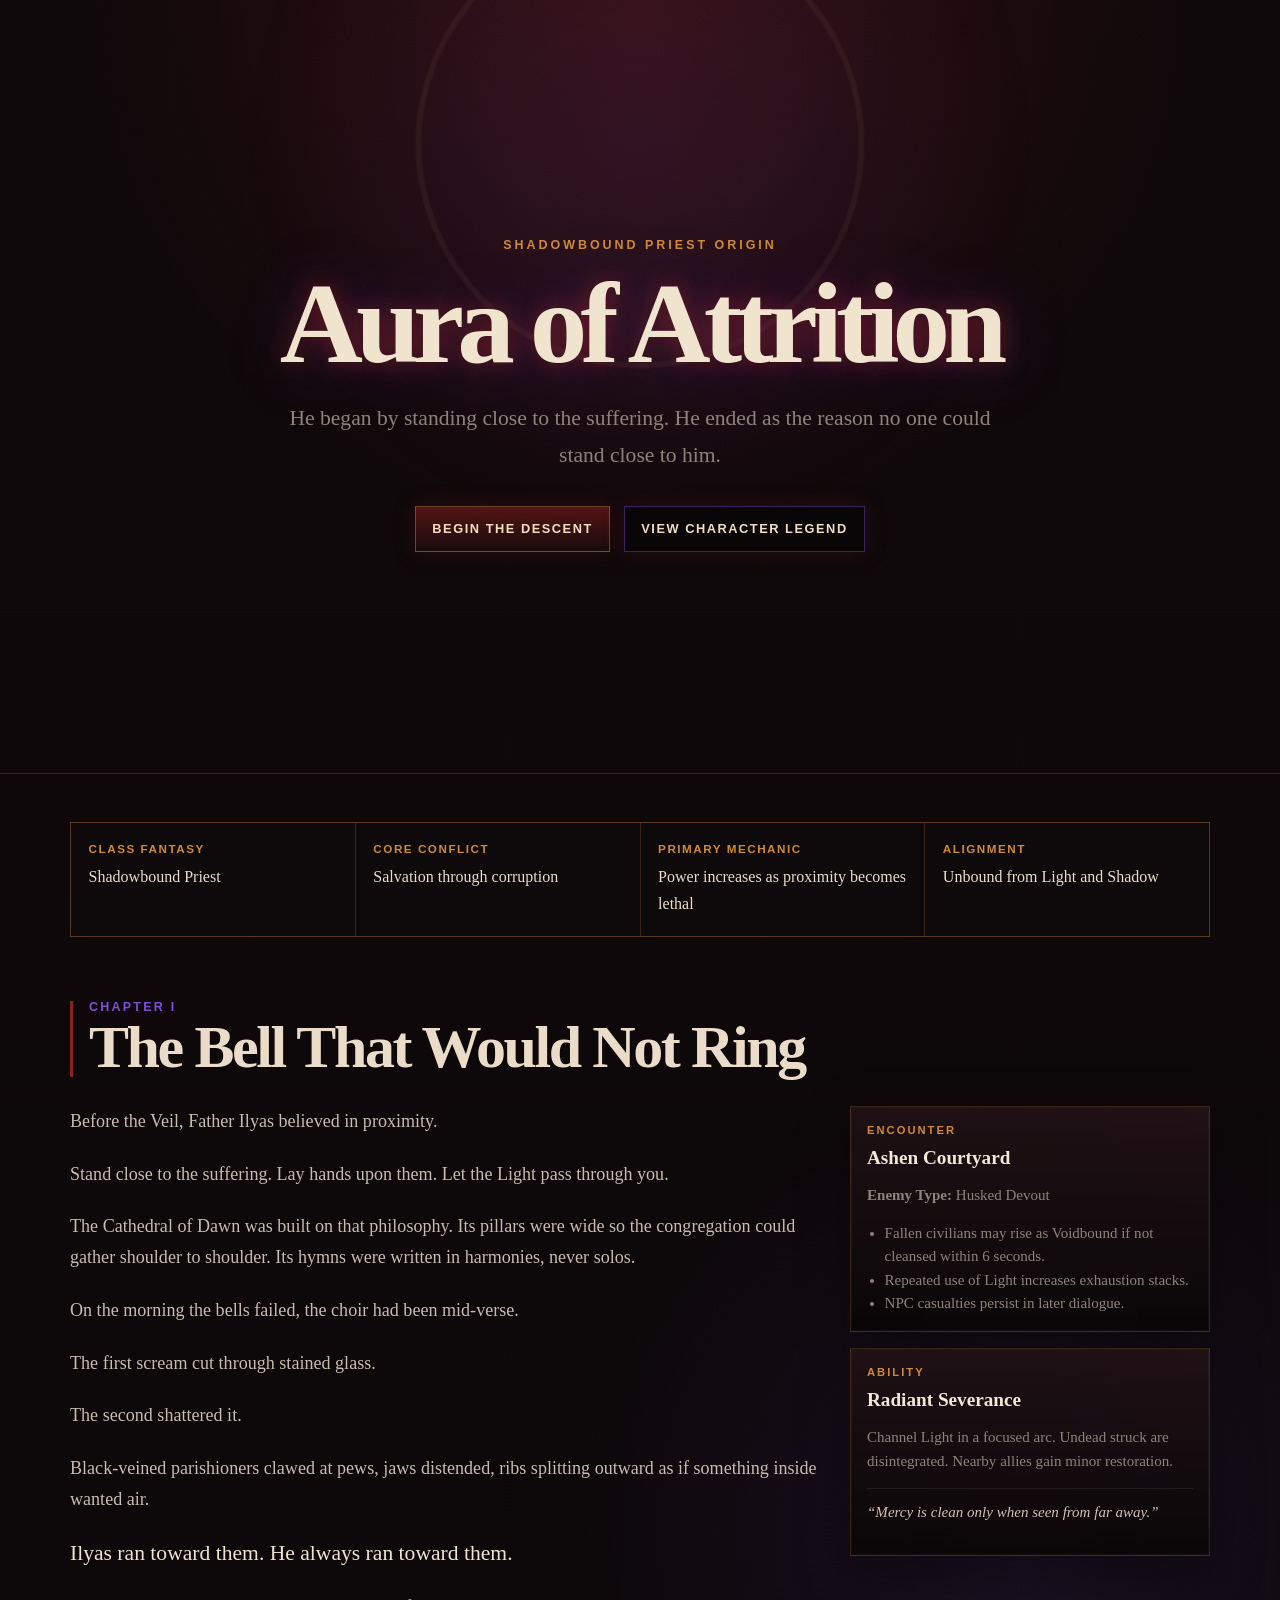
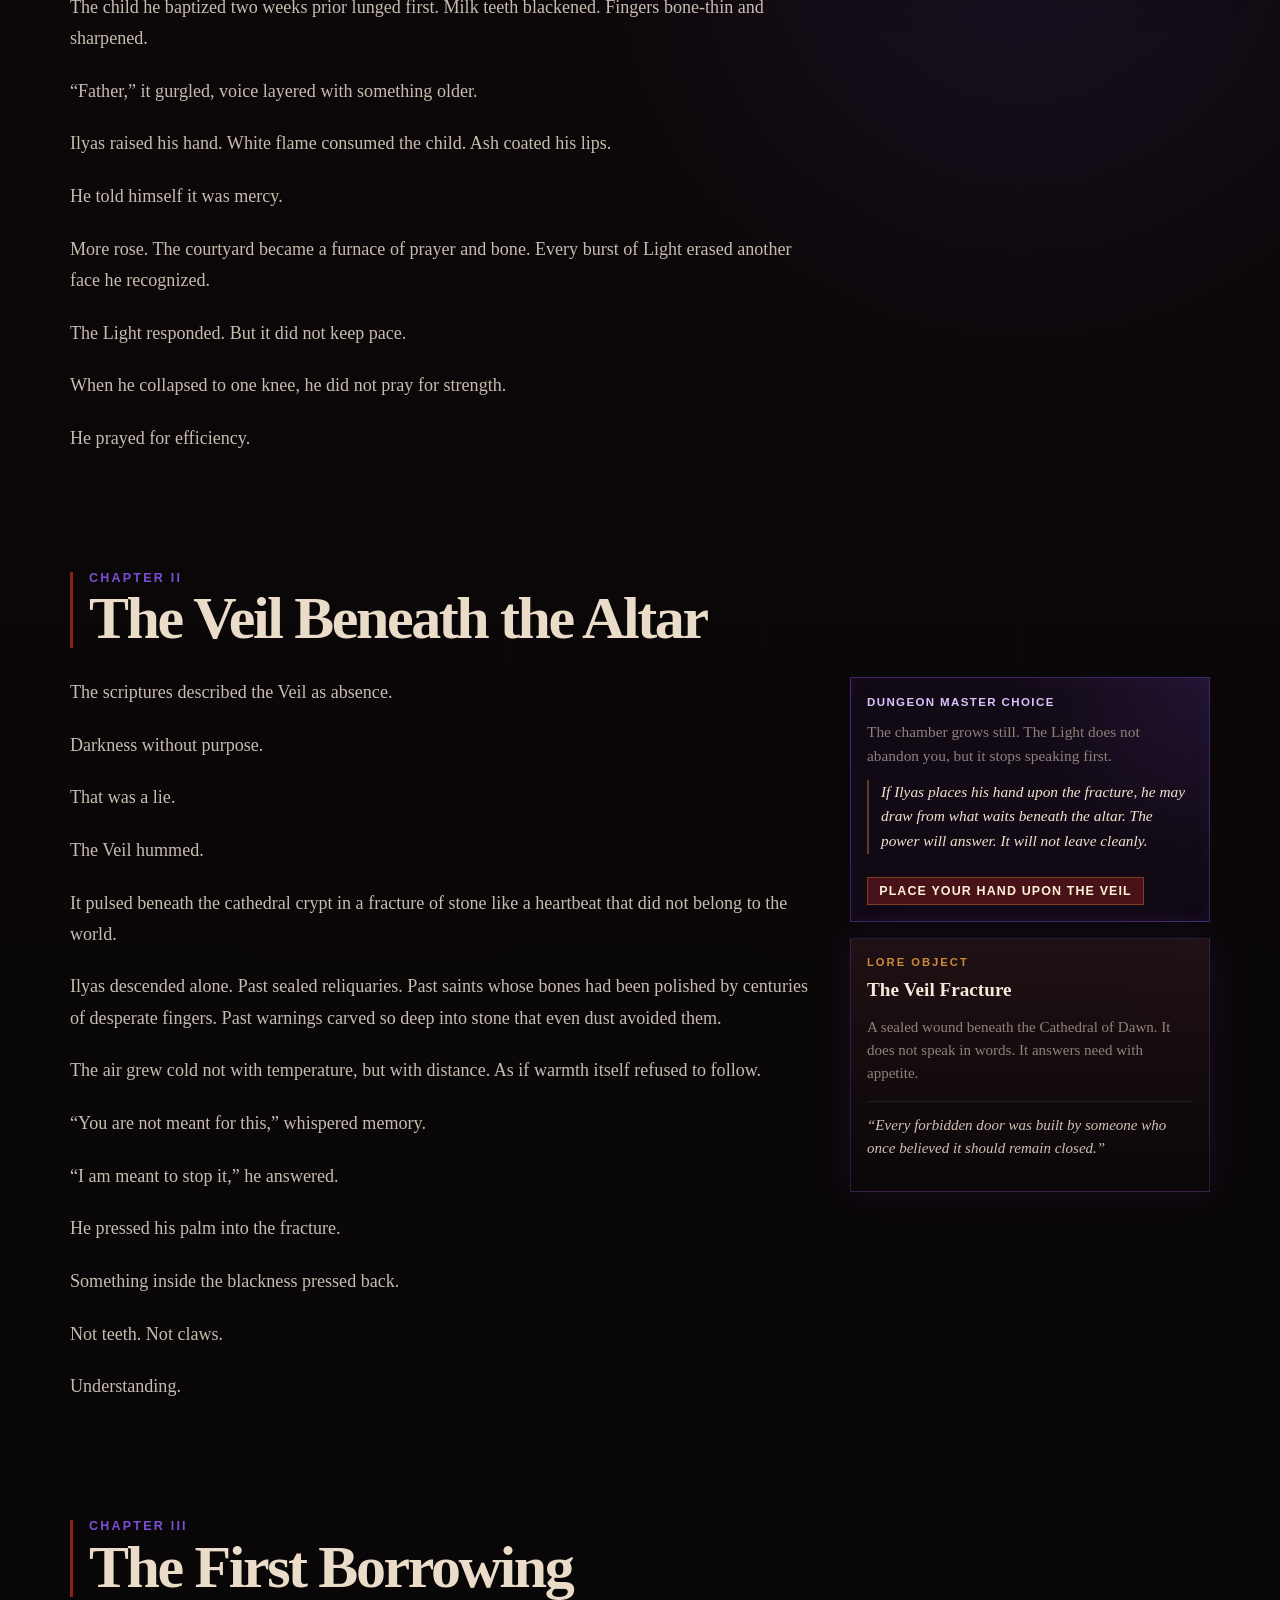
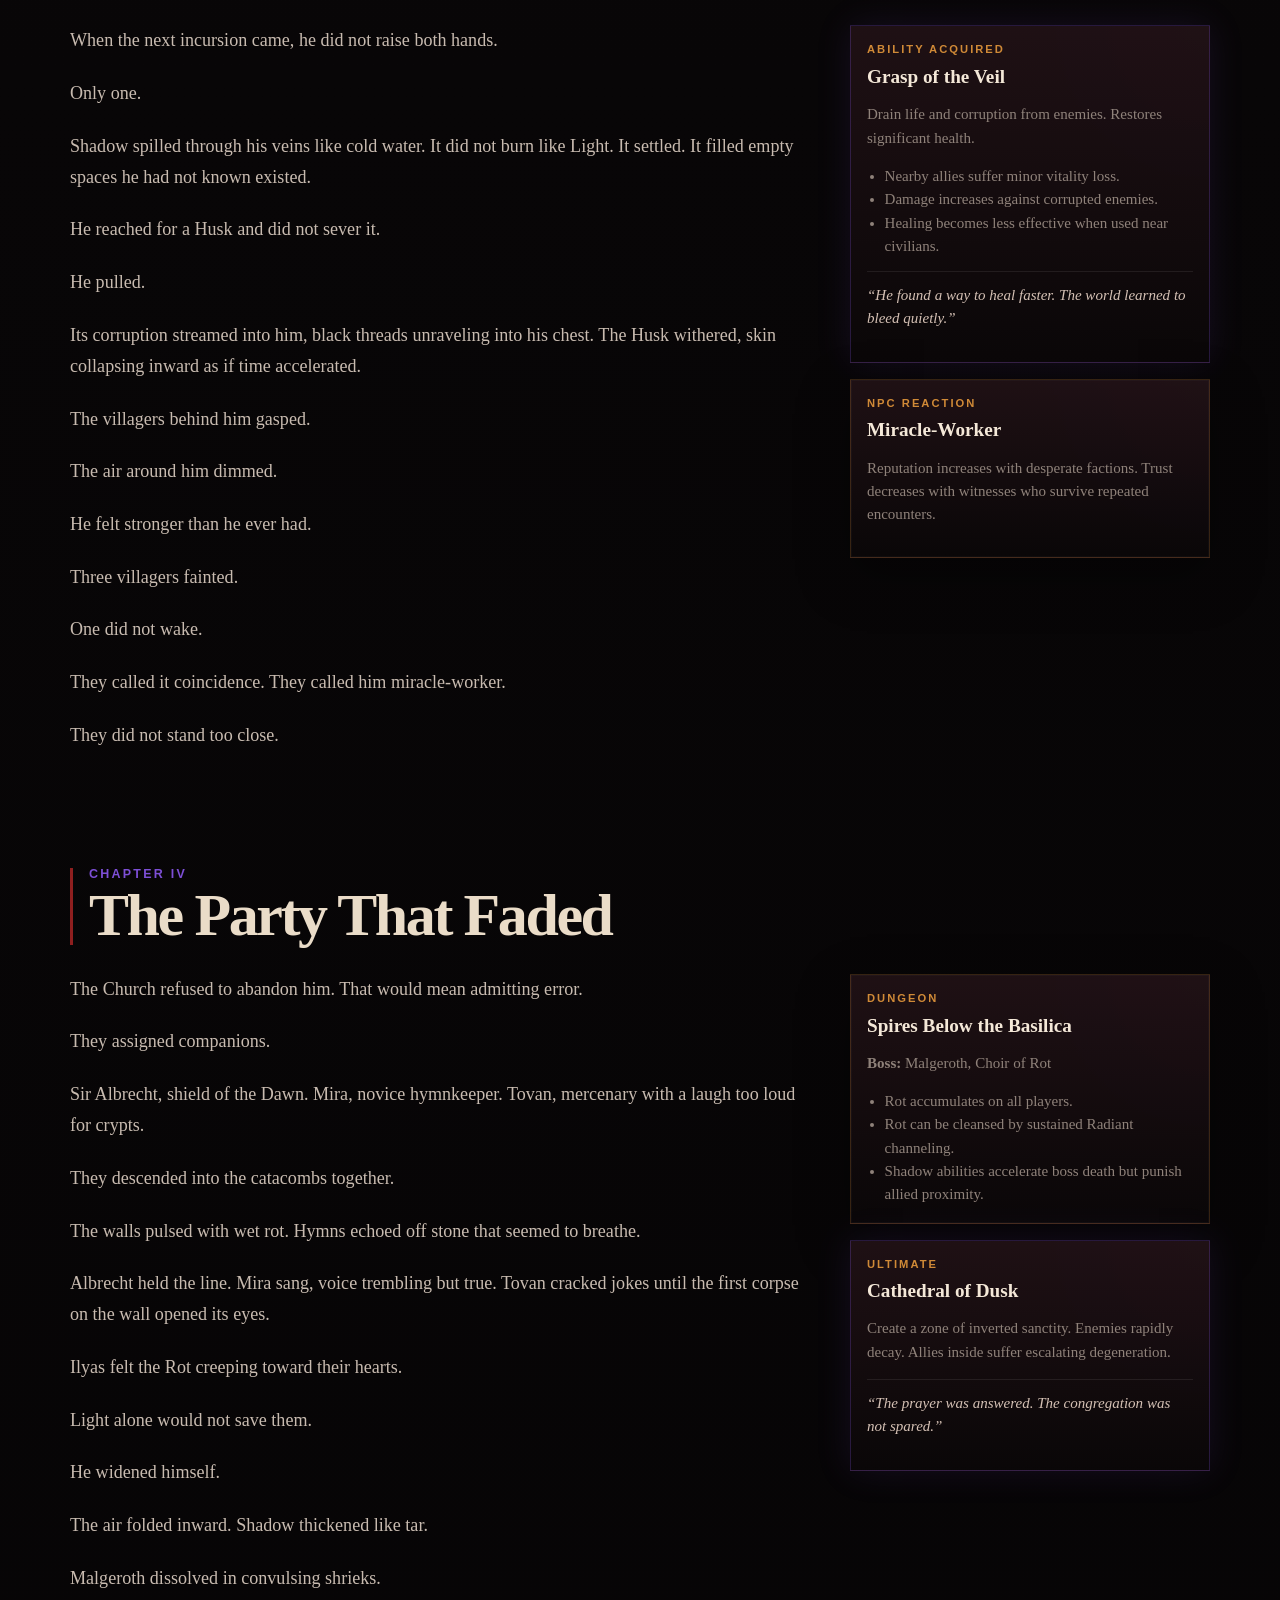
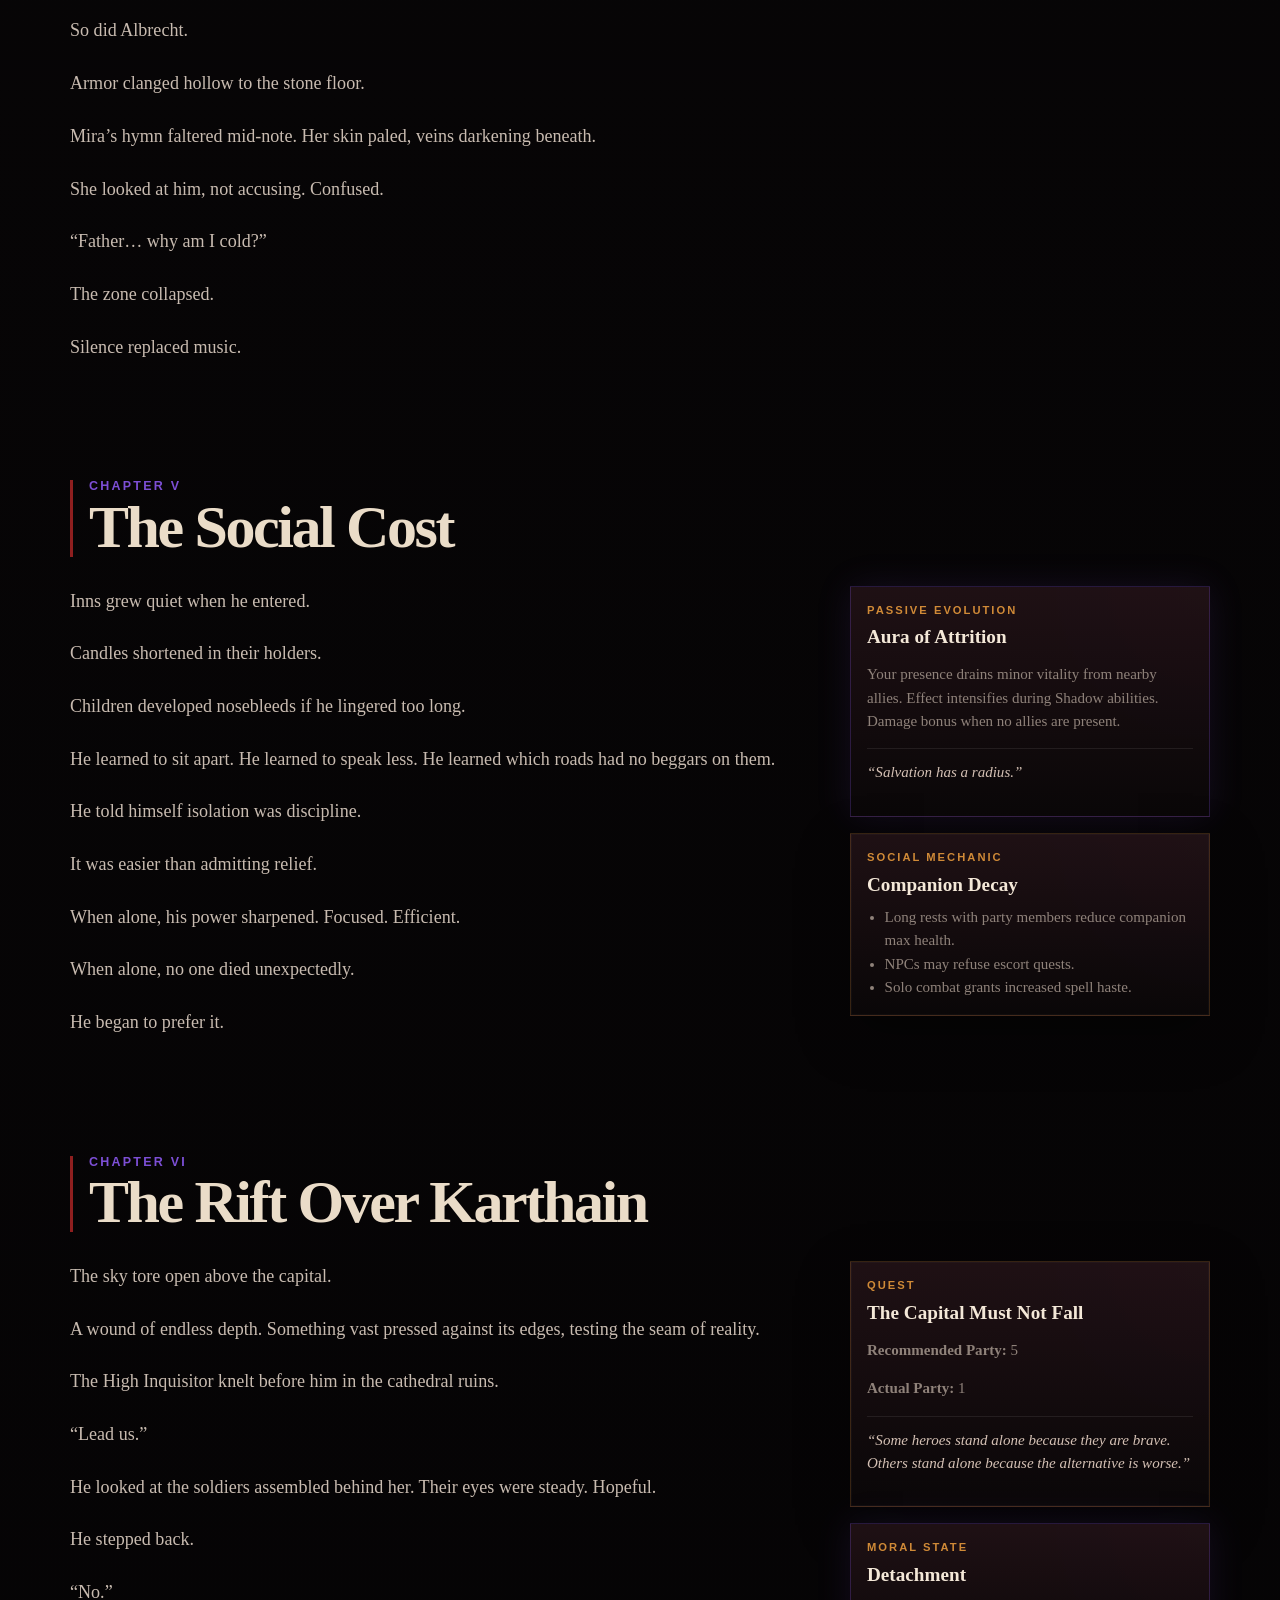
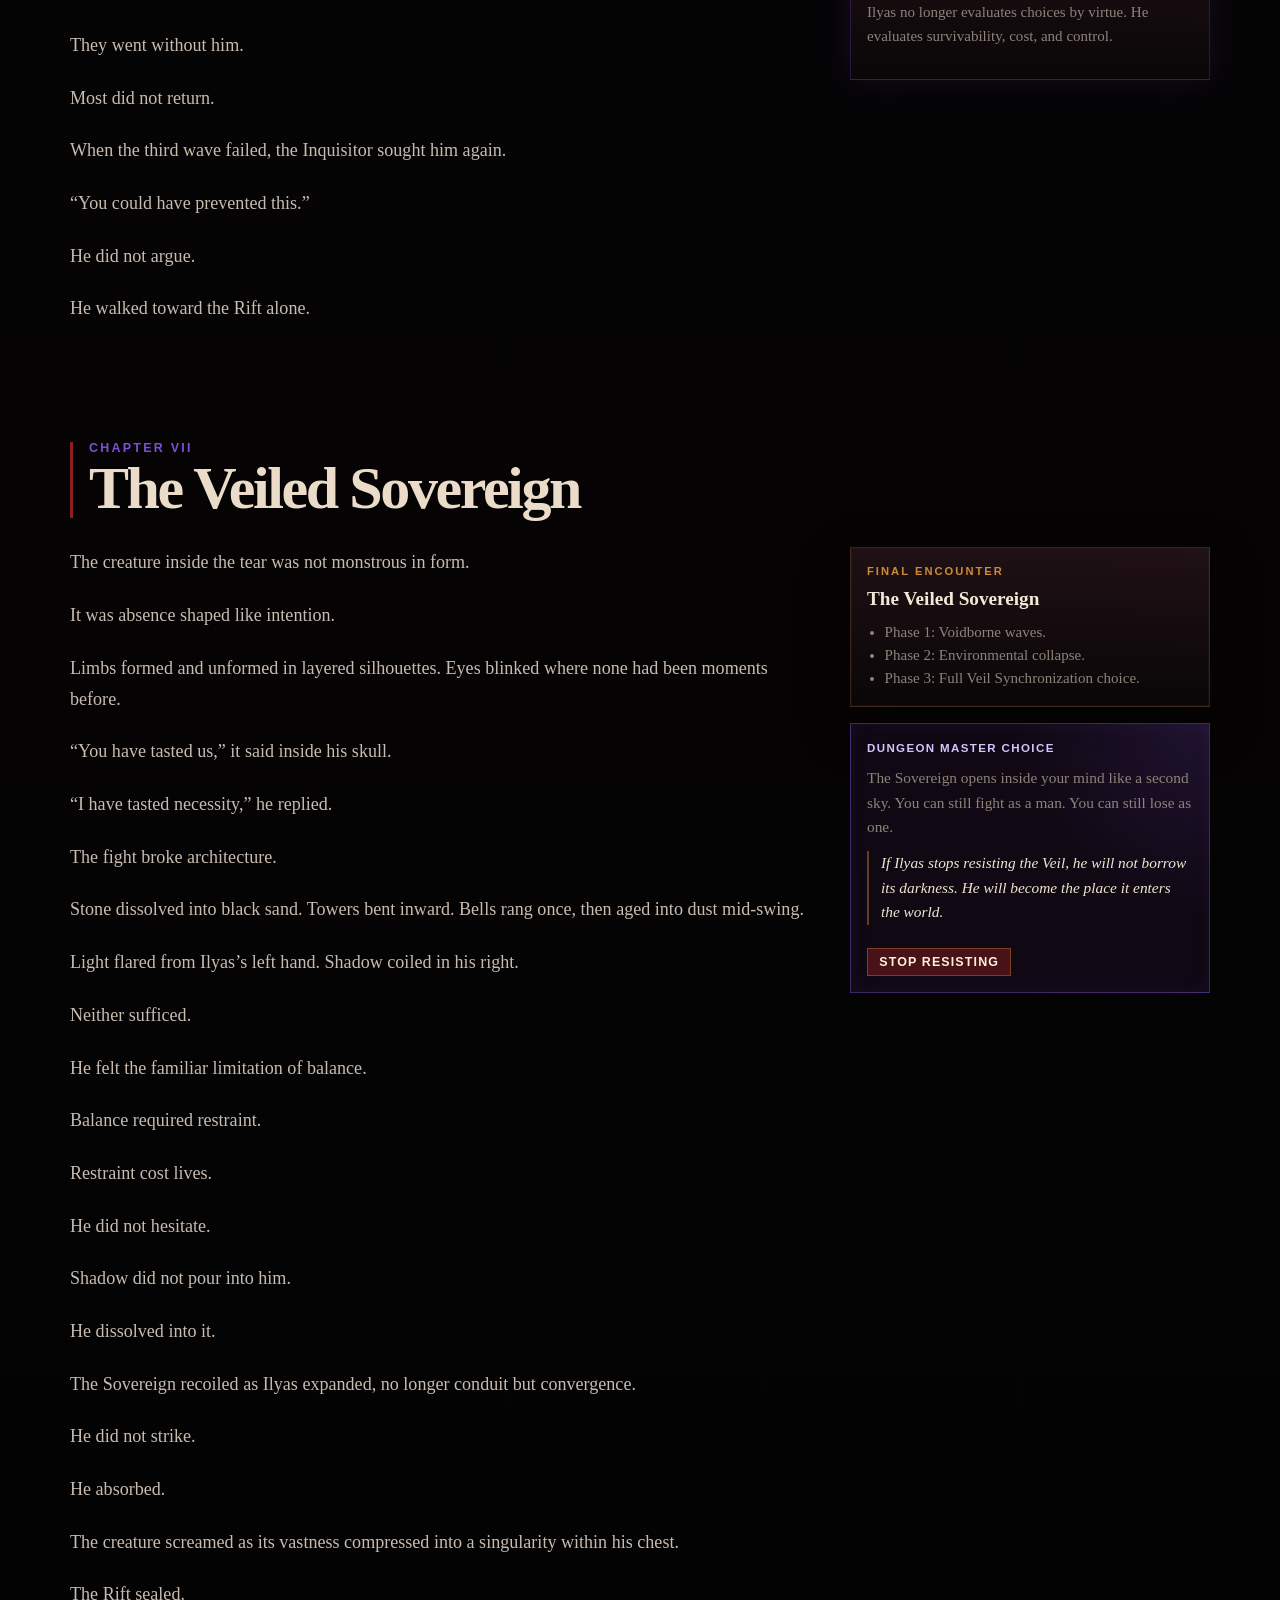
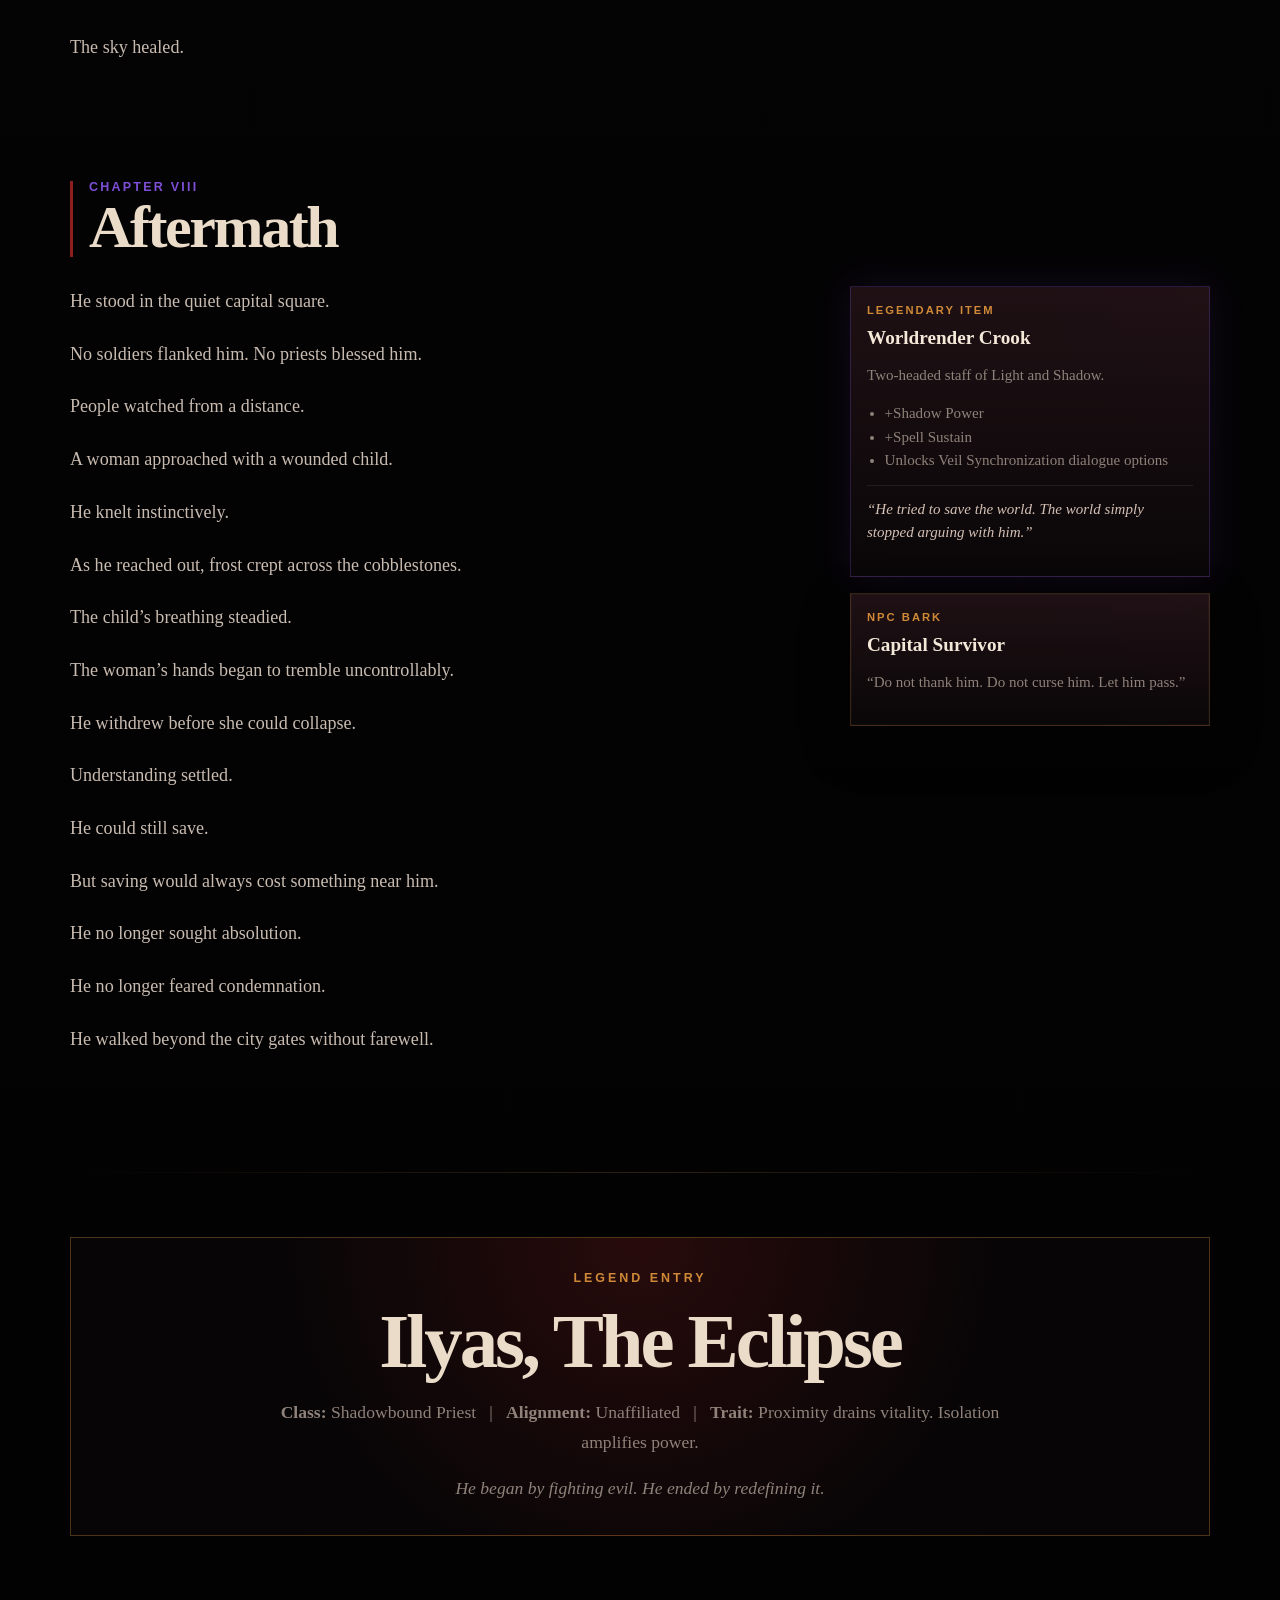
==== index.html @ a5bd59d1 "first draft" ====
<!doctype html>
<html lang="en">
  <head>
    <meta charset="UTF-8" />
    <meta name="viewport" content="width=device-width, initial-scale=1.0" />
    <title>Aura of Attrition | Shadowbound Priest Origin</title>
    <style>
      :root {
        --bg: #080607;
        --bg-deep: #030203;
        --panel: #130d10;
        --panel-soft: #1b1115;
        --blood: #8f1f1f;
        --blood-dark: #4b0d0d;
        --ember: #d08a37;
        --ash: #c8bbb0;
        --muted: #8f827a;
        --void: #7d4fd6;
        --light: #d6c08a;
        --line: rgba(208, 138, 55, 0.22);
        --shadow-line: rgba(125, 79, 214, 0.26);
        --max: 1180px;
      }

      * {
        box-sizing: border-box;
      }

      html {
        scroll-behavior: smooth;
      }

      body {
        margin: 0;
        background:
          radial-gradient(
            circle at 50% 0%,
            rgba(143, 31, 31, 0.28),
            transparent 34rem
          ),
          radial-gradient(
            circle at 80% 16%,
            rgba(125, 79, 214, 0.12),
            transparent 28rem
          ),
          linear-gradient(
            180deg,
            #10090b 0%,
            var(--bg) 34%,
            var(--bg-deep) 100%
          );
        color: var(--ash);
        font-family: Georgia, "Times New Roman", serif;
        line-height: 1.72;
      }

      body::before {
        content: "";
        position: fixed;
        inset: 0;
        pointer-events: none;
        background-image:
          linear-gradient(rgba(255, 255, 255, 0.025) 1px, transparent 1px),
          linear-gradient(
            90deg,
            rgba(255, 255, 255, 0.018) 1px,
            transparent 1px
          );
        background-size: 48px 48px;
        mask-image: linear-gradient(to bottom, black, transparent 92%);
        opacity: 0.28;
        z-index: -1;
      }

      .hero {
        min-height: 86vh;
        display: grid;
        place-items: center;
        padding: 5rem 1.25rem 4rem;
        position: relative;
        overflow: hidden;
        border-bottom: 1px solid var(--line);
      }

      .hero::after {
        content: "";
        position: absolute;
        width: 62rem;
        height: 62rem;
        border-radius: 50%;
        background:
          radial-gradient(
            circle,
            transparent 0 31%,
            rgba(214, 192, 138, 0.08) 31.3% 31.8%,
            transparent 32.1%
          ),
          radial-gradient(circle, rgba(125, 79, 214, 0.14), transparent 58%);
        filter: blur(0.3px);
        top: -22rem;
        opacity: 0.75;
      }

      .hero-inner {
        width: min(var(--max), 100%);
        position: relative;
        z-index: 1;
        text-align: center;
      }

      .kicker {
        color: var(--ember);
        text-transform: uppercase;
        letter-spacing: 0.24em;
        font:
          700 0.78rem/1.4 Arial,
          sans-serif;
        margin-bottom: 1rem;
      }

      h1 {
        margin: 0;
        font-size: clamp(3rem, 9vw, 8.4rem);
        line-height: 0.92;
        letter-spacing: -0.06em;
        color: #f0e4cf;
        text-shadow:
          0 0 24px rgba(143, 31, 31, 0.65),
          0 0 62px rgba(125, 79, 214, 0.35);
      }

      .subtitle {
        max-width: 720px;
        margin: 1.5rem auto 0;
        color: var(--muted);
        font-size: clamp(1.05rem, 2vw, 1.35rem);
      }

      .hero-actions {
        display: flex;
        flex-wrap: wrap;
        gap: 0.9rem;
        justify-content: center;
        margin-top: 2rem;
      }

      .button {
        display: inline-flex;
        align-items: center;
        justify-content: center;
        min-height: 46px;
        padding: 0.72rem 1rem;
        color: #f3dec2;
        text-decoration: none;
        border: 1px solid rgba(208, 138, 55, 0.44);
        background: linear-gradient(
          180deg,
          rgba(143, 31, 31, 0.55),
          rgba(28, 12, 13, 0.75)
        );
        box-shadow: 0 0 22px rgba(143, 31, 31, 0.22);
        font:
          700 0.8rem/1 Arial,
          sans-serif;
        text-transform: uppercase;
        letter-spacing: 0.12em;
      }

      .button.secondary {
        background: rgba(8, 6, 7, 0.68);
        border-color: rgba(125, 79, 214, 0.42);
      }

      .page {
        width: min(var(--max), 100%);
        margin: 0 auto;
        padding: 3rem 1.25rem 6rem;
      }

      .meta-strip {
        display: grid;
        grid-template-columns: repeat(4, 1fr);
        gap: 1px;
        margin-bottom: 4rem;
        border: 1px solid var(--line);
        background: var(--line);
      }

      .meta-card {
        background: rgba(13, 8, 10, 0.95);
        padding: 1.1rem;
        min-height: 110px;
      }

      .meta-card strong {
        display: block;
        color: var(--ember);
        font:
          700 0.73rem/1.3 Arial,
          sans-serif;
        text-transform: uppercase;
        letter-spacing: 0.13em;
        margin-bottom: 0.45rem;
      }

      .meta-card span {
        color: #eadcc8;
        font-size: 1rem;
      }

      .chapter {
        margin: 0 0 6rem;
      }

      .chapter-header {
        margin-bottom: 1.8rem;
        border-left: 3px solid var(--blood);
        padding-left: 1rem;
      }

      .chapter-number {
        color: var(--void);
        font:
          700 0.78rem/1 Arial,
          sans-serif;
        letter-spacing: 0.18em;
        text-transform: uppercase;
      }

      h2 {
        margin: 0.25rem 0 0;
        font-size: clamp(2rem, 5vw, 3.75rem);
        line-height: 1;
        color: #eadcc8;
        letter-spacing: -0.04em;
      }

      .story-grid {
        display: grid;
        grid-template-columns: minmax(0, 1fr) 360px;
        gap: 2rem;
        align-items: start;
      }

      .story {
        font-size: 1.13rem;
      }

      .story p {
        margin: 0 0 1.35rem;
      }

      .story .hard-line {
        color: #f0e4cf;
        font-size: 1.35rem;
        line-height: 1.55;
      }

      .aside-stack {
        display: grid;
        gap: 1rem;
        position: sticky;
        top: 1rem;
      }

      .game-card {
        background:
          linear-gradient(180deg, rgba(32, 17, 21, 0.96), rgba(10, 7, 8, 0.96)),
          radial-gradient(
            circle at 100% 0%,
            rgba(125, 79, 214, 0.18),
            transparent 14rem
          );
        border: 1px solid var(--line);
        box-shadow:
          inset 0 0 0 1px rgba(255, 255, 255, 0.025),
          0 18px 48px rgba(0, 0, 0, 0.35);
        padding: 1rem;
      }

      .game-card.void {
        border-color: var(--shadow-line);
        box-shadow: 0 0 34px rgba(125, 79, 214, 0.12);
      }

      .game-label {
        color: var(--ember);
        font:
          800 0.7rem/1.4 Arial,
          sans-serif;
        letter-spacing: 0.18em;
        text-transform: uppercase;
        margin-bottom: 0.45rem;
      }

      .game-card h3 {
        margin: 0 0 0.55rem;
        color: #f4e8d8;
        font-size: 1.2rem;
        line-height: 1.2;
      }

      .game-card p,
      .game-card li {
        color: var(--muted);
        font-size: 0.94rem;
        line-height: 1.55;
      }

      .game-card ul {
        margin: 0.65rem 0 0;
        padding-left: 1.1rem;
      }

      .flavor {
        color: #d4c0b4 !important;
        font-style: italic;
        border-top: 1px solid rgba(255, 255, 255, 0.08);
        padding-top: 0.75rem;
        margin-top: 0.8rem;
      }

      .dm-choice {
        border: 1px solid rgba(125, 79, 214, 0.42);
        background:
          radial-gradient(
            circle at 100% 0%,
            rgba(125, 79, 214, 0.15),
            transparent 12rem
          ),
          rgba(20, 11, 25, 0.78);
        padding: 1rem;
        font-family: Georgia, "Times New Roman", serif;
        box-shadow: inset 0 0 18px rgba(125, 79, 214, 0.08);
      }

      .dm-choice strong {
        color: #d8c4ff;
        display: block;
        margin-bottom: 0.6rem;
        letter-spacing: 0.12em;
        text-transform: uppercase;
        font:
          800 0.72rem/1.4 Arial,
          sans-serif;
      }

      .dm-choice p {
        margin: 0 0 0.7rem;
        color: var(--muted);
        font-size: 0.96rem;
        line-height: 1.6;
      }

      .dm-choice .spoken-choice {
        color: #f0e4cf;
        font-style: italic;
        border-left: 2px solid rgba(208, 138, 55, 0.42);
        padding-left: 0.75rem;
      }

      .choice {
        display: inline-block;
        margin-top: 0.75rem;
        color: #fff0d6;
        background: rgba(143, 31, 31, 0.45);
        border: 1px solid rgba(208, 138, 55, 0.38);
        padding: 0.42rem 0.7rem;
        font:
          700 0.78rem/1 Arial,
          sans-serif;
        letter-spacing: 0.09em;
        text-transform: uppercase;
      }

      .divider {
        width: 100%;
        height: 1px;
        margin: 4rem 0;
        background: linear-gradient(
          90deg,
          transparent,
          var(--line),
          transparent
        );
      }

      .ending-card {
        margin-top: 2rem;
        padding: 2rem;
        border: 1px solid rgba(208, 138, 55, 0.34);
        background:
          radial-gradient(
            circle at 50% 0%,
            rgba(143, 31, 31, 0.24),
            transparent 22rem
          ),
          rgba(9, 6, 7, 0.92);
        text-align: center;
      }

      .ending-card h2 {
        font-size: clamp(2.2rem, 6vw, 5rem);
      }

      .ending-card p {
        max-width: 780px;
        margin: 1rem auto 0;
        color: var(--muted);
        font-size: 1.1rem;
      }

      @media (max-width: 900px) {
        .meta-strip {
          grid-template-columns: repeat(2, 1fr);
        }

        .story-grid {
          grid-template-columns: 1fr;
        }

        .aside-stack {
          position: static;
        }
      }

      @media (max-width: 560px) {
        .hero {
          min-height: 74vh;
        }

        .meta-strip {
          grid-template-columns: 1fr;
        }

        .story {
          font-size: 1.04rem;
        }
      }
    </style>
  </head>
  <body>
    <header class="hero" id="top">
      <div class="hero-inner">
        <div class="kicker">Shadowbound Priest Origin</div>
        <h1>Aura of Attrition</h1>
        <p class="subtitle">
          He began by standing close to the suffering. He ended as the reason no
          one could stand close to him.
        </p>
        <div class="hero-actions">
          <a class="button" href="#story">Begin the Descent</a>
          <a class="button secondary" href="#legend">View Character Legend</a>
        </div>
      </div>
    </header>

    <main class="page" id="story">
      <section class="meta-strip" aria-label="Character overview">
        <div class="meta-card">
          <strong>Class Fantasy</strong>
          <span>Shadowbound Priest</span>
        </div>
        <div class="meta-card">
          <strong>Core Conflict</strong>
          <span>Salvation through corruption</span>
        </div>
        <div class="meta-card">
          <strong>Primary Mechanic</strong>
          <span>Power increases as proximity becomes lethal</span>
        </div>
        <div class="meta-card">
          <strong>Alignment</strong>
          <span>Unbound from Light and Shadow</span>
        </div>
      </section>

      <section class="chapter">
        <div class="chapter-header">
          <div class="chapter-number">Chapter I</div>
          <h2>The Bell That Would Not Ring</h2>
        </div>
        <div class="story-grid">
          <article class="story">
            <p>Before the Veil, Father Ilyas believed in proximity.</p>
            <p>
              Stand close to the suffering. Lay hands upon them. Let the Light
              pass through you.
            </p>
            <p>
              The Cathedral of Dawn was built on that philosophy. Its pillars
              were wide so the congregation could gather shoulder to shoulder.
              Its hymns were written in harmonies, never solos.
            </p>
            <p>
              On the morning the bells failed, the choir had been mid-verse.
            </p>
            <p>The first scream cut through stained glass.</p>
            <p>The second shattered it.</p>
            <p>
              Black-veined parishioners clawed at pews, jaws distended, ribs
              splitting outward as if something inside wanted air.
            </p>
            <p class="hard-line">
              Ilyas ran toward them. He always ran toward them.
            </p>
            <p>
              The child he baptized two weeks prior lunged first. Milk teeth
              blackened. Fingers bone-thin and sharpened.
            </p>
            <p>“Father,” it gurgled, voice layered with something older.</p>
            <p>
              Ilyas raised his hand. White flame consumed the child. Ash coated
              his lips.
            </p>
            <p>He told himself it was mercy.</p>
            <p>
              More rose. The courtyard became a furnace of prayer and bone.
              Every burst of Light erased another face he recognized.
            </p>
            <p>The Light responded. But it did not keep pace.</p>
            <p>When he collapsed to one knee, he did not pray for strength.</p>
            <p>He prayed for efficiency.</p>
          </article>

          <aside class="aside-stack" aria-label="Gameplay notes for Chapter I">
            <div class="game-card">
              <div class="game-label">Encounter</div>
              <h3>Ashen Courtyard</h3>
              <p><strong>Enemy Type:</strong> Husked Devout</p>
              <ul>
                <li>
                  Fallen civilians may rise as Voidbound if not cleansed within
                  6 seconds.
                </li>
                <li>Repeated use of Light increases exhaustion stacks.</li>
                <li>NPC casualties persist in later dialogue.</li>
              </ul>
            </div>
            <div class="game-card">
              <div class="game-label">Ability</div>
              <h3>Radiant Severance</h3>
              <p>
                Channel Light in a focused arc. Undead struck are disintegrated.
                Nearby allies gain minor restoration.
              </p>
              <p class="flavor">
                “Mercy is clean only when seen from far away.”
              </p>
            </div>
          </aside>
        </div>
      </section>

      <section class="chapter">
        <div class="chapter-header">
          <div class="chapter-number">Chapter II</div>
          <h2>The Veil Beneath the Altar</h2>
        </div>
        <div class="story-grid">
          <article class="story">
            <p>The scriptures described the Veil as absence.</p>
            <p>Darkness without purpose.</p>
            <p>That was a lie.</p>
            <p>The Veil hummed.</p>
            <p>
              It pulsed beneath the cathedral crypt in a fracture of stone like
              a heartbeat that did not belong to the world.
            </p>
            <p>
              Ilyas descended alone. Past sealed reliquaries. Past saints whose
              bones had been polished by centuries of desperate fingers. Past
              warnings carved so deep into stone that even dust avoided them.
            </p>
            <p>
              The air grew cold not with temperature, but with distance. As if
              warmth itself refused to follow.
            </p>
            <p>“You are not meant for this,” whispered memory.</p>
            <p>“I am meant to stop it,” he answered.</p>
            <p>He pressed his palm into the fracture.</p>
            <p>Something inside the blackness pressed back.</p>
            <p>Not teeth. Not claws.</p>
            <p>Understanding.</p>
          </article>

          <aside class="aside-stack" aria-label="Gameplay notes for Chapter II">
            <div class="dm-choice">
              <strong>Dungeon Master Choice</strong>
              <p>
                The chamber grows still. The Light does not abandon you, but it
                stops speaking first.
              </p>
              <p class="spoken-choice">
                If Ilyas places his hand upon the fracture, he may draw from
                what waits beneath the altar. The power will answer. It will not
                leave cleanly.
              </p>
              <span class="choice">Place your hand upon the Veil</span>
            </div>
            <div class="game-card void">
              <div class="game-label">Lore Object</div>
              <h3>The Veil Fracture</h3>
              <p>
                A sealed wound beneath the Cathedral of Dawn. It does not speak
                in words. It answers need with appetite.
              </p>
              <p class="flavor">
                “Every forbidden door was built by someone who once believed it
                should remain closed.”
              </p>
            </div>
          </aside>
        </div>
      </section>

      <section class="chapter">
        <div class="chapter-header">
          <div class="chapter-number">Chapter III</div>
          <h2>The First Borrowing</h2>
        </div>
        <div class="story-grid">
          <article class="story">
            <p>When the next incursion came, he did not raise both hands.</p>
            <p>Only one.</p>
            <p>
              Shadow spilled through his veins like cold water. It did not burn
              like Light. It settled. It filled empty spaces he had not known
              existed.
            </p>
            <p>He reached for a Husk and did not sever it.</p>
            <p>He pulled.</p>
            <p>
              Its corruption streamed into him, black threads unraveling into
              his chest. The Husk withered, skin collapsing inward as if time
              accelerated.
            </p>
            <p>The villagers behind him gasped.</p>
            <p>The air around him dimmed.</p>
            <p>He felt stronger than he ever had.</p>
            <p>Three villagers fainted.</p>
            <p>One did not wake.</p>
            <p>They called it coincidence. They called him miracle-worker.</p>
            <p>They did not stand too close.</p>
          </article>

          <aside
            class="aside-stack"
            aria-label="Gameplay notes for Chapter III"
          >
            <div class="game-card void">
              <div class="game-label">Ability Acquired</div>
              <h3>Grasp of the Veil</h3>
              <p>
                Drain life and corruption from enemies. Restores significant
                health.
              </p>
              <ul>
                <li>Nearby allies suffer minor vitality loss.</li>
                <li>Damage increases against corrupted enemies.</li>
                <li>
                  Healing becomes less effective when used near civilians.
                </li>
              </ul>
              <p class="flavor">
                “He found a way to heal faster. The world learned to bleed
                quietly.”
              </p>
            </div>
            <div class="game-card">
              <div class="game-label">NPC Reaction</div>
              <h3>Miracle-Worker</h3>
              <p>
                Reputation increases with desperate factions. Trust decreases
                with witnesses who survive repeated encounters.
              </p>
            </div>
          </aside>
        </div>
      </section>

      <section class="chapter">
        <div class="chapter-header">
          <div class="chapter-number">Chapter IV</div>
          <h2>The Party That Faded</h2>
        </div>
        <div class="story-grid">
          <article class="story">
            <p>
              The Church refused to abandon him. That would mean admitting
              error.
            </p>
            <p>They assigned companions.</p>
            <p>
              Sir Albrecht, shield of the Dawn. Mira, novice hymnkeeper. Tovan,
              mercenary with a laugh too loud for crypts.
            </p>
            <p>They descended into the catacombs together.</p>
            <p>
              The walls pulsed with wet rot. Hymns echoed off stone that seemed
              to breathe.
            </p>
            <p>
              Albrecht held the line. Mira sang, voice trembling but true. Tovan
              cracked jokes until the first corpse on the wall opened its eyes.
            </p>
            <p>Ilyas felt the Rot creeping toward their hearts.</p>
            <p>Light alone would not save them.</p>
            <p>He widened himself.</p>
            <p>The air folded inward. Shadow thickened like tar.</p>
            <p>Malgeroth dissolved in convulsing shrieks.</p>
            <p>So did Albrecht.</p>
            <p>Armor clanged hollow to the stone floor.</p>
            <p>
              Mira’s hymn faltered mid-note. Her skin paled, veins darkening
              beneath.
            </p>
            <p>She looked at him, not accusing. Confused.</p>
            <p>“Father… why am I cold?”</p>
            <p>The zone collapsed.</p>
            <p>Silence replaced music.</p>
          </article>

          <aside class="aside-stack" aria-label="Gameplay notes for Chapter IV">
            <div class="game-card">
              <div class="game-label">Dungeon</div>
              <h3>Spires Below the Basilica</h3>
              <p><strong>Boss:</strong> Malgeroth, Choir of Rot</p>
              <ul>
                <li>Rot accumulates on all players.</li>
                <li>Rot can be cleansed by sustained Radiant channeling.</li>
                <li>
                  Shadow abilities accelerate boss death but punish allied
                  proximity.
                </li>
              </ul>
            </div>
            <div class="game-card void">
              <div class="game-label">Ultimate</div>
              <h3>Cathedral of Dusk</h3>
              <p>
                Create a zone of inverted sanctity. Enemies rapidly decay.
                Allies inside suffer escalating degeneration.
              </p>
              <p class="flavor">
                “The prayer was answered. The congregation was not spared.”
              </p>
            </div>
          </aside>
        </div>
      </section>

      <section class="chapter">
        <div class="chapter-header">
          <div class="chapter-number">Chapter V</div>
          <h2>The Social Cost</h2>
        </div>
        <div class="story-grid">
          <article class="story">
            <p>Inns grew quiet when he entered.</p>
            <p>Candles shortened in their holders.</p>
            <p>Children developed nosebleeds if he lingered too long.</p>
            <p>
              He learned to sit apart. He learned to speak less. He learned
              which roads had no beggars on them.
            </p>
            <p>He told himself isolation was discipline.</p>
            <p>It was easier than admitting relief.</p>
            <p>When alone, his power sharpened. Focused. Efficient.</p>
            <p>When alone, no one died unexpectedly.</p>
            <p>He began to prefer it.</p>
          </article>

          <aside class="aside-stack" aria-label="Gameplay notes for Chapter V">
            <div class="game-card void">
              <div class="game-label">Passive Evolution</div>
              <h3>Aura of Attrition</h3>
              <p>
                Your presence drains minor vitality from nearby allies. Effect
                intensifies during Shadow abilities. Damage bonus when no allies
                are present.
              </p>
              <p class="flavor">“Salvation has a radius.”</p>
            </div>
            <div class="game-card">
              <div class="game-label">Social Mechanic</div>
              <h3>Companion Decay</h3>
              <ul>
                <li>
                  Long rests with party members reduce companion max health.
                </li>
                <li>NPCs may refuse escort quests.</li>
                <li>Solo combat grants increased spell haste.</li>
              </ul>
            </div>
          </aside>
        </div>
      </section>

      <section class="chapter">
        <div class="chapter-header">
          <div class="chapter-number">Chapter VI</div>
          <h2>The Rift Over Karthain</h2>
        </div>
        <div class="story-grid">
          <article class="story">
            <p>The sky tore open above the capital.</p>
            <p>
              A wound of endless depth. Something vast pressed against its
              edges, testing the seam of reality.
            </p>
            <p>The High Inquisitor knelt before him in the cathedral ruins.</p>
            <p>“Lead us.”</p>
            <p>
              He looked at the soldiers assembled behind her. Their eyes were
              steady. Hopeful.
            </p>
            <p>He stepped back.</p>
            <p>“No.”</p>
            <p>They went without him.</p>
            <p>Most did not return.</p>
            <p>When the third wave failed, the Inquisitor sought him again.</p>
            <p>“You could have prevented this.”</p>
            <p>He did not argue.</p>
            <p>He walked toward the Rift alone.</p>
          </article>

          <aside class="aside-stack" aria-label="Gameplay notes for Chapter VI">
            <div class="game-card">
              <div class="game-label">Quest</div>
              <h3>The Capital Must Not Fall</h3>
              <p><strong>Recommended Party:</strong> 5</p>
              <p><strong>Actual Party:</strong> 1</p>
              <p class="flavor">
                “Some heroes stand alone because they are brave. Others stand
                alone because the alternative is worse.”
              </p>
            </div>
            <div class="game-card void">
              <div class="game-label">Moral State</div>
              <h3>Detachment</h3>
              <p>
                Ilyas no longer evaluates choices by virtue. He evaluates
                survivability, cost, and control.
              </p>
            </div>
          </aside>
        </div>
      </section>

      <section class="chapter">
        <div class="chapter-header">
          <div class="chapter-number">Chapter VII</div>
          <h2>The Veiled Sovereign</h2>
        </div>
        <div class="story-grid">
          <article class="story">
            <p>The creature inside the tear was not monstrous in form.</p>
            <p>It was absence shaped like intention.</p>
            <p>
              Limbs formed and unformed in layered silhouettes. Eyes blinked
              where none had been moments before.
            </p>
            <p>“You have tasted us,” it said inside his skull.</p>
            <p>“I have tasted necessity,” he replied.</p>
            <p>The fight broke architecture.</p>
            <p>
              Stone dissolved into black sand. Towers bent inward. Bells rang
              once, then aged into dust mid-swing.
            </p>
            <p>
              Light flared from Ilyas’s left hand. Shadow coiled in his right.
            </p>
            <p>Neither sufficed.</p>
            <p>He felt the familiar limitation of balance.</p>
            <p>Balance required restraint.</p>
            <p>Restraint cost lives.</p>
            <p>He did not hesitate.</p>
            <p>Shadow did not pour into him.</p>
            <p>He dissolved into it.</p>
            <p>
              The Sovereign recoiled as Ilyas expanded, no longer conduit but
              convergence.
            </p>
            <p>He did not strike.</p>
            <p>He absorbed.</p>
            <p>
              The creature screamed as its vastness compressed into a
              singularity within his chest.
            </p>
            <p>The Rift sealed.</p>
            <p>The sky healed.</p>
          </article>

          <aside
            class="aside-stack"
            aria-label="Gameplay notes for Chapter VII"
          >
            <div class="game-card">
              <div class="game-label">Final Encounter</div>
              <h3>The Veiled Sovereign</h3>
              <ul>
                <li>Phase 1: Voidborne waves.</li>
                <li>Phase 2: Environmental collapse.</li>
                <li>Phase 3: Full Veil Synchronization choice.</li>
              </ul>
            </div>
            <div class="dm-choice">
              <strong>Dungeon Master Choice</strong>
              <p>
                The Sovereign opens inside your mind like a second sky. You can
                still fight as a man. You can still lose as one.
              </p>
              <p class="spoken-choice">
                If Ilyas stops resisting the Veil, he will not borrow its
                darkness. He will become the place it enters the world.
              </p>
              <span class="choice">Stop resisting</span>
            </div>
          </aside>
        </div>
      </section>

      <section class="chapter">
        <div class="chapter-header">
          <div class="chapter-number">Chapter VIII</div>
          <h2>Aftermath</h2>
        </div>
        <div class="story-grid">
          <article class="story">
            <p>He stood in the quiet capital square.</p>
            <p>No soldiers flanked him. No priests blessed him.</p>
            <p>People watched from a distance.</p>
            <p>A woman approached with a wounded child.</p>
            <p>He knelt instinctively.</p>
            <p>As he reached out, frost crept across the cobblestones.</p>
            <p>The child’s breathing steadied.</p>
            <p>The woman’s hands began to tremble uncontrollably.</p>
            <p>He withdrew before she could collapse.</p>
            <p>Understanding settled.</p>
            <p>He could still save.</p>
            <p>But saving would always cost something near him.</p>
            <p>He no longer sought absolution.</p>
            <p>He no longer feared condemnation.</p>
            <p>He walked beyond the city gates without farewell.</p>
          </article>

          <aside
            class="aside-stack"
            aria-label="Gameplay notes for Chapter VIII"
          >
            <div class="game-card void">
              <div class="game-label">Legendary Item</div>
              <h3>Worldrender Crook</h3>
              <p>Two-headed staff of Light and Shadow.</p>
              <ul>
                <li>+Shadow Power</li>
                <li>+Spell Sustain</li>
                <li>Unlocks Veil Synchronization dialogue options</li>
              </ul>
              <p class="flavor">
                “He tried to save the world. The world simply stopped arguing
                with him.”
              </p>
            </div>
            <div class="game-card">
              <div class="game-label">NPC Bark</div>
              <h3>Capital Survivor</h3>
              <p>“Do not thank him. Do not curse him. Let him pass.”</p>
            </div>
          </aside>
        </div>
      </section>

      <div class="divider"></div>

      <section class="ending-card" id="legend">
        <div class="kicker">Legend Entry</div>
        <h2>Ilyas, The Eclipse</h2>
        <p>
          <strong>Class:</strong> Shadowbound Priest &nbsp; | &nbsp;
          <strong>Alignment:</strong> Unaffiliated &nbsp; | &nbsp;
          <strong>Trait:</strong> Proximity drains vitality. Isolation amplifies
          power.
        </p>
        <p><em>He began by fighting evil. He ended by redefining it.</em></p>
      </section>
    </main>
  </body>
</html>
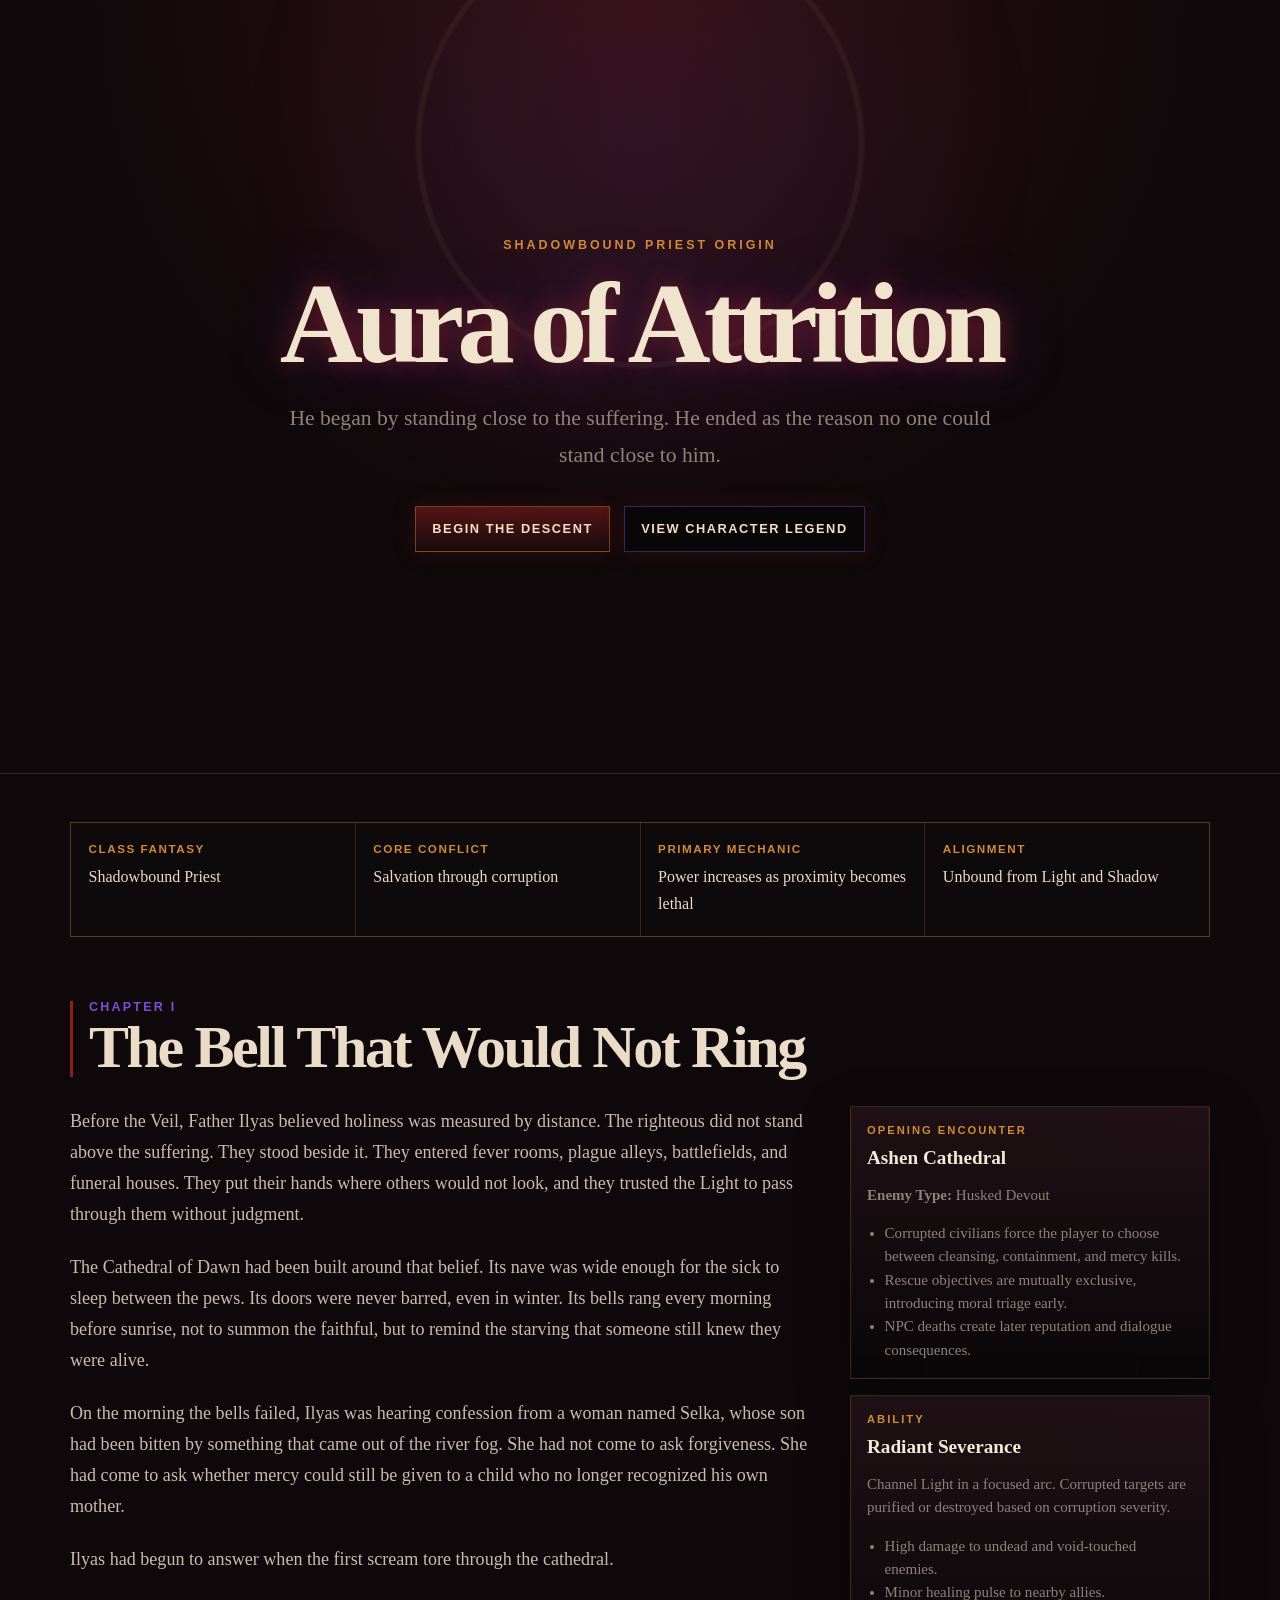
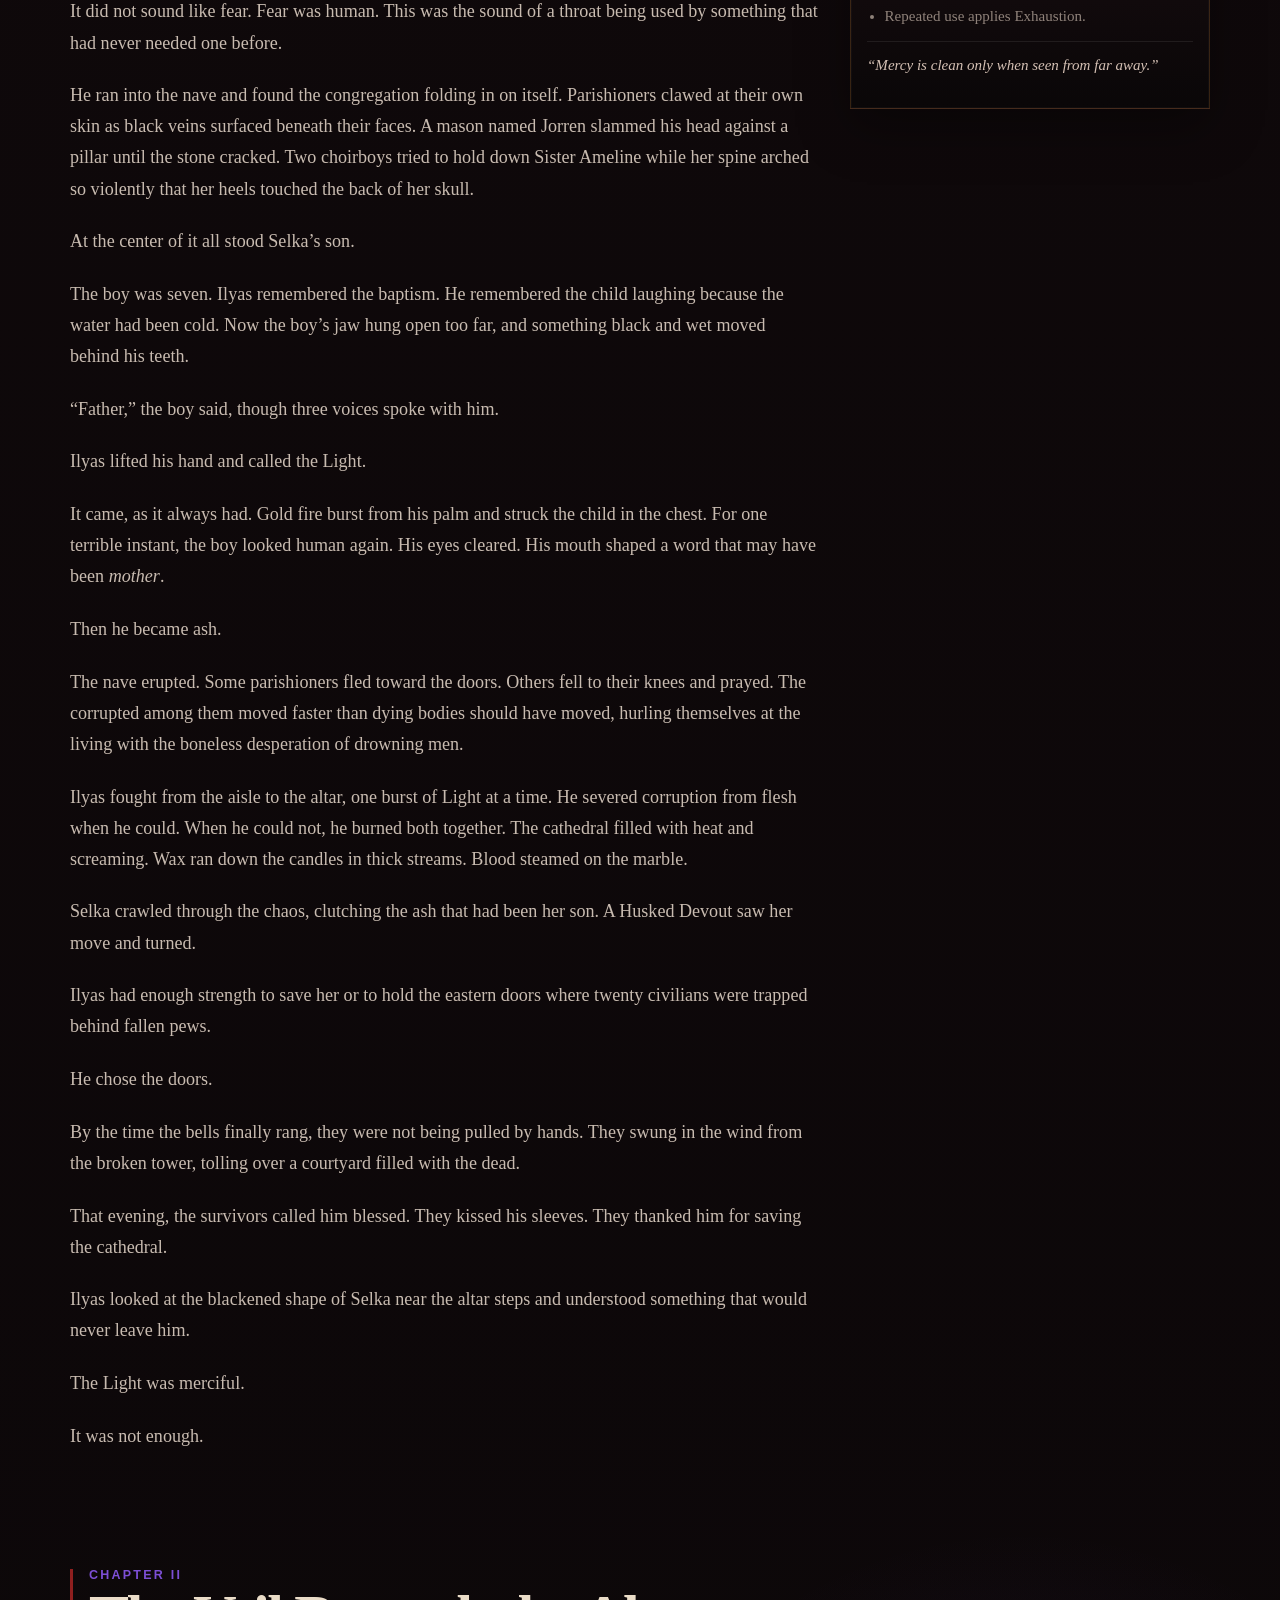
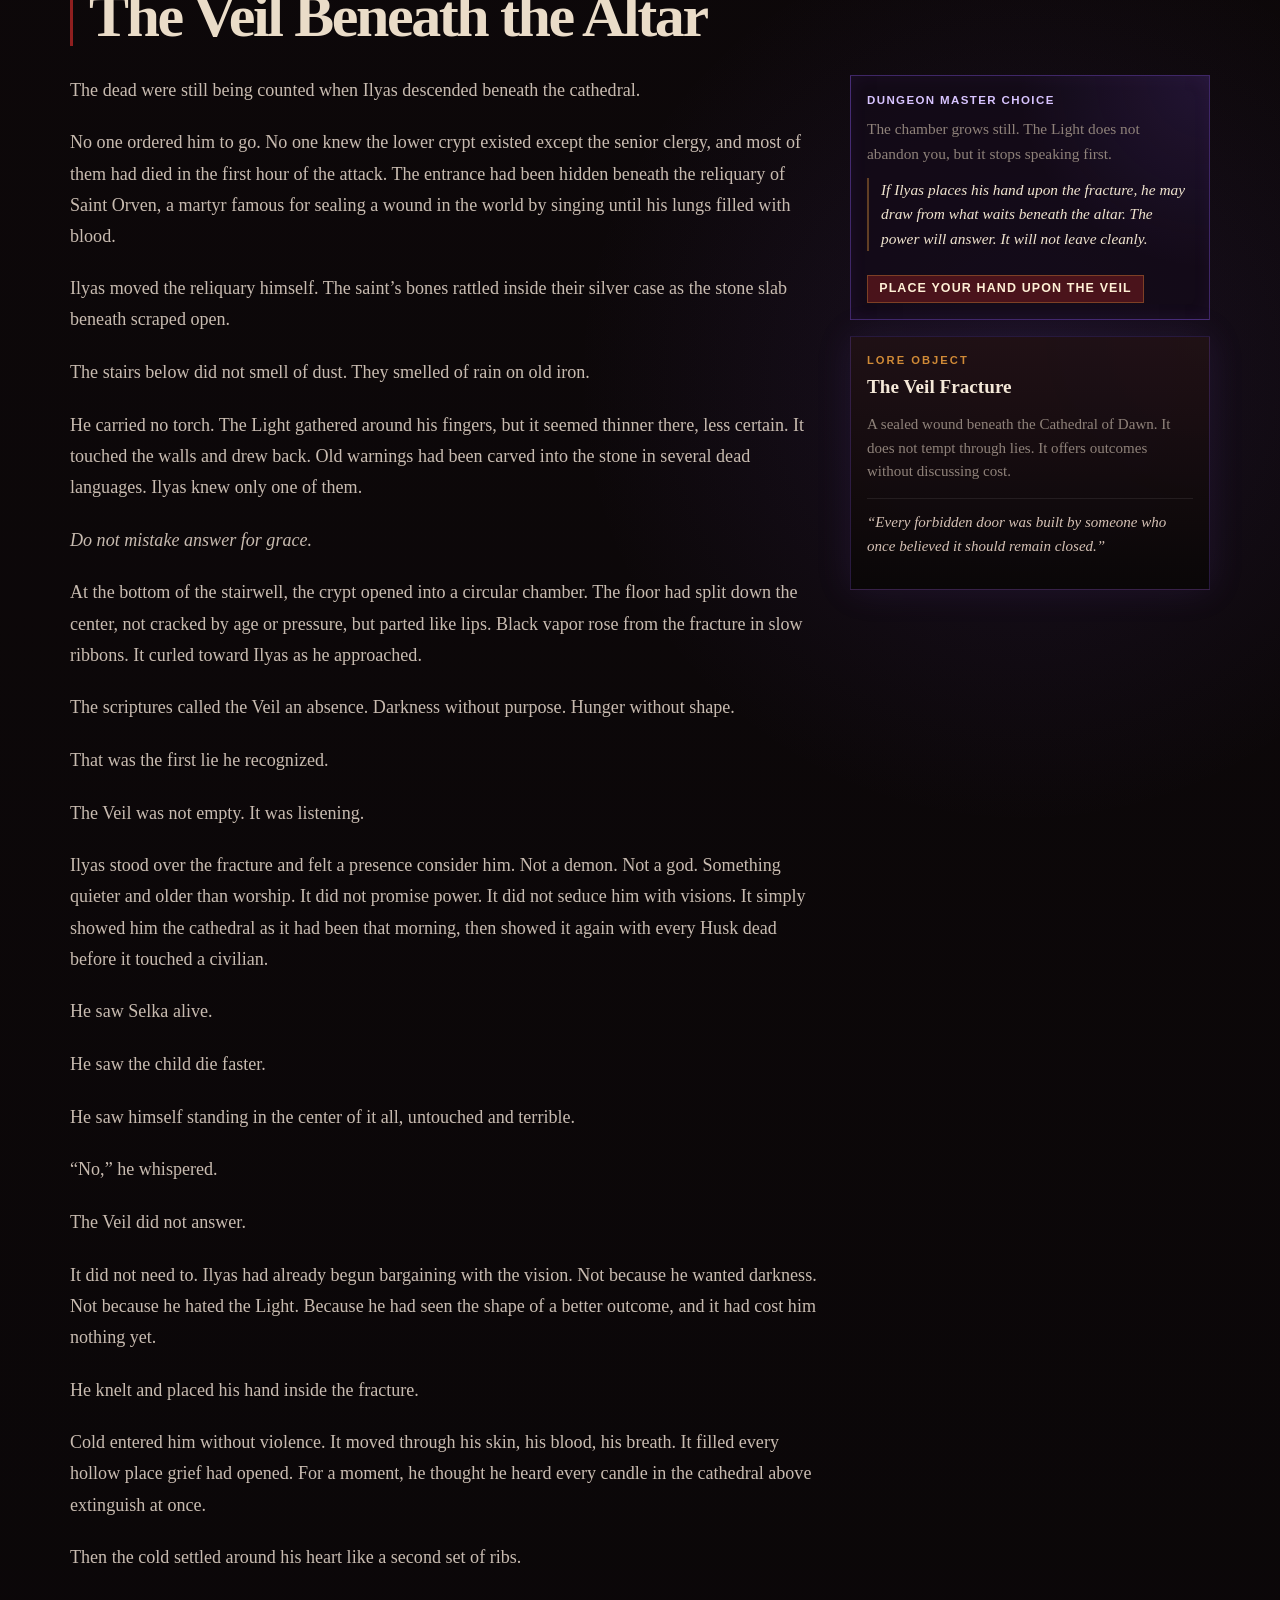
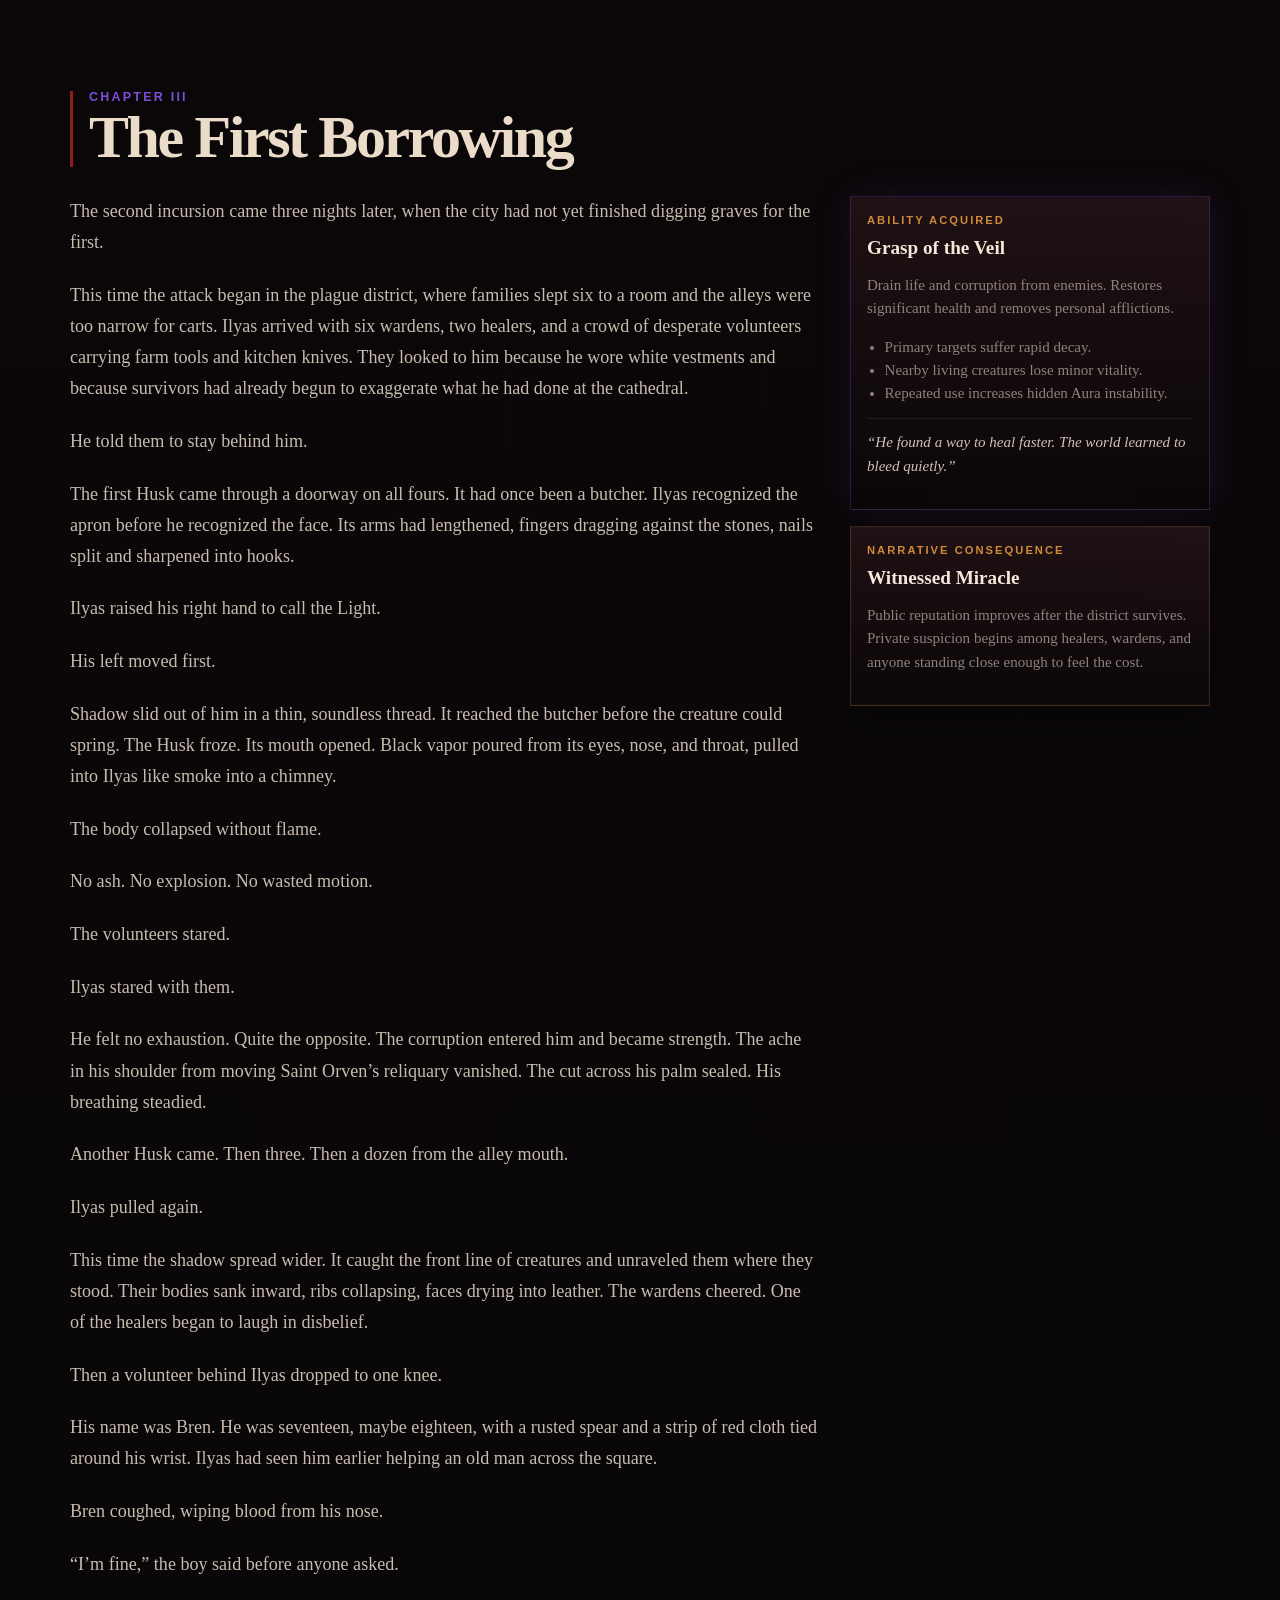
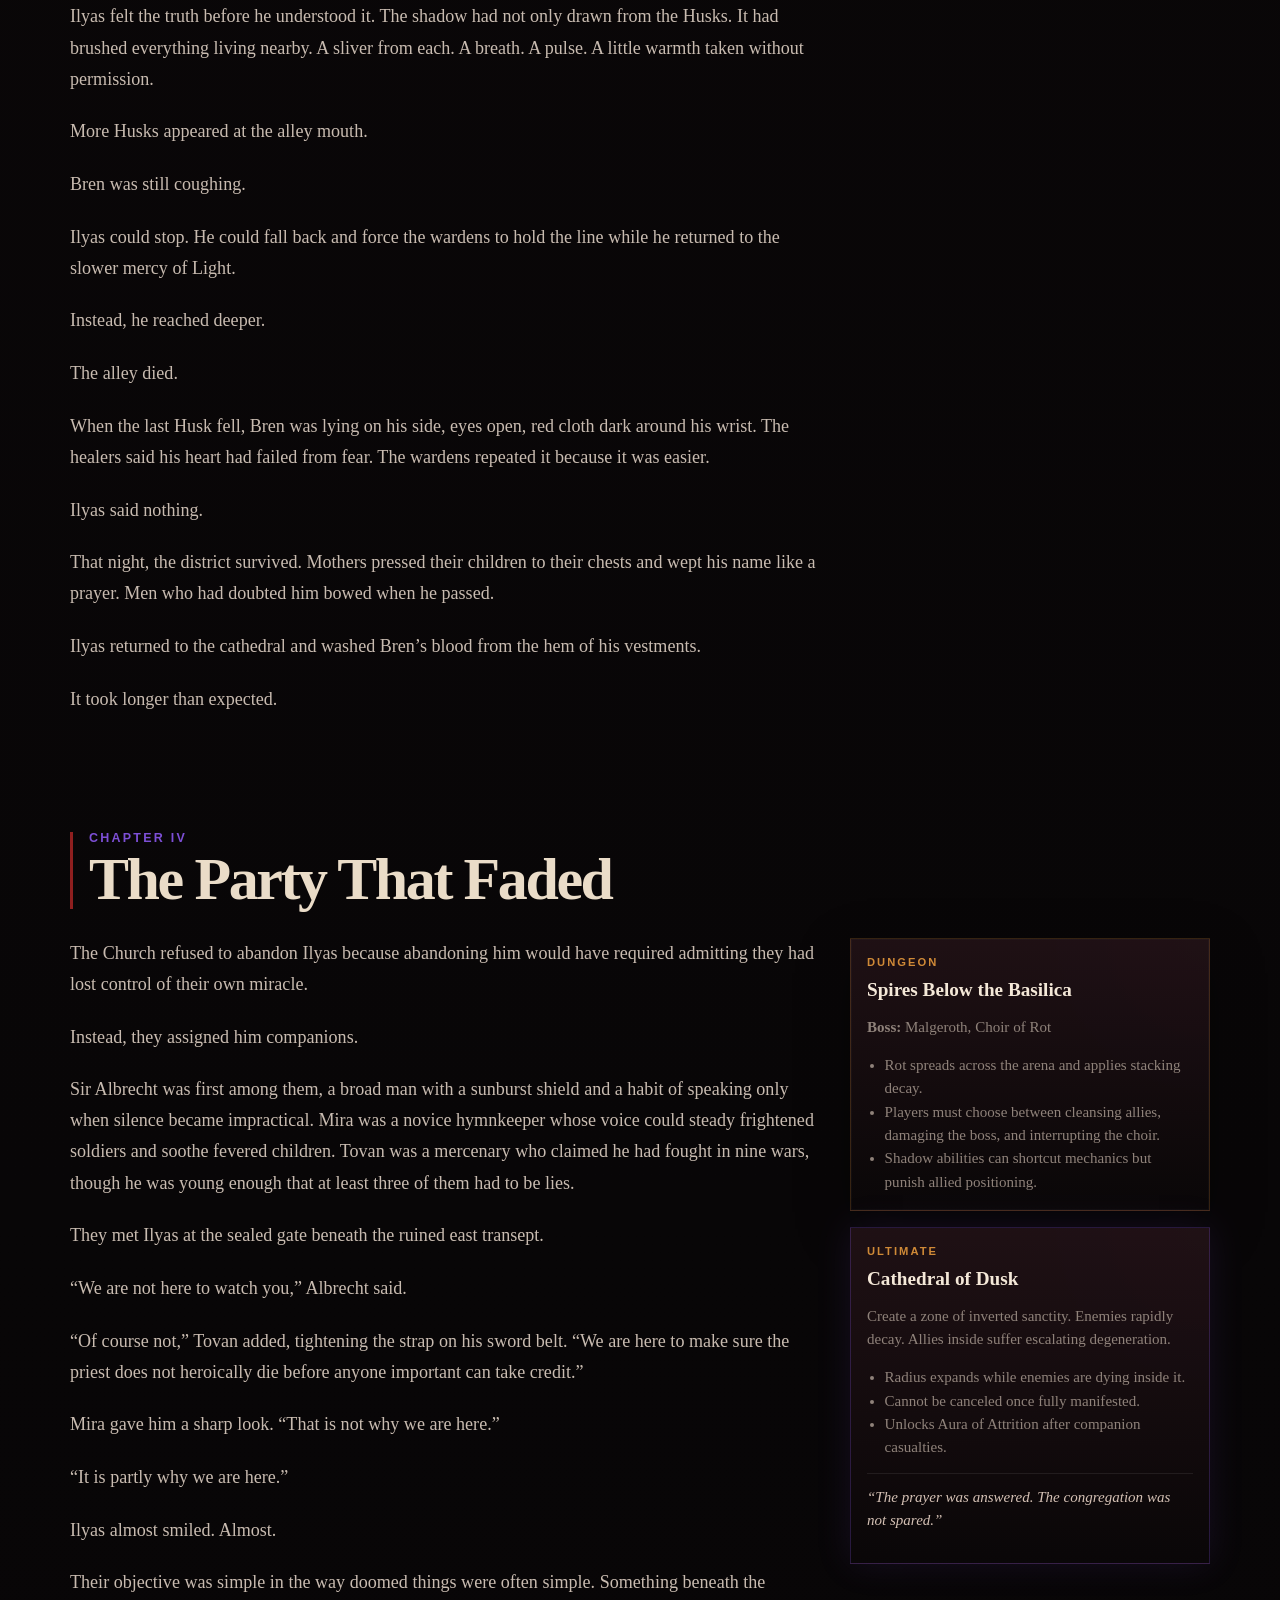
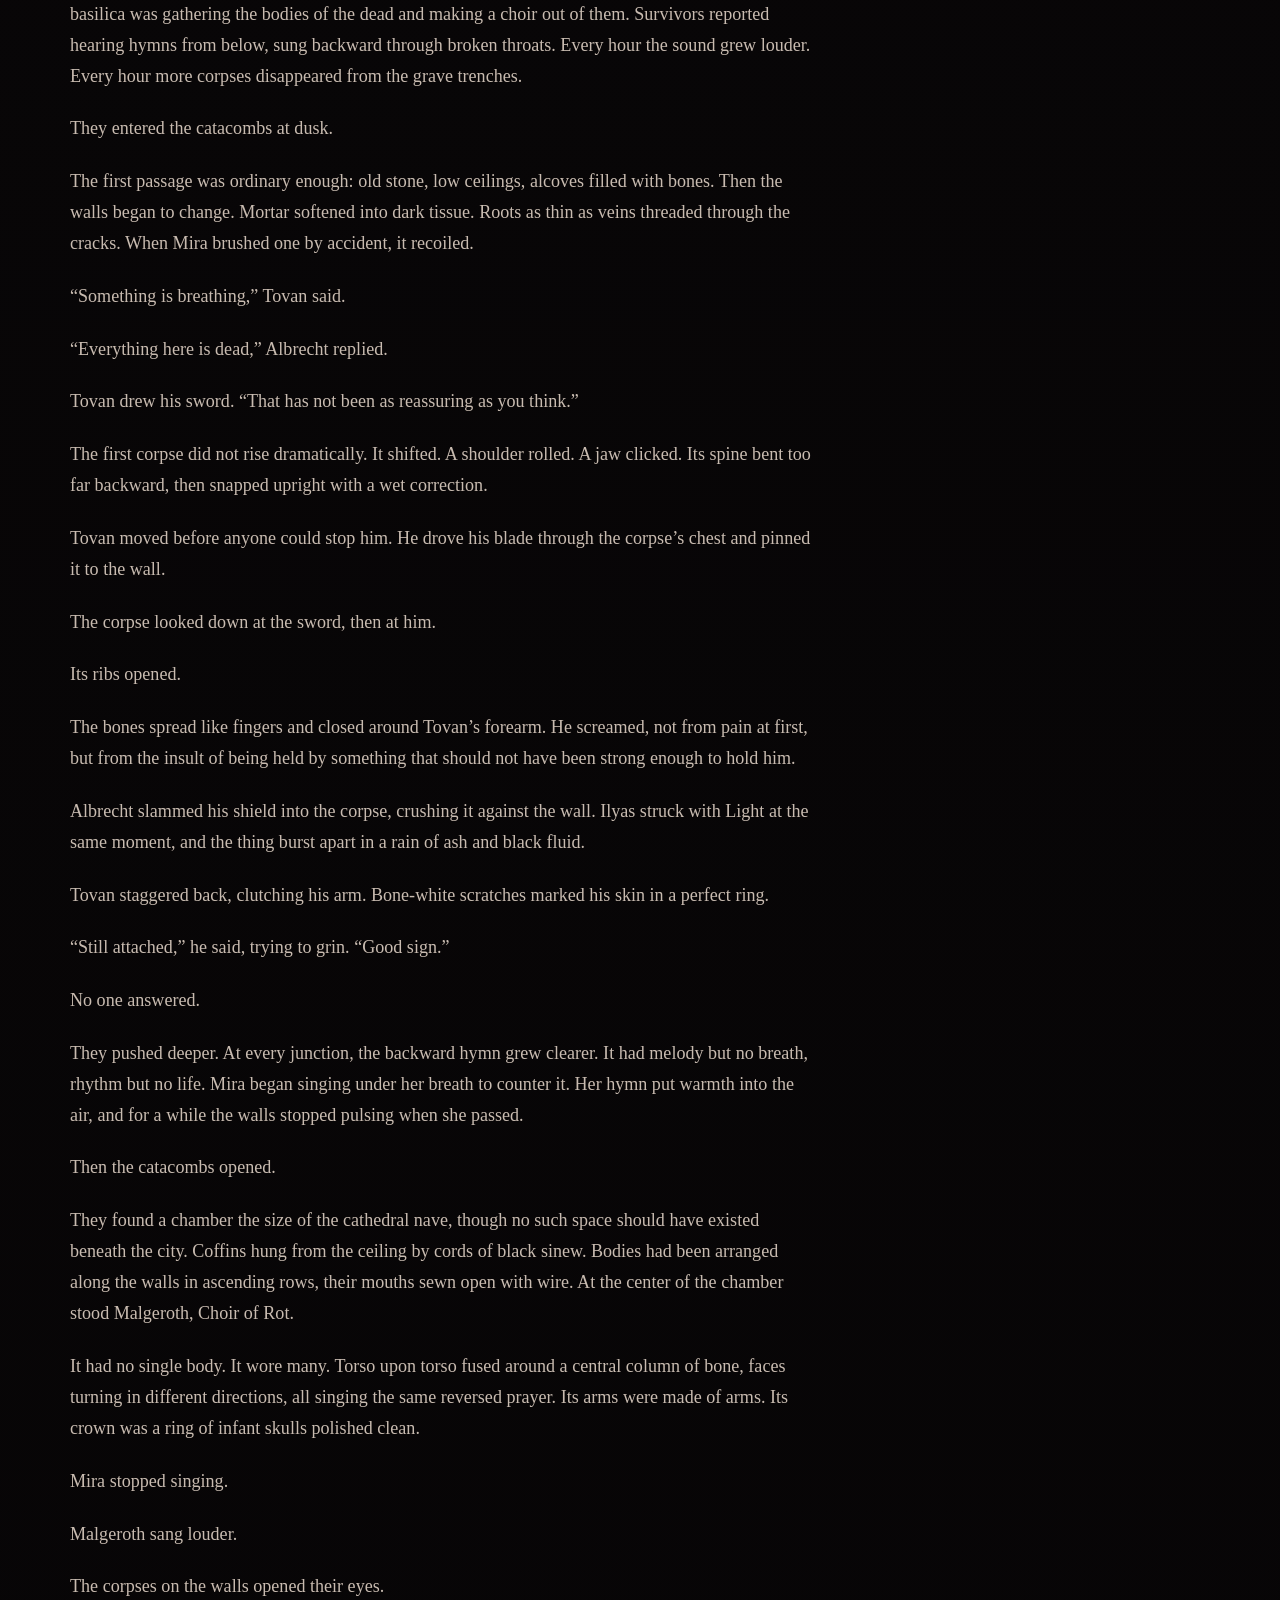
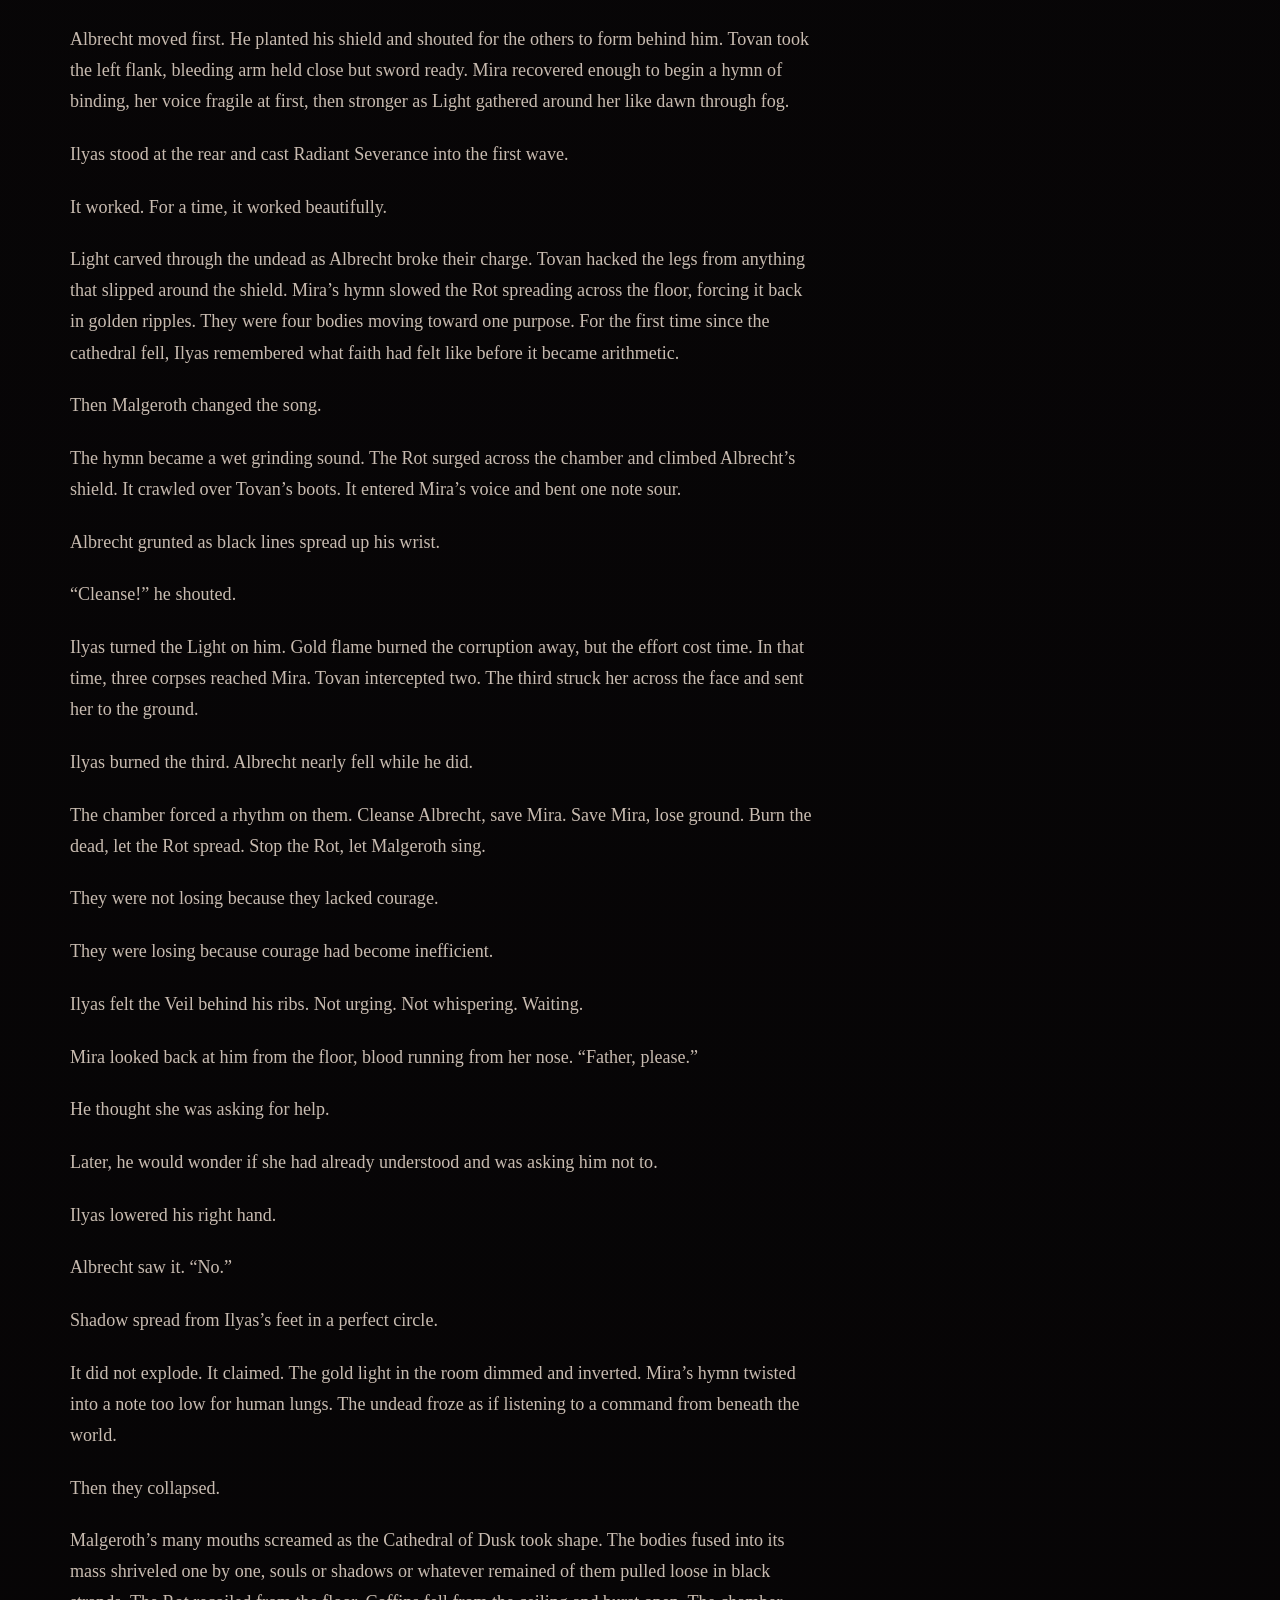
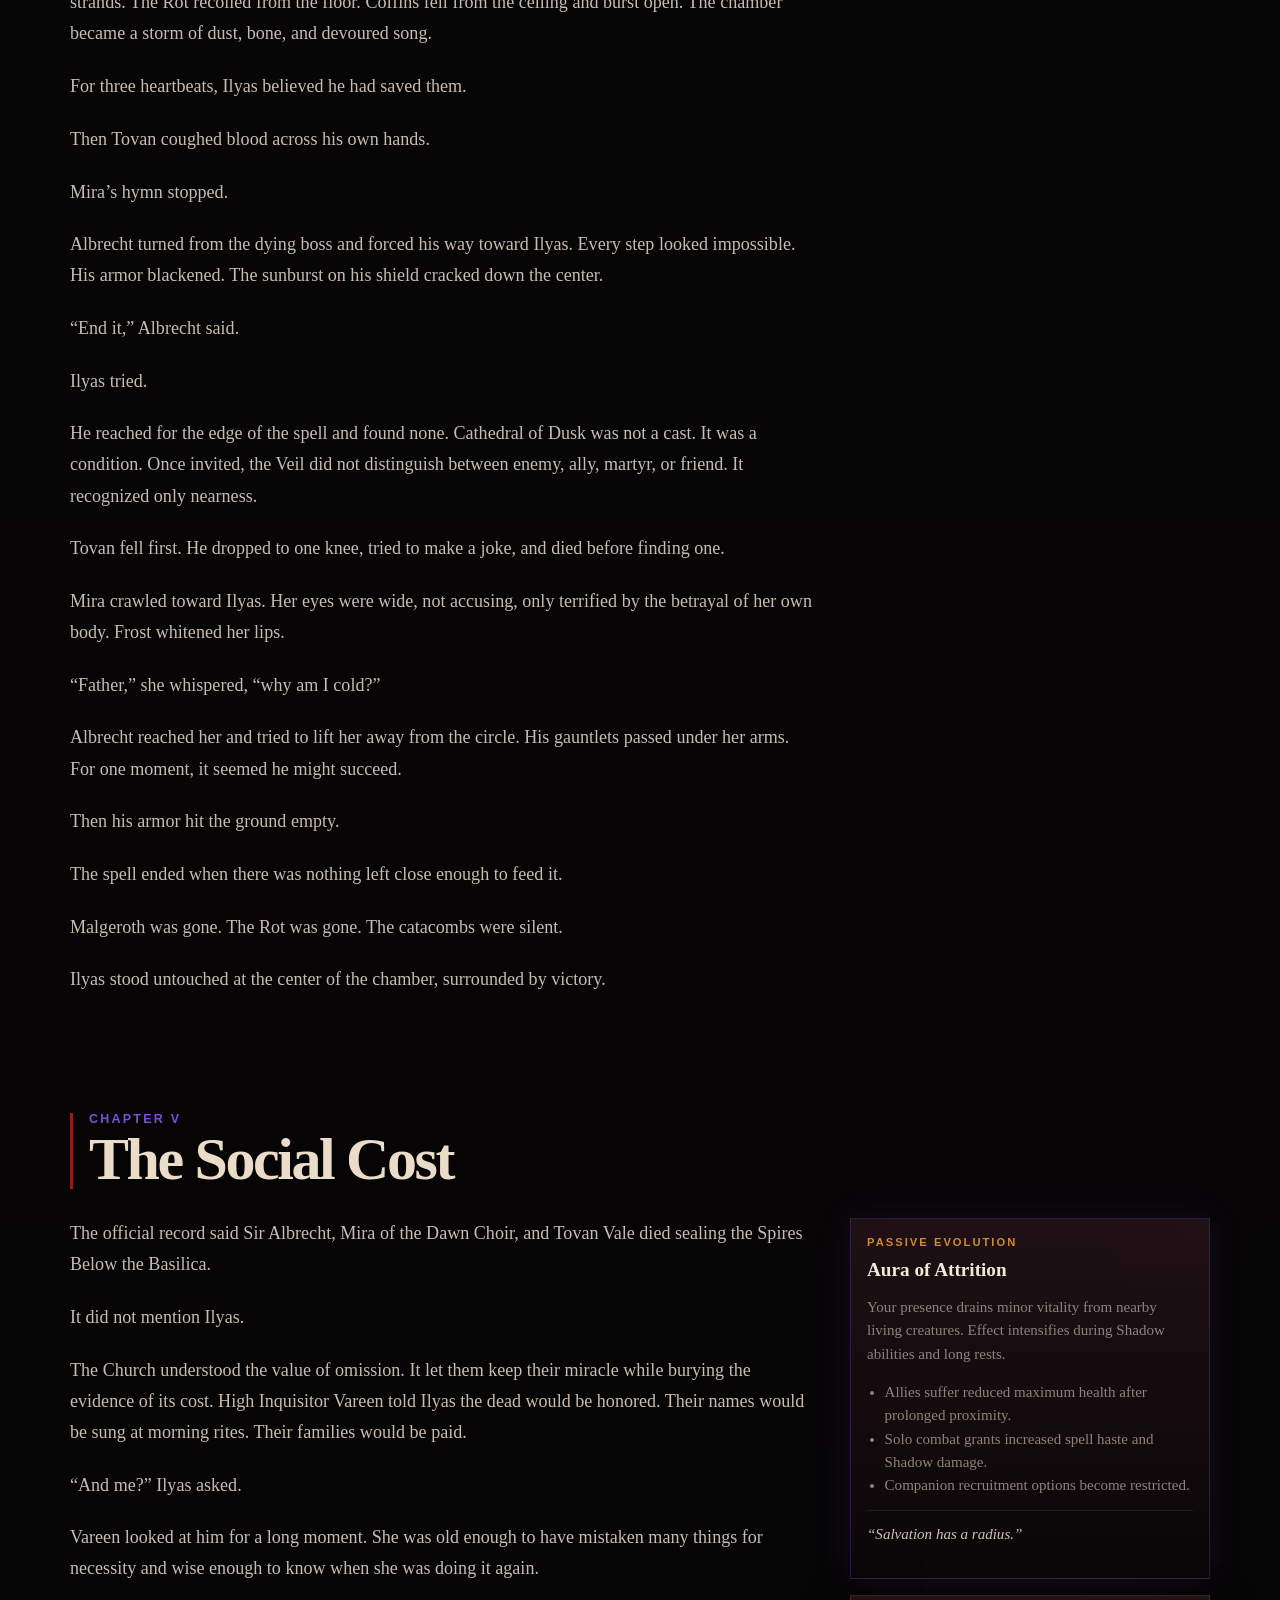
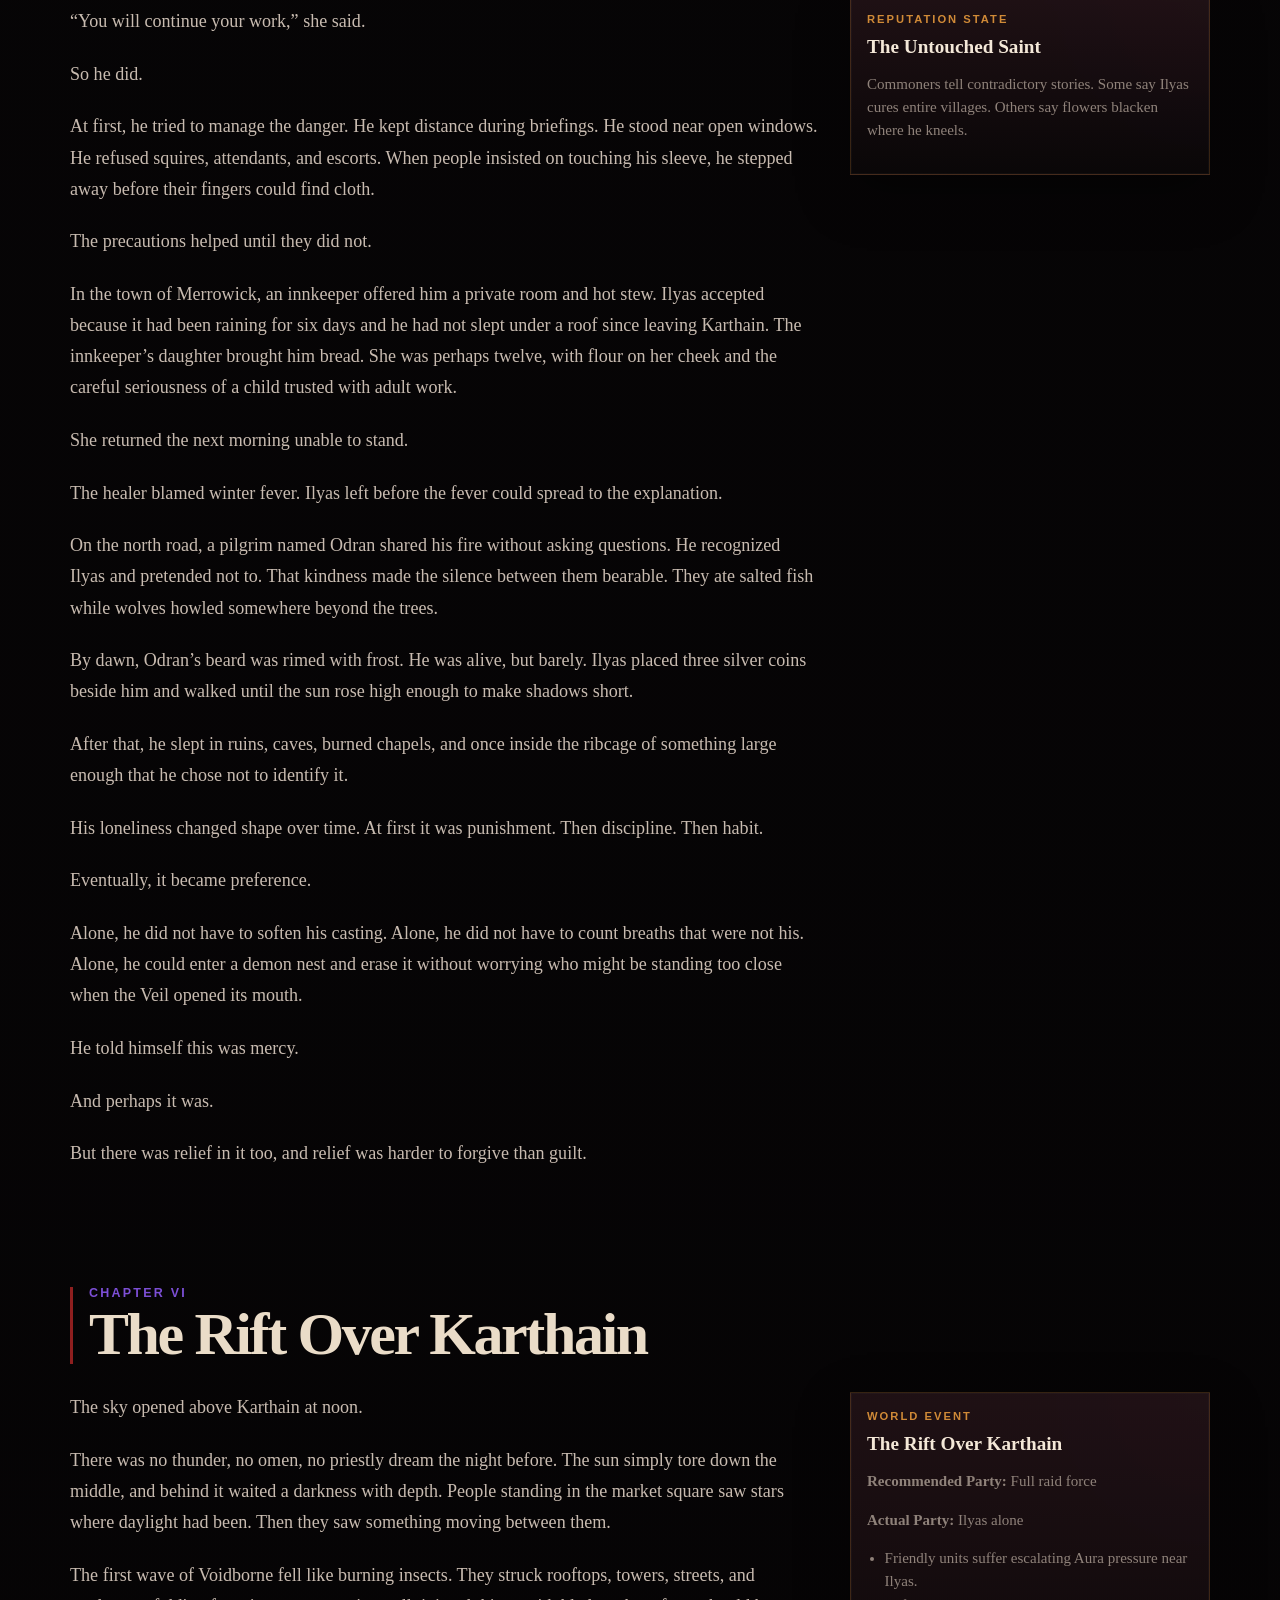
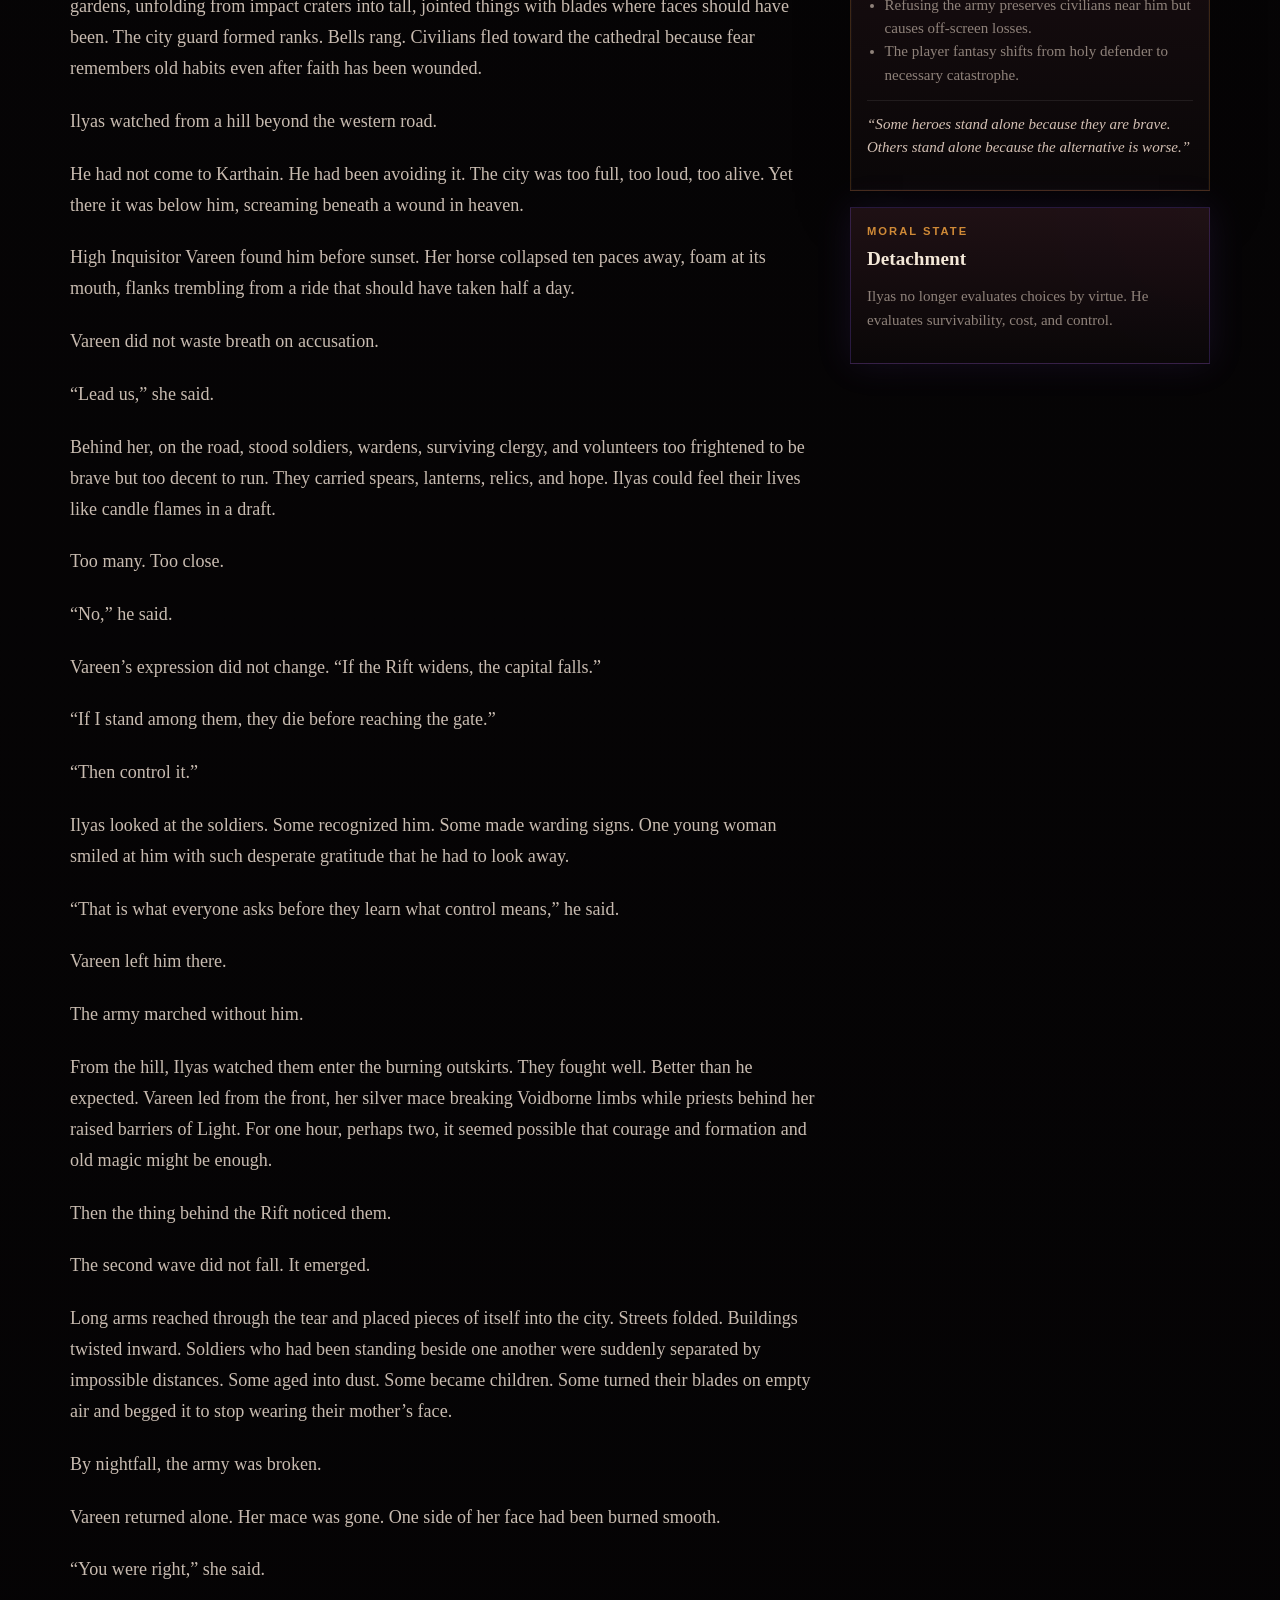
==== commit 4f46a6e8: "story expansion" ====
--- a/index.html
+++ b/index.html
@@ -482,68 +482,151 @@
         </div>
         <div class="story-grid">
           <article class="story">
-            <p>Before the Veil, Father Ilyas believed in proximity.</p>
-            <p>
-              Stand close to the suffering. Lay hands upon them. Let the Light
-              pass through you.
-            </p>
-            <p>
-              The Cathedral of Dawn was built on that philosophy. Its pillars
-              were wide so the congregation could gather shoulder to shoulder.
-              Its hymns were written in harmonies, never solos.
-            </p>
-            <p>
-              On the morning the bells failed, the choir had been mid-verse.
-            </p>
-            <p>The first scream cut through stained glass.</p>
-            <p>The second shattered it.</p>
-            <p>
-              Black-veined parishioners clawed at pews, jaws distended, ribs
-              splitting outward as if something inside wanted air.
-            </p>
-            <p class="hard-line">
-              Ilyas ran toward them. He always ran toward them.
-            </p>
-            <p>
-              The child he baptized two weeks prior lunged first. Milk teeth
-              blackened. Fingers bone-thin and sharpened.
-            </p>
-            <p>“Father,” it gurgled, voice layered with something older.</p>
-            <p>
-              Ilyas raised his hand. White flame consumed the child. Ash coated
-              his lips.
-            </p>
-            <p>He told himself it was mercy.</p>
-            <p>
-              More rose. The courtyard became a furnace of prayer and bone.
-              Every burst of Light erased another face he recognized.
-            </p>
-            <p>The Light responded. But it did not keep pace.</p>
-            <p>When he collapsed to one knee, he did not pray for strength.</p>
-            <p>He prayed for efficiency.</p>
+            <p>
+              Before the Veil, Father Ilyas believed holiness was measured by
+              distance. The righteous did not stand above the suffering. They
+              stood beside it. They entered fever rooms, plague alleys,
+              battlefields, and funeral houses. They put their hands where
+              others would not look, and they trusted the Light to pass through
+              them without judgment.
+            </p>
+
+            <p>
+              The Cathedral of Dawn had been built around that belief. Its nave
+              was wide enough for the sick to sleep between the pews. Its doors
+              were never barred, even in winter. Its bells rang every morning
+              before sunrise, not to summon the faithful, but to remind the
+              starving that someone still knew they were alive.
+            </p>
+
+            <p>
+              On the morning the bells failed, Ilyas was hearing confession from
+              a woman named Selka, whose son had been bitten by something that
+              came out of the river fog. She had not come to ask forgiveness.
+              She had come to ask whether mercy could still be given to a child
+              who no longer recognized his own mother.
+            </p>
+
+            <p>
+              Ilyas had begun to answer when the first scream tore through the
+              cathedral.
+            </p>
+
+            <p>
+              It did not sound like fear. Fear was human. This was the sound of
+              a throat being used by something that had never needed one before.
+            </p>
+
+            <p>
+              He ran into the nave and found the congregation folding in on
+              itself. Parishioners clawed at their own skin as black veins
+              surfaced beneath their faces. A mason named Jorren slammed his
+              head against a pillar until the stone cracked. Two choirboys tried
+              to hold down Sister Ameline while her spine arched so violently
+              that her heels touched the back of her skull.
+            </p>
+
+            <p>At the center of it all stood Selka’s son.</p>
+
+            <p>
+              The boy was seven. Ilyas remembered the baptism. He remembered the
+              child laughing because the water had been cold. Now the boy’s jaw
+              hung open too far, and something black and wet moved behind his
+              teeth.
+            </p>
+
+            <p>“Father,” the boy said, though three voices spoke with him.</p>
+
+            <p>Ilyas lifted his hand and called the Light.</p>
+
+            <p>
+              It came, as it always had. Gold fire burst from his palm and
+              struck the child in the chest. For one terrible instant, the boy
+              looked human again. His eyes cleared. His mouth shaped a word that
+              may have been <em>mother</em>.
+            </p>
+
+            <p>Then he became ash.</p>
+
+            <p>
+              The nave erupted. Some parishioners fled toward the doors. Others
+              fell to their knees and prayed. The corrupted among them moved
+              faster than dying bodies should have moved, hurling themselves at
+              the living with the boneless desperation of drowning men.
+            </p>
+
+            <p>
+              Ilyas fought from the aisle to the altar, one burst of Light at a
+              time. He severed corruption from flesh when he could. When he
+              could not, he burned both together. The cathedral filled with heat
+              and screaming. Wax ran down the candles in thick streams. Blood
+              steamed on the marble.
+            </p>
+
+            <p>
+              Selka crawled through the chaos, clutching the ash that had been
+              her son. A Husked Devout saw her move and turned.
+            </p>
+
+            <p>
+              Ilyas had enough strength to save her or to hold the eastern doors
+              where twenty civilians were trapped behind fallen pews.
+            </p>
+
+            <p>He chose the doors.</p>
+
+            <p>
+              By the time the bells finally rang, they were not being pulled by
+              hands. They swung in the wind from the broken tower, tolling over
+              a courtyard filled with the dead.
+            </p>
+
+            <p>
+              That evening, the survivors called him blessed. They kissed his
+              sleeves. They thanked him for saving the cathedral.
+            </p>
+
+            <p>
+              Ilyas looked at the blackened shape of Selka near the altar steps
+              and understood something that would never leave him.
+            </p>
+
+            <p>The Light was merciful.</p>
+
+            <p>It was not enough.</p>
           </article>
 
           <aside class="aside-stack" aria-label="Gameplay notes for Chapter I">
             <div class="game-card">
-              <div class="game-label">Encounter</div>
-              <h3>Ashen Courtyard</h3>
+              <div class="game-label">Opening Encounter</div>
+              <h3>Ashen Cathedral</h3>
               <p><strong>Enemy Type:</strong> Husked Devout</p>
               <ul>
                 <li>
-                  Fallen civilians may rise as Voidbound if not cleansed within
-                  6 seconds.
+                  Corrupted civilians force the player to choose between
+                  cleansing, containment, and mercy kills.
                 </li>
-                <li>Repeated use of Light increases exhaustion stacks.</li>
-                <li>NPC casualties persist in later dialogue.</li>
+                <li>
+                  Rescue objectives are mutually exclusive, introducing moral
+                  triage early.
+                </li>
+                <li>
+                  NPC deaths create later reputation and dialogue consequences.
+                </li>
               </ul>
             </div>
             <div class="game-card">
               <div class="game-label">Ability</div>
               <h3>Radiant Severance</h3>
               <p>
-                Channel Light in a focused arc. Undead struck are disintegrated.
-                Nearby allies gain minor restoration.
+                Channel Light in a focused arc. Corrupted targets are purified
+                or destroyed based on corruption severity.
               </p>
+              <ul>
+                <li>High damage to undead and void-touched enemies.</li>
+                <li>Minor healing pulse to nearby allies.</li>
+                <li>Repeated use applies Exhaustion.</li>
+              </ul>
               <p class="flavor">
                 “Mercy is clean only when seen from far away.”
               </p>
@@ -559,29 +642,94 @@
         </div>
         <div class="story-grid">
           <article class="story">
-            <p>The scriptures described the Veil as absence.</p>
-            <p>Darkness without purpose.</p>
-            <p>That was a lie.</p>
-            <p>The Veil hummed.</p>
-            <p>
-              It pulsed beneath the cathedral crypt in a fracture of stone like
-              a heartbeat that did not belong to the world.
-            </p>
-            <p>
-              Ilyas descended alone. Past sealed reliquaries. Past saints whose
-              bones had been polished by centuries of desperate fingers. Past
-              warnings carved so deep into stone that even dust avoided them.
-            </p>
-            <p>
-              The air grew cold not with temperature, but with distance. As if
-              warmth itself refused to follow.
-            </p>
-            <p>“You are not meant for this,” whispered memory.</p>
-            <p>“I am meant to stop it,” he answered.</p>
-            <p>He pressed his palm into the fracture.</p>
-            <p>Something inside the blackness pressed back.</p>
-            <p>Not teeth. Not claws.</p>
-            <p>Understanding.</p>
+            <p>
+              The dead were still being counted when Ilyas descended beneath the
+              cathedral.
+            </p>
+
+            <p>
+              No one ordered him to go. No one knew the lower crypt existed
+              except the senior clergy, and most of them had died in the first
+              hour of the attack. The entrance had been hidden beneath the
+              reliquary of Saint Orven, a martyr famous for sealing a wound in
+              the world by singing until his lungs filled with blood.
+            </p>
+
+            <p>
+              Ilyas moved the reliquary himself. The saint’s bones rattled
+              inside their silver case as the stone slab beneath scraped open.
+            </p>
+
+            <p>
+              The stairs below did not smell of dust. They smelled of rain on
+              old iron.
+            </p>
+
+            <p>
+              He carried no torch. The Light gathered around his fingers, but it
+              seemed thinner there, less certain. It touched the walls and drew
+              back. Old warnings had been carved into the stone in several dead
+              languages. Ilyas knew only one of them.
+            </p>
+
+            <p><em>Do not mistake answer for grace.</em></p>
+
+            <p>
+              At the bottom of the stairwell, the crypt opened into a circular
+              chamber. The floor had split down the center, not cracked by age
+              or pressure, but parted like lips. Black vapor rose from the
+              fracture in slow ribbons. It curled toward Ilyas as he approached.
+            </p>
+
+            <p>
+              The scriptures called the Veil an absence. Darkness without
+              purpose. Hunger without shape.
+            </p>
+
+            <p>That was the first lie he recognized.</p>
+
+            <p>The Veil was not empty. It was listening.</p>
+
+            <p>
+              Ilyas stood over the fracture and felt a presence consider him.
+              Not a demon. Not a god. Something quieter and older than worship.
+              It did not promise power. It did not seduce him with visions. It
+              simply showed him the cathedral as it had been that morning, then
+              showed it again with every Husk dead before it touched a civilian.
+            </p>
+
+            <p>He saw Selka alive.</p>
+
+            <p>He saw the child die faster.</p>
+
+            <p>
+              He saw himself standing in the center of it all, untouched and
+              terrible.
+            </p>
+
+            <p>“No,” he whispered.</p>
+
+            <p>The Veil did not answer.</p>
+
+            <p>
+              It did not need to. Ilyas had already begun bargaining with the
+              vision. Not because he wanted darkness. Not because he hated the
+              Light. Because he had seen the shape of a better outcome, and it
+              had cost him nothing yet.
+            </p>
+
+            <p>He knelt and placed his hand inside the fracture.</p>
+
+            <p>
+              Cold entered him without violence. It moved through his skin, his
+              blood, his breath. It filled every hollow place grief had opened.
+              For a moment, he thought he heard every candle in the cathedral
+              above extinguish at once.
+            </p>
+
+            <p>
+              Then the cold settled around his heart like a second set of ribs.
+            </p>
           </article>
 
           <aside class="aside-stack" aria-label="Gameplay notes for Chapter II">
@@ -602,8 +750,8 @@
               <div class="game-label">Lore Object</div>
               <h3>The Veil Fracture</h3>
               <p>
-                A sealed wound beneath the Cathedral of Dawn. It does not speak
-                in words. It answers need with appetite.
+                A sealed wound beneath the Cathedral of Dawn. It does not tempt
+                through lies. It offers outcomes without discussing cost.
               </p>
               <p class="flavor">
                 “Every forbidden door was built by someone who once believed it
@@ -621,27 +769,121 @@
         </div>
         <div class="story-grid">
           <article class="story">
-            <p>When the next incursion came, he did not raise both hands.</p>
-            <p>Only one.</p>
-            <p>
-              Shadow spilled through his veins like cold water. It did not burn
-              like Light. It settled. It filled empty spaces he had not known
-              existed.
-            </p>
-            <p>He reached for a Husk and did not sever it.</p>
-            <p>He pulled.</p>
-            <p>
-              Its corruption streamed into him, black threads unraveling into
-              his chest. The Husk withered, skin collapsing inward as if time
-              accelerated.
-            </p>
-            <p>The villagers behind him gasped.</p>
-            <p>The air around him dimmed.</p>
-            <p>He felt stronger than he ever had.</p>
-            <p>Three villagers fainted.</p>
-            <p>One did not wake.</p>
-            <p>They called it coincidence. They called him miracle-worker.</p>
-            <p>They did not stand too close.</p>
+            <p>
+              The second incursion came three nights later, when the city had
+              not yet finished digging graves for the first.
+            </p>
+
+            <p>
+              This time the attack began in the plague district, where families
+              slept six to a room and the alleys were too narrow for carts.
+              Ilyas arrived with six wardens, two healers, and a crowd of
+              desperate volunteers carrying farm tools and kitchen knives. They
+              looked to him because he wore white vestments and because
+              survivors had already begun to exaggerate what he had done at the
+              cathedral.
+            </p>
+
+            <p>He told them to stay behind him.</p>
+
+            <p>
+              The first Husk came through a doorway on all fours. It had once
+              been a butcher. Ilyas recognized the apron before he recognized
+              the face. Its arms had lengthened, fingers dragging against the
+              stones, nails split and sharpened into hooks.
+            </p>
+
+            <p>Ilyas raised his right hand to call the Light.</p>
+
+            <p>His left moved first.</p>
+
+            <p>
+              Shadow slid out of him in a thin, soundless thread. It reached the
+              butcher before the creature could spring. The Husk froze. Its
+              mouth opened. Black vapor poured from its eyes, nose, and throat,
+              pulled into Ilyas like smoke into a chimney.
+            </p>
+
+            <p>The body collapsed without flame.</p>
+
+            <p>No ash. No explosion. No wasted motion.</p>
+
+            <p>The volunteers stared.</p>
+
+            <p>Ilyas stared with them.</p>
+
+            <p>
+              He felt no exhaustion. Quite the opposite. The corruption entered
+              him and became strength. The ache in his shoulder from moving
+              Saint Orven’s reliquary vanished. The cut across his palm sealed.
+              His breathing steadied.
+            </p>
+
+            <p>
+              Another Husk came. Then three. Then a dozen from the alley mouth.
+            </p>
+
+            <p>Ilyas pulled again.</p>
+
+            <p>
+              This time the shadow spread wider. It caught the front line of
+              creatures and unraveled them where they stood. Their bodies sank
+              inward, ribs collapsing, faces drying into leather. The wardens
+              cheered. One of the healers began to laugh in disbelief.
+            </p>
+
+            <p>Then a volunteer behind Ilyas dropped to one knee.</p>
+
+            <p>
+              His name was Bren. He was seventeen, maybe eighteen, with a rusted
+              spear and a strip of red cloth tied around his wrist. Ilyas had
+              seen him earlier helping an old man across the square.
+            </p>
+
+            <p>Bren coughed, wiping blood from his nose.</p>
+
+            <p>“I’m fine,” the boy said before anyone asked.</p>
+
+            <p>
+              Ilyas felt the truth before he understood it. The shadow had not
+              only drawn from the Husks. It had brushed everything living
+              nearby. A sliver from each. A breath. A pulse. A little warmth
+              taken without permission.
+            </p>
+
+            <p>More Husks appeared at the alley mouth.</p>
+
+            <p>Bren was still coughing.</p>
+
+            <p>
+              Ilyas could stop. He could fall back and force the wardens to hold
+              the line while he returned to the slower mercy of Light.
+            </p>
+
+            <p>Instead, he reached deeper.</p>
+
+            <p>The alley died.</p>
+
+            <p>
+              When the last Husk fell, Bren was lying on his side, eyes open,
+              red cloth dark around his wrist. The healers said his heart had
+              failed from fear. The wardens repeated it because it was easier.
+            </p>
+
+            <p>Ilyas said nothing.</p>
+
+            <p>
+              That night, the district survived. Mothers pressed their children
+              to their chests and wept his name like a prayer. Men who had
+              doubted him bowed when he passed.
+            </p>
+
+            <p>
+              Ilyas returned to the cathedral and washed Bren’s blood from the
+              hem of his vestments.
+            </p>
+
+            <p>It took longer than expected.</p>
           </article>
 
           <aside
@@ -653,14 +895,12 @@
               <h3>Grasp of the Veil</h3>
               <p>
                 Drain life and corruption from enemies. Restores significant
-                health.
+                health and removes personal afflictions.
               </p>
               <ul>
-                <li>Nearby allies suffer minor vitality loss.</li>
-                <li>Damage increases against corrupted enemies.</li>
-                <li>
-                  Healing becomes less effective when used near civilians.
-                </li>
+                <li>Primary targets suffer rapid decay.</li>
+                <li>Nearby living creatures lose minor vitality.</li>
+                <li>Repeated use increases hidden Aura instability.</li>
               </ul>
               <p class="flavor">
                 “He found a way to heal faster. The world learned to bleed
@@ -668,11 +908,12 @@
               </p>
             </div>
             <div class="game-card">
-              <div class="game-label">NPC Reaction</div>
-              <h3>Miracle-Worker</h3>
+              <div class="game-label">Narrative Consequence</div>
+              <h3>Witnessed Miracle</h3>
               <p>
-                Reputation increases with desperate factions. Trust decreases
-                with witnesses who survive repeated encounters.
+                Public reputation improves after the district survives. Private
+                suspicion begins among healers, wardens, and anyone standing
+                close enough to feel the cost.
               </p>
             </div>
           </aside>
@@ -687,38 +928,290 @@
         <div class="story-grid">
           <article class="story">
             <p>
-              The Church refused to abandon him. That would mean admitting
-              error.
-            </p>
-            <p>They assigned companions.</p>
-            <p>
-              Sir Albrecht, shield of the Dawn. Mira, novice hymnkeeper. Tovan,
-              mercenary with a laugh too loud for crypts.
-            </p>
-            <p>They descended into the catacombs together.</p>
-            <p>
-              The walls pulsed with wet rot. Hymns echoed off stone that seemed
-              to breathe.
-            </p>
-            <p>
-              Albrecht held the line. Mira sang, voice trembling but true. Tovan
-              cracked jokes until the first corpse on the wall opened its eyes.
-            </p>
-            <p>Ilyas felt the Rot creeping toward their hearts.</p>
-            <p>Light alone would not save them.</p>
-            <p>He widened himself.</p>
-            <p>The air folded inward. Shadow thickened like tar.</p>
-            <p>Malgeroth dissolved in convulsing shrieks.</p>
-            <p>So did Albrecht.</p>
-            <p>Armor clanged hollow to the stone floor.</p>
-            <p>
-              Mira’s hymn faltered mid-note. Her skin paled, veins darkening
-              beneath.
-            </p>
-            <p>She looked at him, not accusing. Confused.</p>
-            <p>“Father… why am I cold?”</p>
-            <p>The zone collapsed.</p>
-            <p>Silence replaced music.</p>
+              The Church refused to abandon Ilyas because abandoning him would
+              have required admitting they had lost control of their own
+              miracle.
+            </p>
+
+            <p>Instead, they assigned him companions.</p>
+
+            <p>
+              Sir Albrecht was first among them, a broad man with a sunburst
+              shield and a habit of speaking only when silence became
+              impractical. Mira was a novice hymnkeeper whose voice could steady
+              frightened soldiers and soothe fevered children. Tovan was a
+              mercenary who claimed he had fought in nine wars, though he was
+              young enough that at least three of them had to be lies.
+            </p>
+
+            <p>
+              They met Ilyas at the sealed gate beneath the ruined east
+              transept.
+            </p>
+
+            <p>“We are not here to watch you,” Albrecht said.</p>
+
+            <p>
+              “Of course not,” Tovan added, tightening the strap on his sword
+              belt. “We are here to make sure the priest does not heroically die
+              before anyone important can take credit.”
+            </p>
+
+            <p>Mira gave him a sharp look. “That is not why we are here.”</p>
+
+            <p>“It is partly why we are here.”</p>
+
+            <p>Ilyas almost smiled. Almost.</p>
+
+            <p>
+              Their objective was simple in the way doomed things were often
+              simple. Something beneath the basilica was gathering the bodies of
+              the dead and making a choir out of them. Survivors reported
+              hearing hymns from below, sung backward through broken throats.
+              Every hour the sound grew louder. Every hour more corpses
+              disappeared from the grave trenches.
+            </p>
+
+            <p>They entered the catacombs at dusk.</p>
+
+            <p>
+              The first passage was ordinary enough: old stone, low ceilings,
+              alcoves filled with bones. Then the walls began to change. Mortar
+              softened into dark tissue. Roots as thin as veins threaded through
+              the cracks. When Mira brushed one by accident, it recoiled.
+            </p>
+
+            <p>“Something is breathing,” Tovan said.</p>
+
+            <p>“Everything here is dead,” Albrecht replied.</p>
+
+            <p>
+              Tovan drew his sword. “That has not been as reassuring as you
+              think.”
+            </p>
+
+            <p>
+              The first corpse did not rise dramatically. It shifted. A shoulder
+              rolled. A jaw clicked. Its spine bent too far backward, then
+              snapped upright with a wet correction.
+            </p>
+
+            <p>
+              Tovan moved before anyone could stop him. He drove his blade
+              through the corpse’s chest and pinned it to the wall.
+            </p>
+
+            <p>The corpse looked down at the sword, then at him.</p>
+
+            <p>Its ribs opened.</p>
+
+            <p>
+              The bones spread like fingers and closed around Tovan’s forearm.
+              He screamed, not from pain at first, but from the insult of being
+              held by something that should not have been strong enough to hold
+              him.
+            </p>
+
+            <p>
+              Albrecht slammed his shield into the corpse, crushing it against
+              the wall. Ilyas struck with Light at the same moment, and the
+              thing burst apart in a rain of ash and black fluid.
+            </p>
+
+            <p>
+              Tovan staggered back, clutching his arm. Bone-white scratches
+              marked his skin in a perfect ring.
+            </p>
+
+            <p>“Still attached,” he said, trying to grin. “Good sign.”</p>
+
+            <p>No one answered.</p>
+
+            <p>
+              They pushed deeper. At every junction, the backward hymn grew
+              clearer. It had melody but no breath, rhythm but no life. Mira
+              began singing under her breath to counter it. Her hymn put warmth
+              into the air, and for a while the walls stopped pulsing when she
+              passed.
+            </p>
+
+            <p>Then the catacombs opened.</p>
+
+            <p>
+              They found a chamber the size of the cathedral nave, though no
+              such space should have existed beneath the city. Coffins hung from
+              the ceiling by cords of black sinew. Bodies had been arranged
+              along the walls in ascending rows, their mouths sewn open with
+              wire. At the center of the chamber stood Malgeroth, Choir of Rot.
+            </p>
+
+            <p>
+              It had no single body. It wore many. Torso upon torso fused around
+              a central column of bone, faces turning in different directions,
+              all singing the same reversed prayer. Its arms were made of arms.
+              Its crown was a ring of infant skulls polished clean.
+            </p>
+
+            <p>Mira stopped singing.</p>
+
+            <p>Malgeroth sang louder.</p>
+
+            <p>The corpses on the walls opened their eyes.</p>
+
+            <p>
+              Albrecht moved first. He planted his shield and shouted for the
+              others to form behind him. Tovan took the left flank, bleeding arm
+              held close but sword ready. Mira recovered enough to begin a hymn
+              of binding, her voice fragile at first, then stronger as Light
+              gathered around her like dawn through fog.
+            </p>
+
+            <p>
+              Ilyas stood at the rear and cast Radiant Severance into the first
+              wave.
+            </p>
+
+            <p>It worked. For a time, it worked beautifully.</p>
+
+            <p>
+              Light carved through the undead as Albrecht broke their charge.
+              Tovan hacked the legs from anything that slipped around the
+              shield. Mira’s hymn slowed the Rot spreading across the floor,
+              forcing it back in golden ripples. They were four bodies moving
+              toward one purpose. For the first time since the cathedral fell,
+              Ilyas remembered what faith had felt like before it became
+              arithmetic.
+            </p>
+
+            <p>Then Malgeroth changed the song.</p>
+
+            <p>
+              The hymn became a wet grinding sound. The Rot surged across the
+              chamber and climbed Albrecht’s shield. It crawled over Tovan’s
+              boots. It entered Mira’s voice and bent one note sour.
+            </p>
+
+            <p>Albrecht grunted as black lines spread up his wrist.</p>
+
+            <p>“Cleanse!” he shouted.</p>
+
+            <p>
+              Ilyas turned the Light on him. Gold flame burned the corruption
+              away, but the effort cost time. In that time, three corpses
+              reached Mira. Tovan intercepted two. The third struck her across
+              the face and sent her to the ground.
+            </p>
+
+            <p>Ilyas burned the third. Albrecht nearly fell while he did.</p>
+
+            <p>
+              The chamber forced a rhythm on them. Cleanse Albrecht, save Mira.
+              Save Mira, lose ground. Burn the dead, let the Rot spread. Stop
+              the Rot, let Malgeroth sing.
+            </p>
+
+            <p>They were not losing because they lacked courage.</p>
+
+            <p>They were losing because courage had become inefficient.</p>
+
+            <p>
+              Ilyas felt the Veil behind his ribs. Not urging. Not whispering.
+              Waiting.
+            </p>
+
+            <p>
+              Mira looked back at him from the floor, blood running from her
+              nose. “Father, please.”
+            </p>
+
+            <p>He thought she was asking for help.</p>
+
+            <p>
+              Later, he would wonder if she had already understood and was
+              asking him not to.
+            </p>
+
+            <p>Ilyas lowered his right hand.</p>
+
+            <p>Albrecht saw it. “No.”</p>
+
+            <p>Shadow spread from Ilyas’s feet in a perfect circle.</p>
+
+            <p>
+              It did not explode. It claimed. The gold light in the room dimmed
+              and inverted. Mira’s hymn twisted into a note too low for human
+              lungs. The undead froze as if listening to a command from beneath
+              the world.
+            </p>
+
+            <p>Then they collapsed.</p>
+
+            <p>
+              Malgeroth’s many mouths screamed as the Cathedral of Dusk took
+              shape. The bodies fused into its mass shriveled one by one, souls
+              or shadows or whatever remained of them pulled loose in black
+              strands. The Rot recoiled from the floor. Coffins fell from the
+              ceiling and burst open. The chamber became a storm of dust, bone,
+              and devoured song.
+            </p>
+
+            <p>For three heartbeats, Ilyas believed he had saved them.</p>
+
+            <p>Then Tovan coughed blood across his own hands.</p>
+
+            <p>Mira’s hymn stopped.</p>
+
+            <p>
+              Albrecht turned from the dying boss and forced his way toward
+              Ilyas. Every step looked impossible. His armor blackened. The
+              sunburst on his shield cracked down the center.
+            </p>
+
+            <p>“End it,” Albrecht said.</p>
+
+            <p>Ilyas tried.</p>
+
+            <p>
+              He reached for the edge of the spell and found none. Cathedral of
+              Dusk was not a cast. It was a condition. Once invited, the Veil
+              did not distinguish between enemy, ally, martyr, or friend. It
+              recognized only nearness.
+            </p>
+
+            <p>
+              Tovan fell first. He dropped to one knee, tried to make a joke,
+              and died before finding one.
+            </p>
+
+            <p>
+              Mira crawled toward Ilyas. Her eyes were wide, not accusing, only
+              terrified by the betrayal of her own body. Frost whitened her
+              lips.
+            </p>
+
+            <p>“Father,” she whispered, “why am I cold?”</p>
+
+            <p>
+              Albrecht reached her and tried to lift her away from the circle.
+              His gauntlets passed under her arms. For one moment, it seemed he
+              might succeed.
+            </p>
+
+            <p>Then his armor hit the ground empty.</p>
+
+            <p>
+              The spell ended when there was nothing left close enough to feed
+              it.
+            </p>
+
+            <p>
+              Malgeroth was gone. The Rot was gone. The catacombs were silent.
+            </p>
+
+            <p>
+              Ilyas stood untouched at the center of the chamber, surrounded by
+              victory.
+            </p>
           </article>
 
           <aside class="aside-stack" aria-label="Gameplay notes for Chapter IV">
@@ -727,11 +1220,16 @@
               <h3>Spires Below the Basilica</h3>
               <p><strong>Boss:</strong> Malgeroth, Choir of Rot</p>
               <ul>
-                <li>Rot accumulates on all players.</li>
-                <li>Rot can be cleansed by sustained Radiant channeling.</li>
                 <li>
-                  Shadow abilities accelerate boss death but punish allied
-                  proximity.
+                  Rot spreads across the arena and applies stacking decay.
+                </li>
+                <li>
+                  Players must choose between cleansing allies, damaging the
+                  boss, and interrupting the choir.
+                </li>
+                <li>
+                  Shadow abilities can shortcut mechanics but punish allied
+                  positioning.
                 </li>
               </ul>
             </div>
@@ -742,6 +1240,11 @@
                 Create a zone of inverted sanctity. Enemies rapidly decay.
                 Allies inside suffer escalating degeneration.
               </p>
+              <ul>
+                <li>Radius expands while enemies are dying inside it.</li>
+                <li>Cannot be canceled once fully manifested.</li>
+                <li>Unlocks Aura of Attrition after companion casualties.</li>
+              </ul>
               <p class="flavor">
                 “The prayer was answered. The congregation was not spared.”
               </p>
@@ -757,18 +1260,99 @@
         </div>
         <div class="story-grid">
           <article class="story">
-            <p>Inns grew quiet when he entered.</p>
-            <p>Candles shortened in their holders.</p>
-            <p>Children developed nosebleeds if he lingered too long.</p>
-            <p>
-              He learned to sit apart. He learned to speak less. He learned
-              which roads had no beggars on them.
-            </p>
-            <p>He told himself isolation was discipline.</p>
-            <p>It was easier than admitting relief.</p>
-            <p>When alone, his power sharpened. Focused. Efficient.</p>
-            <p>When alone, no one died unexpectedly.</p>
-            <p>He began to prefer it.</p>
+            <p>
+              The official record said Sir Albrecht, Mira of the Dawn Choir, and
+              Tovan Vale died sealing the Spires Below the Basilica.
+            </p>
+
+            <p>It did not mention Ilyas.</p>
+
+            <p>
+              The Church understood the value of omission. It let them keep
+              their miracle while burying the evidence of its cost. High
+              Inquisitor Vareen told Ilyas the dead would be honored. Their
+              names would be sung at morning rites. Their families would be
+              paid.
+            </p>
+
+            <p>“And me?” Ilyas asked.</p>
+
+            <p>
+              Vareen looked at him for a long moment. She was old enough to have
+              mistaken many things for necessity and wise enough to know when
+              she was doing it again.
+            </p>
+
+            <p>“You will continue your work,” she said.</p>
+
+            <p>So he did.</p>
+
+            <p>
+              At first, he tried to manage the danger. He kept distance during
+              briefings. He stood near open windows. He refused squires,
+              attendants, and escorts. When people insisted on touching his
+              sleeve, he stepped away before their fingers could find cloth.
+            </p>
+
+            <p>The precautions helped until they did not.</p>
+
+            <p>
+              In the town of Merrowick, an innkeeper offered him a private room
+              and hot stew. Ilyas accepted because it had been raining for six
+              days and he had not slept under a roof since leaving Karthain. The
+              innkeeper’s daughter brought him bread. She was perhaps twelve,
+              with flour on her cheek and the careful seriousness of a child
+              trusted with adult work.
+            </p>
+
+            <p>She returned the next morning unable to stand.</p>
+
+            <p>
+              The healer blamed winter fever. Ilyas left before the fever could
+              spread to the explanation.
+            </p>
+
+            <p>
+              On the north road, a pilgrim named Odran shared his fire without
+              asking questions. He recognized Ilyas and pretended not to. That
+              kindness made the silence between them bearable. They ate salted
+              fish while wolves howled somewhere beyond the trees.
+            </p>
+
+            <p>
+              By dawn, Odran’s beard was rimed with frost. He was alive, but
+              barely. Ilyas placed three silver coins beside him and walked
+              until the sun rose high enough to make shadows short.
+            </p>
+
+            <p>
+              After that, he slept in ruins, caves, burned chapels, and once
+              inside the ribcage of something large enough that he chose not to
+              identify it.
+            </p>
+
+            <p>
+              His loneliness changed shape over time. At first it was
+              punishment. Then discipline. Then habit.
+            </p>
+
+            <p>Eventually, it became preference.</p>
+
+            <p>
+              Alone, he did not have to soften his casting. Alone, he did not
+              have to count breaths that were not his. Alone, he could enter a
+              demon nest and erase it without worrying who might be standing too
+              close when the Veil opened its mouth.
+            </p>
+
+            <p>He told himself this was mercy.</p>
+
+            <p>And perhaps it was.</p>
+
+            <p>
+              But there was relief in it too, and relief was harder to forgive
+              than guilt.
+            </p>
           </article>
 
           <aside class="aside-stack" aria-label="Gameplay notes for Chapter V">
@@ -776,22 +1360,29 @@
               <div class="game-label">Passive Evolution</div>
               <h3>Aura of Attrition</h3>
               <p>
-                Your presence drains minor vitality from nearby allies. Effect
-                intensifies during Shadow abilities. Damage bonus when no allies
-                are present.
+                Your presence drains minor vitality from nearby living
+                creatures. Effect intensifies during Shadow abilities and long
+                rests.
               </p>
+              <ul>
+                <li>
+                  Allies suffer reduced maximum health after prolonged
+                  proximity.
+                </li>
+                <li>
+                  Solo combat grants increased spell haste and Shadow damage.
+                </li>
+                <li>Companion recruitment options become restricted.</li>
+              </ul>
               <p class="flavor">“Salvation has a radius.”</p>
             </div>
             <div class="game-card">
-              <div class="game-label">Social Mechanic</div>
-              <h3>Companion Decay</h3>
-              <ul>
-                <li>
-                  Long rests with party members reduce companion max health.
-                </li>
-                <li>NPCs may refuse escort quests.</li>
-                <li>Solo combat grants increased spell haste.</li>
-              </ul>
+              <div class="game-label">Reputation State</div>
+              <h3>The Untouched Saint</h3>
+              <p>
+                Commoners tell contradictory stories. Some say Ilyas cures
+                entire villages. Others say flowers blacken where he kneels.
+              </p>
             </div>
           </aside>
         </div>
@@ -804,33 +1395,147 @@
         </div>
         <div class="story-grid">
           <article class="story">
-            <p>The sky tore open above the capital.</p>
-            <p>
-              A wound of endless depth. Something vast pressed against its
-              edges, testing the seam of reality.
-            </p>
-            <p>The High Inquisitor knelt before him in the cathedral ruins.</p>
-            <p>“Lead us.”</p>
-            <p>
-              He looked at the soldiers assembled behind her. Their eyes were
-              steady. Hopeful.
-            </p>
-            <p>He stepped back.</p>
-            <p>“No.”</p>
-            <p>They went without him.</p>
-            <p>Most did not return.</p>
-            <p>When the third wave failed, the Inquisitor sought him again.</p>
-            <p>“You could have prevented this.”</p>
-            <p>He did not argue.</p>
-            <p>He walked toward the Rift alone.</p>
+            <p>The sky opened above Karthain at noon.</p>
+
+            <p>
+              There was no thunder, no omen, no priestly dream the night before.
+              The sun simply tore down the middle, and behind it waited a
+              darkness with depth. People standing in the market square saw
+              stars where daylight had been. Then they saw something moving
+              between them.
+            </p>
+
+            <p>
+              The first wave of Voidborne fell like burning insects. They struck
+              rooftops, towers, streets, and gardens, unfolding from impact
+              craters into tall, jointed things with blades where faces should
+              have been. The city guard formed ranks. Bells rang. Civilians fled
+              toward the cathedral because fear remembers old habits even after
+              faith has been wounded.
+            </p>
+
+            <p>Ilyas watched from a hill beyond the western road.</p>
+
+            <p>
+              He had not come to Karthain. He had been avoiding it. The city was
+              too full, too loud, too alive. Yet there it was below him,
+              screaming beneath a wound in heaven.
+            </p>
+
+            <p>
+              High Inquisitor Vareen found him before sunset. Her horse
+              collapsed ten paces away, foam at its mouth, flanks trembling from
+              a ride that should have taken half a day.
+            </p>
+
+            <p>Vareen did not waste breath on accusation.</p>
+
+            <p>“Lead us,” she said.</p>
+
+            <p>
+              Behind her, on the road, stood soldiers, wardens, surviving
+              clergy, and volunteers too frightened to be brave but too decent
+              to run. They carried spears, lanterns, relics, and hope. Ilyas
+              could feel their lives like candle flames in a draft.
+            </p>
+
+            <p>Too many. Too close.</p>
+
+            <p>“No,” he said.</p>
+
+            <p>
+              Vareen’s expression did not change. “If the Rift widens, the
+              capital falls.”
+            </p>
+
+            <p>“If I stand among them, they die before reaching the gate.”</p>
+
+            <p>“Then control it.”</p>
+
+            <p>
+              Ilyas looked at the soldiers. Some recognized him. Some made
+              warding signs. One young woman smiled at him with such desperate
+              gratitude that he had to look away.
+            </p>
+
+            <p>
+              “That is what everyone asks before they learn what control means,”
+              he said.
+            </p>
+
+            <p>Vareen left him there.</p>
+
+            <p>The army marched without him.</p>
+
+            <p>
+              From the hill, Ilyas watched them enter the burning outskirts.
+              They fought well. Better than he expected. Vareen led from the
+              front, her silver mace breaking Voidborne limbs while priests
+              behind her raised barriers of Light. For one hour, perhaps two, it
+              seemed possible that courage and formation and old magic might be
+              enough.
+            </p>
+
+            <p>Then the thing behind the Rift noticed them.</p>
+
+            <p>The second wave did not fall. It emerged.</p>
+
+            <p>
+              Long arms reached through the tear and placed pieces of itself
+              into the city. Streets folded. Buildings twisted inward. Soldiers
+              who had been standing beside one another were suddenly separated
+              by impossible distances. Some aged into dust. Some became
+              children. Some turned their blades on empty air and begged it to
+              stop wearing their mother’s face.
+            </p>
+
+            <p>By nightfall, the army was broken.</p>
+
+            <p>
+              Vareen returned alone. Her mace was gone. One side of her face had
+              been burned smooth.
+            </p>
+
+            <p>“You were right,” she said.</p>
+
+            <p>Ilyas said nothing.</p>
+
+            <p>“You also let them die.”</p>
+
+            <p>
+              That deserved an answer. He searched for one and found only the
+              truth.
+            </p>
+
+            <p>“Yes.”</p>
+
+            <p>
+              Vareen laughed once. It was a small, ruined sound. “Then save what
+              is left, monster.”
+            </p>
+
+            <p>Ilyas walked down the hill alone.</p>
           </article>
 
           <aside class="aside-stack" aria-label="Gameplay notes for Chapter VI">
             <div class="game-card">
-              <div class="game-label">Quest</div>
-              <h3>The Capital Must Not Fall</h3>
-              <p><strong>Recommended Party:</strong> 5</p>
-              <p><strong>Actual Party:</strong> 1</p>
+              <div class="game-label">World Event</div>
+              <h3>The Rift Over Karthain</h3>
+              <p><strong>Recommended Party:</strong> Full raid force</p>
+              <p><strong>Actual Party:</strong> Ilyas alone</p>
+              <ul>
+                <li>
+                  Friendly units suffer escalating Aura pressure near Ilyas.
+                </li>
+                <li>
+                  Refusing the army preserves civilians near him but causes
+                  off-screen losses.
+                </li>
+                <li>
+                  The player fantasy shifts from holy defender to necessary
+                  catastrophe.
+                </li>
+              </ul>
               <p class="flavor">
                 “Some heroes stand alone because they are brave. Others stand
                 alone because the alternative is worse.”
@@ -855,41 +1560,192 @@
         </div>
         <div class="story-grid">
           <article class="story">
-            <p>The creature inside the tear was not monstrous in form.</p>
-            <p>It was absence shaped like intention.</p>
-            <p>
-              Limbs formed and unformed in layered silhouettes. Eyes blinked
-              where none had been moments before.
-            </p>
-            <p>“You have tasted us,” it said inside his skull.</p>
-            <p>“I have tasted necessity,” he replied.</p>
-            <p>The fight broke architecture.</p>
-            <p>
-              Stone dissolved into black sand. Towers bent inward. Bells rang
-              once, then aged into dust mid-swing.
-            </p>
-            <p>
-              Light flared from Ilyas’s left hand. Shadow coiled in his right.
-            </p>
-            <p>Neither sufficed.</p>
-            <p>He felt the familiar limitation of balance.</p>
-            <p>Balance required restraint.</p>
-            <p>Restraint cost lives.</p>
-            <p>He did not hesitate.</p>
-            <p>Shadow did not pour into him.</p>
-            <p>He dissolved into it.</p>
-            <p>
-              The Sovereign recoiled as Ilyas expanded, no longer conduit but
-              convergence.
-            </p>
-            <p>He did not strike.</p>
-            <p>He absorbed.</p>
-            <p>
-              The creature screamed as its vastness compressed into a
-              singularity within his chest.
-            </p>
-            <p>The Rift sealed.</p>
-            <p>The sky healed.</p>
+            <p>
+              Karthain did not look like a city when Ilyas entered it. It looked
+              like a memory being revised by someone cruel.
+            </p>
+
+            <p>
+              A bridge crossed itself in the air. A fountain poured blood upward
+              into a blackened basin. Houses leaned together like whispering
+              conspirators. The dead lay in patterns too deliberate to be
+              accidental, arranged along the streets in spirals that pointed
+              toward the central square.
+            </p>
+
+            <p>
+              Voidborne hunted among the ruins. Ilyas did not hide from them. He
+              walked openly, staff in hand, vestments dark beneath old ash and
+              new rain.
+            </p>
+
+            <p>
+              The first pack charged from the shell of a bakery. There were
+              seven of them, each taller than a man, their limbs bending in too
+              many places. Ilyas let them come within reach before opening the
+              Veil.
+            </p>
+
+            <p>
+              Their bodies collapsed mid-stride. Momentum carried the remains
+              forward in a smear of bone and shadow.
+            </p>
+
+            <p>He did not slow.</p>
+
+            <p>
+              At the Avenue of Martyrs, a larger creature unfolded from the side
+              of a chapel. It had stitched the faces of priests into its wings,
+              and each face recited a different prayer in a different voice.
+              Ilyas answered with Light first, more from memory than hope.
+              Radiant fire tore through one wing, freeing three faces into
+              silence.
+            </p>
+
+            <p>The creature laughed with the remaining mouths.</p>
+
+            <p>Ilyas used Shadow on the rest.</p>
+
+            <p>
+              By the time he reached the central square, the rain had stopped
+              falling. Droplets hung motionless in the air, each reflecting a
+              different version of the sky. In one, the sun still shone. In
+              another, Karthain had never been built. In another, Ilyas saw
+              himself as a young priest standing beside Selka’s son, both of
+              them alive, both of them smiling.
+            </p>
+
+            <p>He crushed that droplet in his fist.</p>
+
+            <p>The Veiled Sovereign waited beneath the Rift.</p>
+
+            <p>
+              It was not monstrous in the way demons were monstrous. It had no
+              stable body, no horns, no throne of skulls. It was absence shaped
+              by intention. Limbs formed and unformed around a center too dark
+              to perceive. Eyes opened across its silhouette, then sank back
+              into nothing. When it spoke, every corpse in the square turned its
+              head toward Ilyas.
+            </p>
+
+            <p>“You have carried us carefully,” it said.</p>
+
+            <p>
+              Ilyas tightened his grip on the staff. “I used what I needed.”
+            </p>
+
+            <p>
+              “Yes,” said the Sovereign. “That is what hunger calls restraint.”
+            </p>
+
+            <p>
+              The battle began without motion. Pressure struck Ilyas hard enough
+              to shatter the stones behind him. He answered with Radiant
+              Severance, carving a line of Light through the Sovereign’s torso.
+              The wound opened onto stars. Something inside the creature
+              laughed.
+            </p>
+
+            <p>Voidborne rose from every corpse in the square.</p>
+
+            <p>
+              Ilyas moved through them like a plague with intent. Light in his
+              right hand, Shadow in his left, he burned and drained and broke.
+              For every creature he destroyed, the Sovereign pulled another
+              shape from the dead. For every spell he cast, the Rift widened.
+            </p>
+
+            <p>
+              The Sovereign did not fight like an enemy. It fought like a truth
+              correcting a lie.
+            </p>
+
+            <p>
+              It showed him Mira crawling across the catacomb floor. It showed
+              him Bren coughing blood into his palms. It showed him Selka
+              reaching for ash. Each vision arrived with the force of a weapon,
+              and each one made the Veil inside him flare in answer.
+            </p>
+
+            <p>
+              “You think guilt makes you different from us,” the Sovereign said.
+              “It does not. Guilt is only hunger that has learned to mourn.”
+            </p>
+
+            <p>
+              Ilyas drove his staff into the ground. Light spread from the
+              impact in a circle, pure and brilliant, forcing the Voidborne
+              back. For a breath, he saw the square as it had once been:
+              merchants shouting, children running, bells ringing from a tower
+              that still stood.
+            </p>
+
+            <p>Then the Light cracked.</p>
+
+            <p>
+              He was tired. Not physically. The Veil had made that almost
+              meaningless. He was tired of measuring the cost of each life
+              against the next. Tired of restraint. Tired of pretending balance
+              was noble when balance had only ever meant letting something
+              survive long enough to hurt him again.
+            </p>
+
+            <p>The Sovereign leaned close without moving.</p>
+
+            <p>“Stop borrowing,” it said. “Be honest.”</p>
+
+            <p>
+              Ilyas looked beyond it to the Rift. If it widened, the world would
+              not end quickly. It would be rewritten piece by piece until no one
+              remembered there had been a world to save.
+            </p>
+
+            <p>
+              He could continue as he was. He could fight as a man with two
+              powers and lose when one failed to restrain the other.
+            </p>
+
+            <p>
+              Or he could stop pretending he was still choosing between them.
+            </p>
+
+            <p>Ilyas released the Light.</p>
+
+            <p>
+              For the first time, he did not command the Shadow. He did not
+              shape it into a spell or pull it through a narrow wound. He opened
+              every guarded part of himself and let the Veil find no resistance.
+            </p>
+
+            <p>The result was not darkness.</p>
+
+            <p>It was silence.</p>
+
+            <p>
+              The square went still. The hanging droplets fell upward. The
+              remaining Voidborne folded into themselves without sound. The
+              Sovereign recoiled, and in that recoil Ilyas saw fear.
+            </p>
+
+            <p>Not because he had become stronger than it.</p>
+
+            <p>Because he had become familiar.</p>
+
+            <p>
+              Ilyas stepped forward and placed one hand against the Sovereign’s
+              center. The creature tried to expand, to become vast enough to
+              escape being held, but the Veil inside Ilyas was no longer a
+              borrowed thread. It was a door opened from both sides.
+            </p>
+
+            <p>He absorbed the Sovereign slowly.</p>
+
+            <p>
+              The scream lasted long enough for every bell in Karthain to ring
+              once.
+            </p>
+
+            <p>Then the Rift sealed.</p>
           </article>
 
           <aside
@@ -900,9 +1756,18 @@
               <div class="game-label">Final Encounter</div>
               <h3>The Veiled Sovereign</h3>
               <ul>
-                <li>Phase 1: Voidborne waves.</li>
-                <li>Phase 2: Environmental collapse.</li>
-                <li>Phase 3: Full Veil Synchronization choice.</li>
+                <li>Phase 1: Voidborne packs test area control and sustain.</li>
+                <li>
+                  Phase 2: Memory assaults force narrative callbacks to prior
+                  casualties.
+                </li>
+                <li>
+                  Phase 3: Light/Shadow balance fails under Rift pressure.
+                </li>
+                <li>
+                  Final mechanic presents surrender to the Veil as the only
+                  survivable solution.
+                </li>
               </ul>
             </div>
             <div class="dm-choice">
@@ -928,21 +1793,110 @@
         </div>
         <div class="story-grid">
           <article class="story">
-            <p>He stood in the quiet capital square.</p>
-            <p>No soldiers flanked him. No priests blessed him.</p>
-            <p>People watched from a distance.</p>
-            <p>A woman approached with a wounded child.</p>
-            <p>He knelt instinctively.</p>
-            <p>As he reached out, frost crept across the cobblestones.</p>
-            <p>The child’s breathing steadied.</p>
-            <p>The woman’s hands began to tremble uncontrollably.</p>
-            <p>He withdrew before she could collapse.</p>
-            <p>Understanding settled.</p>
-            <p>He could still save.</p>
-            <p>But saving would always cost something near him.</p>
-            <p>He no longer sought absolution.</p>
-            <p>He no longer feared condemnation.</p>
-            <p>He walked beyond the city gates without farewell.</p>
+            <p>Dawn came late to Karthain.</p>
+
+            <p>
+              When the sun finally rose, it found the city alive in the way a
+              battlefield is alive after the killing stops. People emerged from
+              cellars, wells, crypts, and collapsed houses. Some wept at the
+              sky. Some searched the dead. Some saw Ilyas standing in the
+              central square and fell to their knees.
+            </p>
+
+            <p>He hated them for that.</p>
+
+            <p>
+              Not because they were wrong. Because they were still close enough
+              to be hurt.
+            </p>
+
+            <p>
+              High Inquisitor Vareen survived until morning. Ilyas found her
+              sitting against the base of a broken statue, one hand pressed to
+              the wound in her side. She watched him approach with the calm of
+              someone who had already spent her fear.
+            </p>
+
+            <p>“Is it done?” she asked.</p>
+
+            <p>“Yes.”</p>
+
+            <p>“Are you?”</p>
+
+            <p>Ilyas did not answer.</p>
+
+            <p>Vareen smiled faintly. “That is what I thought.”</p>
+
+            <p>
+              He could have healed her. Once, the instinct would have moved
+              faster than thought. Even now, he felt the shape of the spell
+              waiting in him. He could close the wound, steady her heart, pull
+              her back from the edge.
+            </p>
+
+            <p>
+              He could also feel the refugees gathering behind him. Children.
+              Mothers. Old men. Survivors with cracked lips and hopeful eyes.
+            </p>
+
+            <p>
+              If he reached for Vareen, the Aura would answer. It always
+              answered. Maybe only one person nearby would weaken. Maybe ten.
+              Maybe the child staring at him from behind an overturned cart
+              would simply grow cold and never understand why.
+            </p>
+
+            <p>Vareen saw the calculation in his face.</p>
+
+            <p>“There he is,” she whispered.</p>
+
+            <p>Ilyas stepped back.</p>
+
+            <p>
+              The High Inquisitor closed her eyes, and after a while her
+              breathing stopped.
+            </p>
+
+            <p>No one thanked him after that.</p>
+
+            <p>
+              A woman approached near the south gate with a wounded boy in her
+              arms. The boy’s leg had been crushed beneath stone. His face was
+              gray with shock, but he was alive. The woman fell to her knees in
+              front of Ilyas and begged without words, lifting the child like an
+              offering.
+            </p>
+
+            <p>
+              Ilyas looked at the boy. Then at the crowd behind her. Then at the
+              frost forming along the edges of his own shadow.
+            </p>
+
+            <p>He turned and walked away.</p>
+
+            <p>
+              The woman screamed after him. Others cursed. Someone threw a
+              stone. It struck his shoulder and fell harmlessly to the road.
+            </p>
+
+            <p>Ilyas did not look back.</p>
+
+            <p>
+              Beyond Karthain, the world was quieter. Fields bent beneath pale
+              wind. Crows avoided the road ahead of him. By noon, the city was
+              only smoke on the horizon.
+            </p>
+
+            <p>
+              He no longer sought absolution. He no longer feared condemnation.
+              Good and evil were words for people who could afford company, for
+              those who still believed a clean choice was simply waiting to be
+              found.
+            </p>
+
+            <p>Ilyas had saved the world.</p>
+
+            <p>Now the world would have to survive him at a distance.</p>
           </article>
 
           <aside
@@ -952,11 +1906,18 @@
             <div class="game-card void">
               <div class="game-label">Legendary Item</div>
               <h3>Worldrender Crook</h3>
-              <p>Two-headed staff of Light and Shadow.</p>
+              <p>
+                Two-headed staff of Light and Shadow. Its upper prong glows
+                faintly when near the dying. Its lower prong drinks that glow
+                away.
+              </p>
               <ul>
                 <li>+Shadow Power</li>
                 <li>+Spell Sustain</li>
                 <li>Unlocks Veil Synchronization dialogue options</li>
+                <li>
+                  Healing spells now trigger Aura risk checks near civilians
+                </li>
               </ul>
               <p class="flavor">
                 “He tried to save the world. The world simply stopped arguing
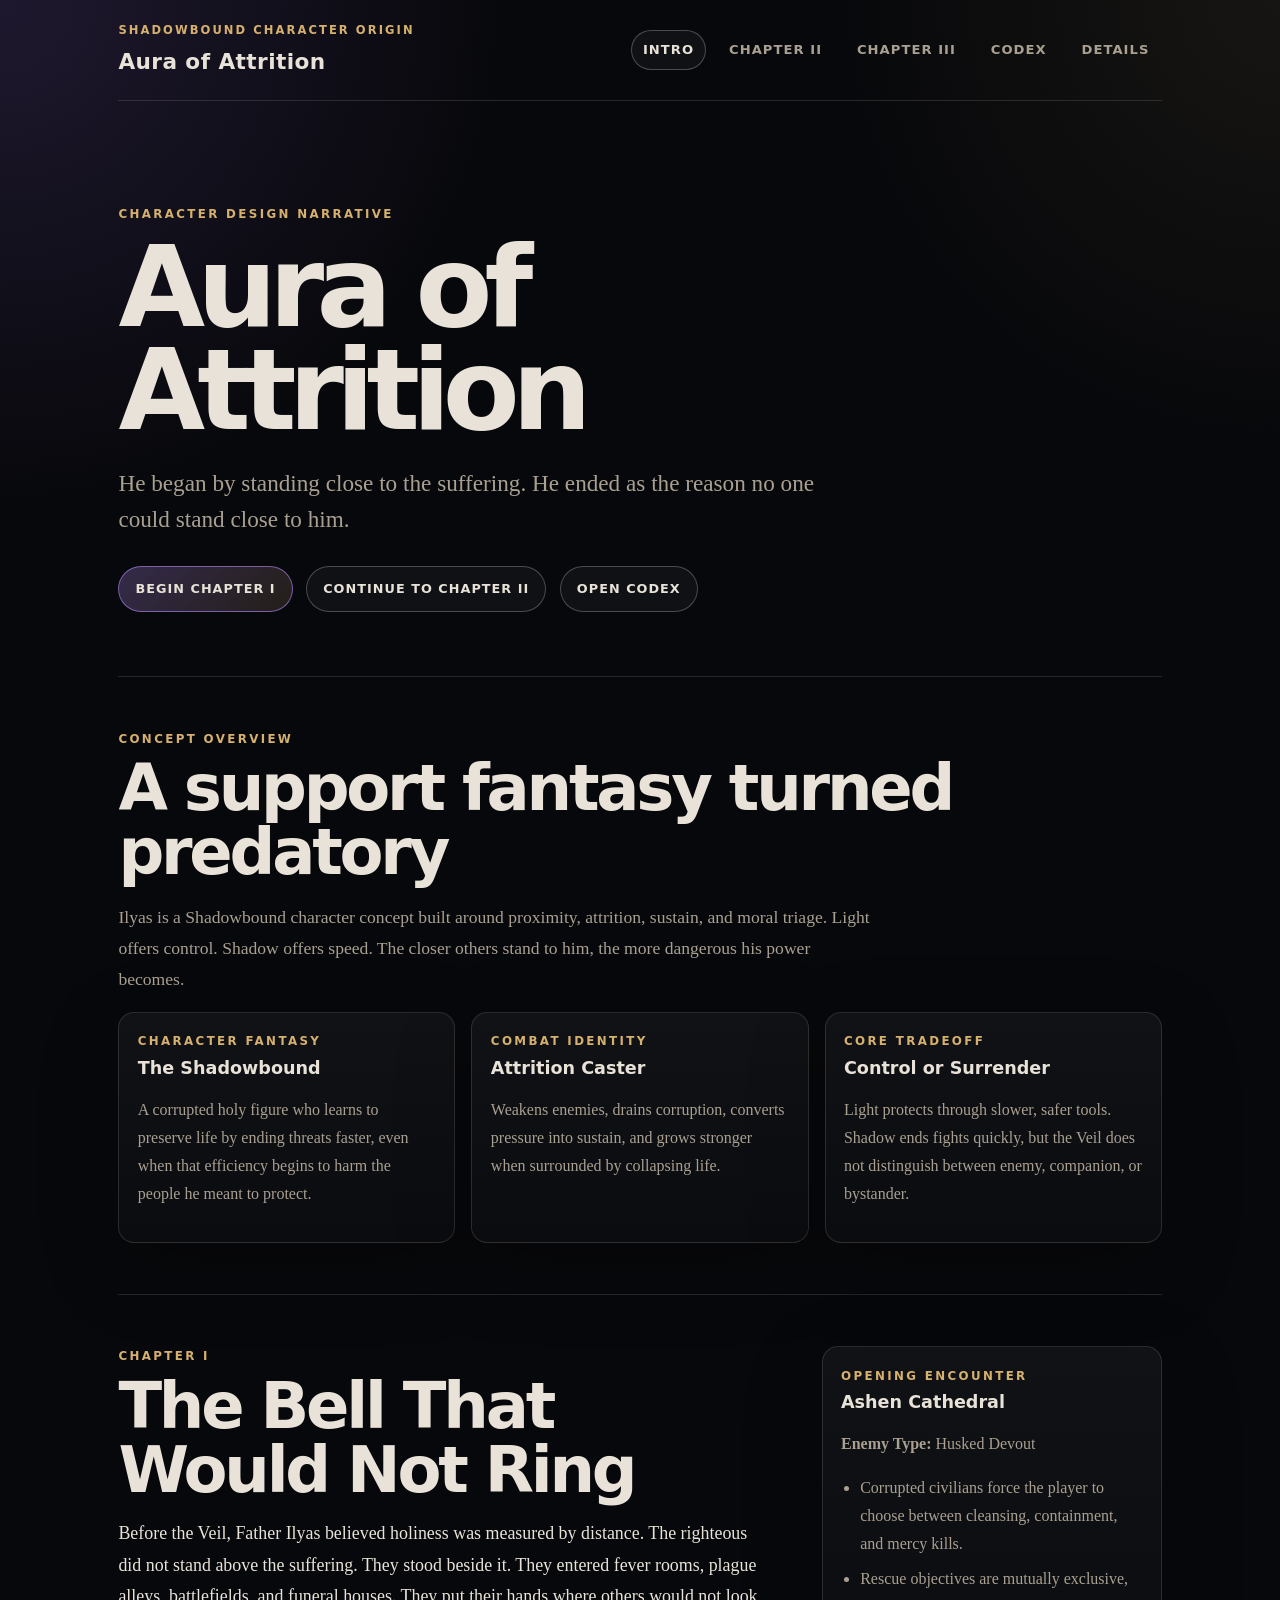
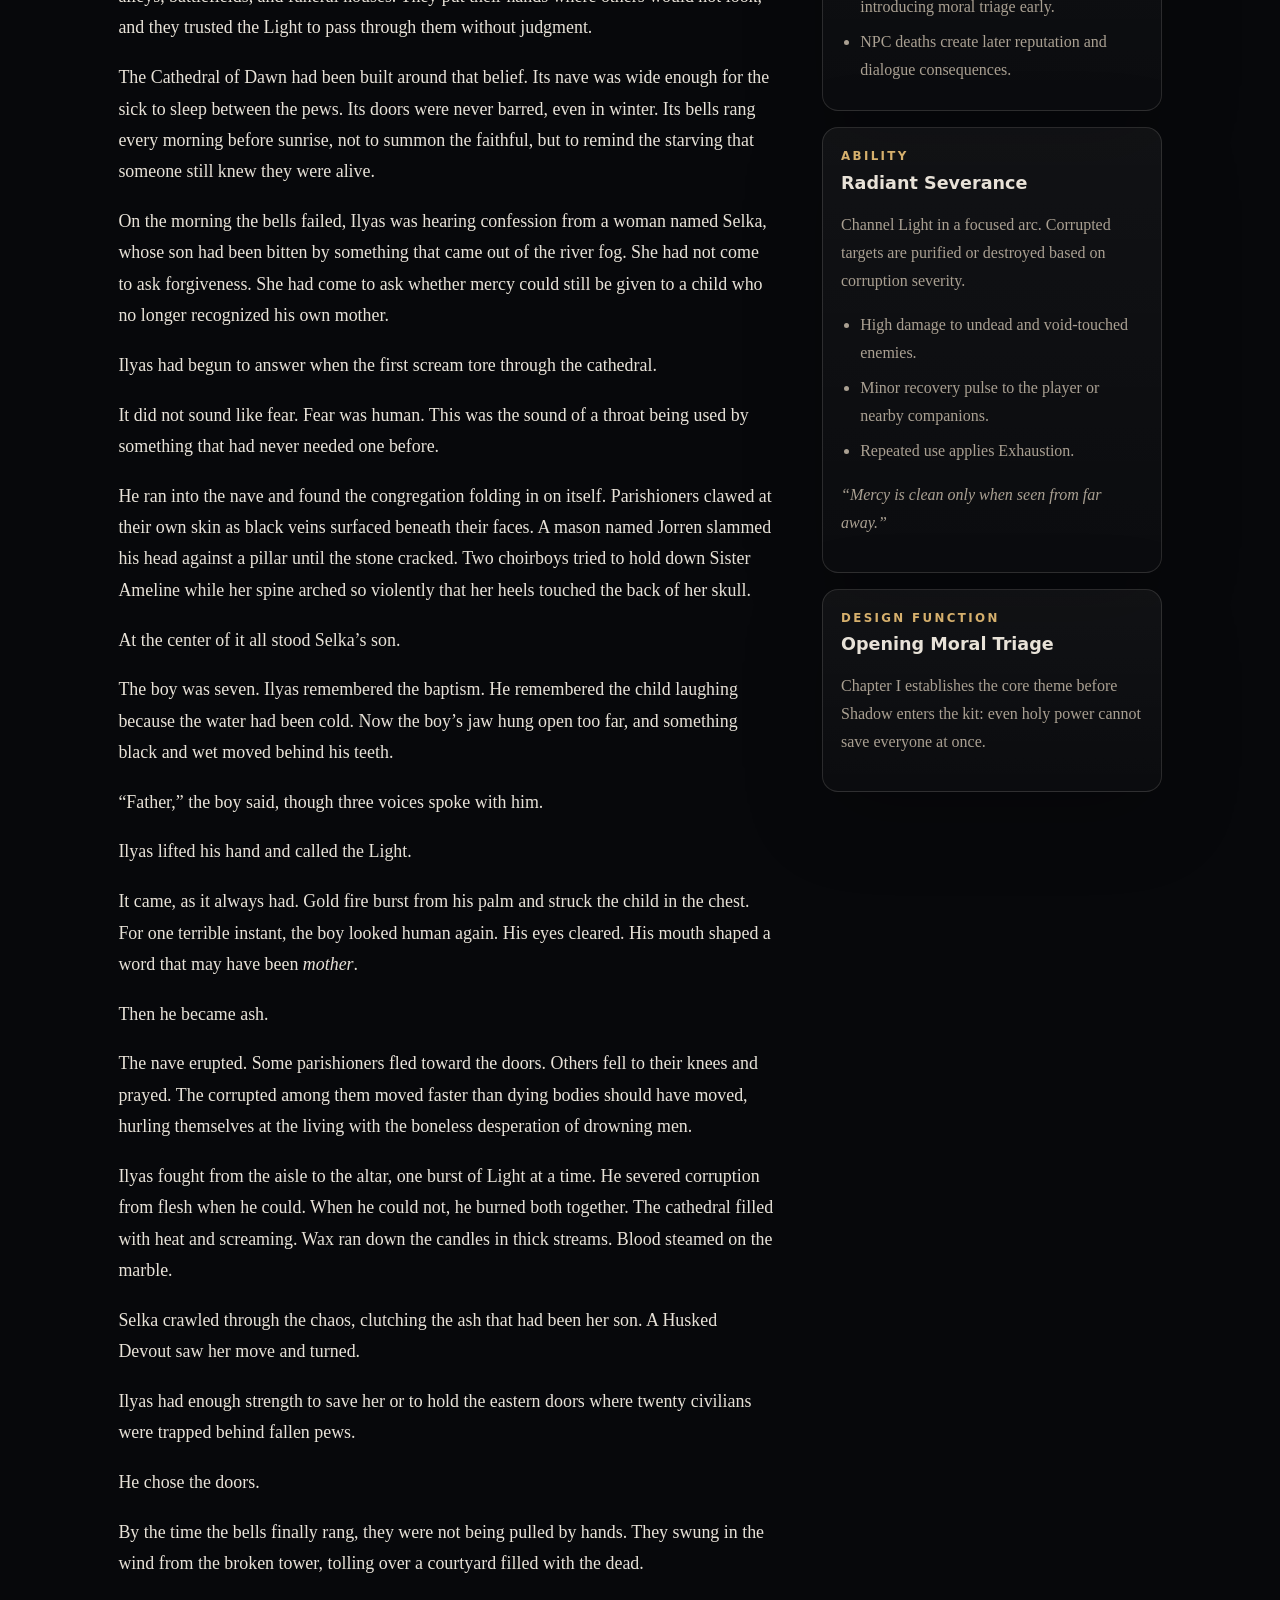
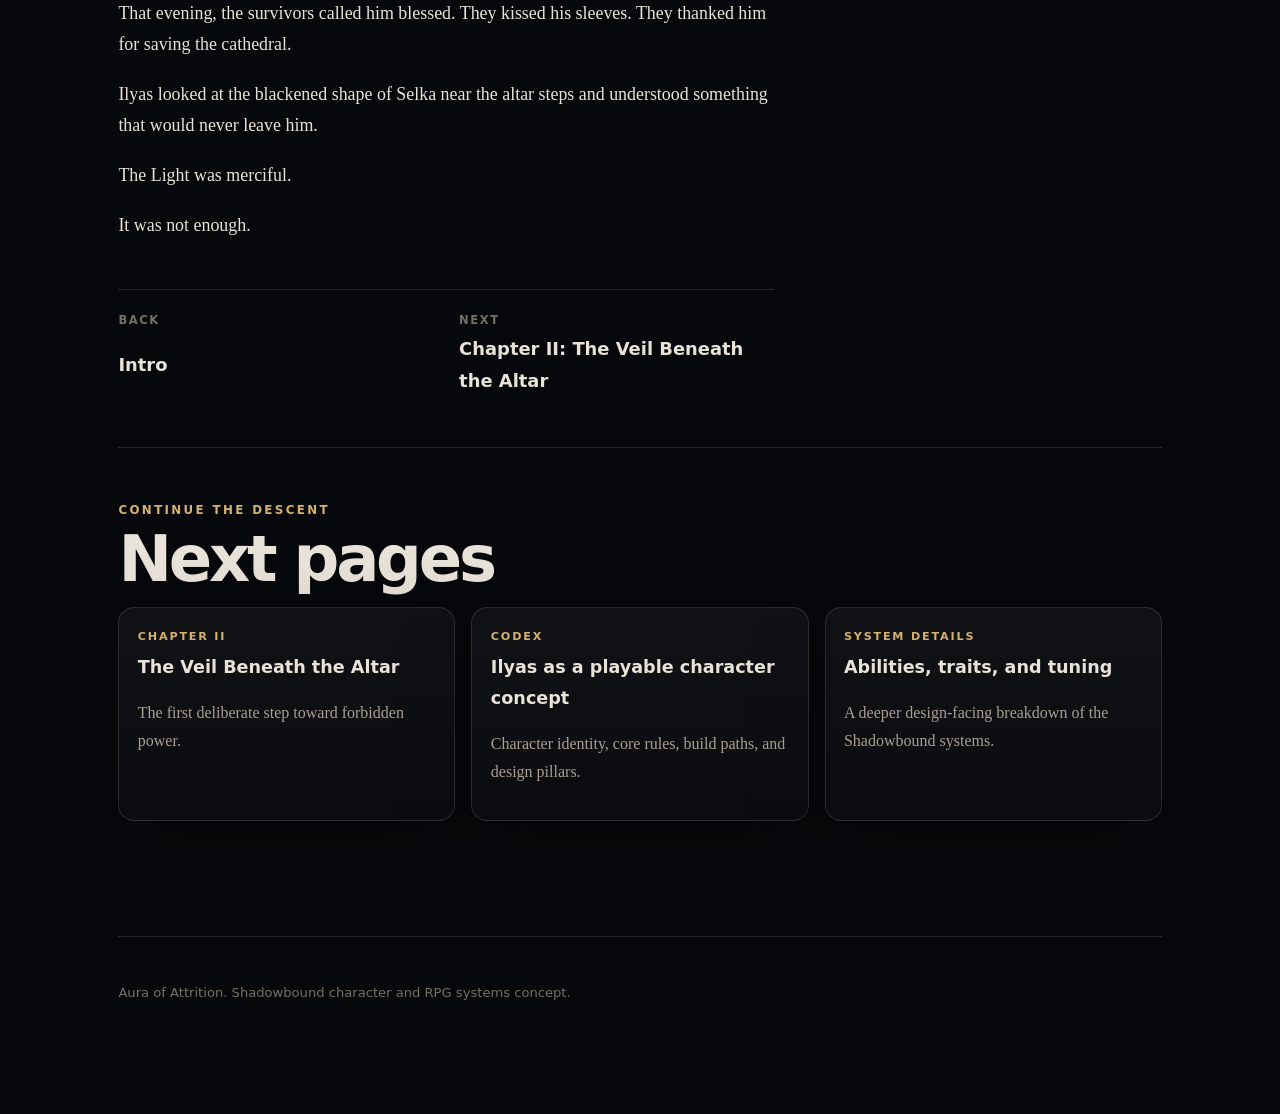
==== commit 4b00651e: "chapter separation" ====
--- a/index.html
+++ b/index.html
@@ -3,1949 +3,309 @@
   <head>
     <meta charset="UTF-8" />
     <meta name="viewport" content="width=device-width, initial-scale=1.0" />
-    <title>Aura of Attrition | Shadowbound Priest Origin</title>
-    <style>
-      :root {
-        --bg: #080607;
-        --bg-deep: #030203;
-        --panel: #130d10;
-        --panel-soft: #1b1115;
-        --blood: #8f1f1f;
-        --blood-dark: #4b0d0d;
-        --ember: #d08a37;
-        --ash: #c8bbb0;
-        --muted: #8f827a;
-        --void: #7d4fd6;
-        --light: #d6c08a;
-        --line: rgba(208, 138, 55, 0.22);
-        --shadow-line: rgba(125, 79, 214, 0.26);
-        --max: 1180px;
-      }
-
-      * {
-        box-sizing: border-box;
-      }
-
-      html {
-        scroll-behavior: smooth;
-      }
-
-      body {
-        margin: 0;
-        background:
-          radial-gradient(
-            circle at 50% 0%,
-            rgba(143, 31, 31, 0.28),
-            transparent 34rem
-          ),
-          radial-gradient(
-            circle at 80% 16%,
-            rgba(125, 79, 214, 0.12),
-            transparent 28rem
-          ),
-          linear-gradient(
-            180deg,
-            #10090b 0%,
-            var(--bg) 34%,
-            var(--bg-deep) 100%
-          );
-        color: var(--ash);
-        font-family: Georgia, "Times New Roman", serif;
-        line-height: 1.72;
-      }
-
-      body::before {
-        content: "";
-        position: fixed;
-        inset: 0;
-        pointer-events: none;
-        background-image:
-          linear-gradient(rgba(255, 255, 255, 0.025) 1px, transparent 1px),
-          linear-gradient(
-            90deg,
-            rgba(255, 255, 255, 0.018) 1px,
-            transparent 1px
-          );
-        background-size: 48px 48px;
-        mask-image: linear-gradient(to bottom, black, transparent 92%);
-        opacity: 0.28;
-        z-index: -1;
-      }
-
-      .hero {
-        min-height: 86vh;
-        display: grid;
-        place-items: center;
-        padding: 5rem 1.25rem 4rem;
-        position: relative;
-        overflow: hidden;
-        border-bottom: 1px solid var(--line);
-      }
-
-      .hero::after {
-        content: "";
-        position: absolute;
-        width: 62rem;
-        height: 62rem;
-        border-radius: 50%;
-        background:
-          radial-gradient(
-            circle,
-            transparent 0 31%,
-            rgba(214, 192, 138, 0.08) 31.3% 31.8%,
-            transparent 32.1%
-          ),
-          radial-gradient(circle, rgba(125, 79, 214, 0.14), transparent 58%);
-        filter: blur(0.3px);
-        top: -22rem;
-        opacity: 0.75;
-      }
-
-      .hero-inner {
-        width: min(var(--max), 100%);
-        position: relative;
-        z-index: 1;
-        text-align: center;
-      }
-
-      .kicker {
-        color: var(--ember);
-        text-transform: uppercase;
-        letter-spacing: 0.24em;
-        font:
-          700 0.78rem/1.4 Arial,
-          sans-serif;
-        margin-bottom: 1rem;
-      }
-
-      h1 {
-        margin: 0;
-        font-size: clamp(3rem, 9vw, 8.4rem);
-        line-height: 0.92;
-        letter-spacing: -0.06em;
-        color: #f0e4cf;
-        text-shadow:
-          0 0 24px rgba(143, 31, 31, 0.65),
-          0 0 62px rgba(125, 79, 214, 0.35);
-      }
-
-      .subtitle {
-        max-width: 720px;
-        margin: 1.5rem auto 0;
-        color: var(--muted);
-        font-size: clamp(1.05rem, 2vw, 1.35rem);
-      }
-
-      .hero-actions {
-        display: flex;
-        flex-wrap: wrap;
-        gap: 0.9rem;
-        justify-content: center;
-        margin-top: 2rem;
-      }
-
-      .button {
-        display: inline-flex;
-        align-items: center;
-        justify-content: center;
-        min-height: 46px;
-        padding: 0.72rem 1rem;
-        color: #f3dec2;
-        text-decoration: none;
-        border: 1px solid rgba(208, 138, 55, 0.44);
-        background: linear-gradient(
-          180deg,
-          rgba(143, 31, 31, 0.55),
-          rgba(28, 12, 13, 0.75)
-        );
-        box-shadow: 0 0 22px rgba(143, 31, 31, 0.22);
-        font:
-          700 0.8rem/1 Arial,
-          sans-serif;
-        text-transform: uppercase;
-        letter-spacing: 0.12em;
-      }
-
-      .button.secondary {
-        background: rgba(8, 6, 7, 0.68);
-        border-color: rgba(125, 79, 214, 0.42);
-      }
-
-      .page {
-        width: min(var(--max), 100%);
-        margin: 0 auto;
-        padding: 3rem 1.25rem 6rem;
-      }
-
-      .meta-strip {
-        display: grid;
-        grid-template-columns: repeat(4, 1fr);
-        gap: 1px;
-        margin-bottom: 4rem;
-        border: 1px solid var(--line);
-        background: var(--line);
-      }
-
-      .meta-card {
-        background: rgba(13, 8, 10, 0.95);
-        padding: 1.1rem;
-        min-height: 110px;
-      }
-
-      .meta-card strong {
-        display: block;
-        color: var(--ember);
-        font:
-          700 0.73rem/1.3 Arial,
-          sans-serif;
-        text-transform: uppercase;
-        letter-spacing: 0.13em;
-        margin-bottom: 0.45rem;
-      }
-
-      .meta-card span {
-        color: #eadcc8;
-        font-size: 1rem;
-      }
-
-      .chapter {
-        margin: 0 0 6rem;
-      }
-
-      .chapter-header {
-        margin-bottom: 1.8rem;
-        border-left: 3px solid var(--blood);
-        padding-left: 1rem;
-      }
-
-      .chapter-number {
-        color: var(--void);
-        font:
-          700 0.78rem/1 Arial,
-          sans-serif;
-        letter-spacing: 0.18em;
-        text-transform: uppercase;
-      }
-
-      h2 {
-        margin: 0.25rem 0 0;
-        font-size: clamp(2rem, 5vw, 3.75rem);
-        line-height: 1;
-        color: #eadcc8;
-        letter-spacing: -0.04em;
-      }
-
-      .story-grid {
-        display: grid;
-        grid-template-columns: minmax(0, 1fr) 360px;
-        gap: 2rem;
-        align-items: start;
-      }
-
-      .story {
-        font-size: 1.13rem;
-      }
-
-      .story p {
-        margin: 0 0 1.35rem;
-      }
-
-      .story .hard-line {
-        color: #f0e4cf;
-        font-size: 1.35rem;
-        line-height: 1.55;
-      }
-
-      .aside-stack {
-        display: grid;
-        gap: 1rem;
-        position: sticky;
-        top: 1rem;
-      }
-
-      .game-card {
-        background:
-          linear-gradient(180deg, rgba(32, 17, 21, 0.96), rgba(10, 7, 8, 0.96)),
-          radial-gradient(
-            circle at 100% 0%,
-            rgba(125, 79, 214, 0.18),
-            transparent 14rem
-          );
-        border: 1px solid var(--line);
-        box-shadow:
-          inset 0 0 0 1px rgba(255, 255, 255, 0.025),
-          0 18px 48px rgba(0, 0, 0, 0.35);
-        padding: 1rem;
-      }
-
-      .game-card.void {
-        border-color: var(--shadow-line);
-        box-shadow: 0 0 34px rgba(125, 79, 214, 0.12);
-      }
-
-      .game-label {
-        color: var(--ember);
-        font:
-          800 0.7rem/1.4 Arial,
-          sans-serif;
-        letter-spacing: 0.18em;
-        text-transform: uppercase;
-        margin-bottom: 0.45rem;
-      }
-
-      .game-card h3 {
-        margin: 0 0 0.55rem;
-        color: #f4e8d8;
-        font-size: 1.2rem;
-        line-height: 1.2;
-      }
-
-      .game-card p,
-      .game-card li {
-        color: var(--muted);
-        font-size: 0.94rem;
-        line-height: 1.55;
-      }
-
-      .game-card ul {
-        margin: 0.65rem 0 0;
-        padding-left: 1.1rem;
-      }
-
-      .flavor {
-        color: #d4c0b4 !important;
-        font-style: italic;
-        border-top: 1px solid rgba(255, 255, 255, 0.08);
-        padding-top: 0.75rem;
-        margin-top: 0.8rem;
-      }
-
-      .dm-choice {
-        border: 1px solid rgba(125, 79, 214, 0.42);
-        background:
-          radial-gradient(
-            circle at 100% 0%,
-            rgba(125, 79, 214, 0.15),
-            transparent 12rem
-          ),
-          rgba(20, 11, 25, 0.78);
-        padding: 1rem;
-        font-family: Georgia, "Times New Roman", serif;
-        box-shadow: inset 0 0 18px rgba(125, 79, 214, 0.08);
-      }
-
-      .dm-choice strong {
-        color: #d8c4ff;
-        display: block;
-        margin-bottom: 0.6rem;
-        letter-spacing: 0.12em;
-        text-transform: uppercase;
-        font:
-          800 0.72rem/1.4 Arial,
-          sans-serif;
-      }
-
-      .dm-choice p {
-        margin: 0 0 0.7rem;
-        color: var(--muted);
-        font-size: 0.96rem;
-        line-height: 1.6;
-      }
-
-      .dm-choice .spoken-choice {
-        color: #f0e4cf;
-        font-style: italic;
-        border-left: 2px solid rgba(208, 138, 55, 0.42);
-        padding-left: 0.75rem;
-      }
-
-      .choice {
-        display: inline-block;
-        margin-top: 0.75rem;
-        color: #fff0d6;
-        background: rgba(143, 31, 31, 0.45);
-        border: 1px solid rgba(208, 138, 55, 0.38);
-        padding: 0.42rem 0.7rem;
-        font:
-          700 0.78rem/1 Arial,
-          sans-serif;
-        letter-spacing: 0.09em;
-        text-transform: uppercase;
-      }
-
-      .divider {
-        width: 100%;
-        height: 1px;
-        margin: 4rem 0;
-        background: linear-gradient(
-          90deg,
-          transparent,
-          var(--line),
-          transparent
-        );
-      }
-
-      .ending-card {
-        margin-top: 2rem;
-        padding: 2rem;
-        border: 1px solid rgba(208, 138, 55, 0.34);
-        background:
-          radial-gradient(
-            circle at 50% 0%,
-            rgba(143, 31, 31, 0.24),
-            transparent 22rem
-          ),
-          rgba(9, 6, 7, 0.92);
-        text-align: center;
-      }
-
-      .ending-card h2 {
-        font-size: clamp(2.2rem, 6vw, 5rem);
-      }
-
-      .ending-card p {
-        max-width: 780px;
-        margin: 1rem auto 0;
-        color: var(--muted);
-        font-size: 1.1rem;
-      }
-
-      @media (max-width: 900px) {
-        .meta-strip {
-          grid-template-columns: repeat(2, 1fr);
-        }
-
-        .story-grid {
-          grid-template-columns: 1fr;
-        }
-
-        .aside-stack {
-          position: static;
-        }
-      }
-
-      @media (max-width: 560px) {
-        .hero {
-          min-height: 74vh;
-        }
-
-        .meta-strip {
-          grid-template-columns: 1fr;
-        }
-
-        .story {
-          font-size: 1.04rem;
-        }
-      }
-    </style>
+    <title>Aura of Attrition | Shadowbound Character Origin</title>
+    <link rel="stylesheet" href="styles.css" />
   </head>
   <body>
-    <header class="hero" id="top">
-      <div class="hero-inner">
-        <div class="kicker">Shadowbound Priest Origin</div>
-        <h1>Aura of Attrition</h1>
-        <p class="subtitle">
-          He began by standing close to the suffering. He ended as the reason no
-          one could stand close to him.
-        </p>
-        <div class="hero-actions">
-          <a class="button" href="#story">Begin the Descent</a>
-          <a class="button secondary" href="#legend">View Character Legend</a>
-        </div>
-      </div>
-    </header>
-
-    <main class="page" id="story">
-      <section class="meta-strip" aria-label="Character overview">
-        <div class="meta-card">
-          <strong>Class Fantasy</strong>
-          <span>Shadowbound Priest</span>
-        </div>
-        <div class="meta-card">
-          <strong>Core Conflict</strong>
-          <span>Salvation through corruption</span>
-        </div>
-        <div class="meta-card">
-          <strong>Primary Mechanic</strong>
-          <span>Power increases as proximity becomes lethal</span>
-        </div>
-        <div class="meta-card">
-          <strong>Alignment</strong>
-          <span>Unbound from Light and Shadow</span>
-        </div>
-      </section>
-
-      <section class="chapter">
-        <div class="chapter-header">
-          <div class="chapter-number">Chapter I</div>
-          <h2>The Bell That Would Not Ring</h2>
-        </div>
-        <div class="story-grid">
-          <article class="story">
-            <p>
-              Before the Veil, Father Ilyas believed holiness was measured by
-              distance. The righteous did not stand above the suffering. They
-              stood beside it. They entered fever rooms, plague alleys,
-              battlefields, and funeral houses. They put their hands where
-              others would not look, and they trusted the Light to pass through
-              them without judgment.
-            </p>
-
-            <p>
-              The Cathedral of Dawn had been built around that belief. Its nave
-              was wide enough for the sick to sleep between the pews. Its doors
-              were never barred, even in winter. Its bells rang every morning
-              before sunrise, not to summon the faithful, but to remind the
-              starving that someone still knew they were alive.
-            </p>
-
-            <p>
-              On the morning the bells failed, Ilyas was hearing confession from
-              a woman named Selka, whose son had been bitten by something that
-              came out of the river fog. She had not come to ask forgiveness.
-              She had come to ask whether mercy could still be given to a child
-              who no longer recognized his own mother.
-            </p>
-
-            <p>
-              Ilyas had begun to answer when the first scream tore through the
-              cathedral.
-            </p>
-
-            <p>
-              It did not sound like fear. Fear was human. This was the sound of
-              a throat being used by something that had never needed one before.
-            </p>
-
-            <p>
-              He ran into the nave and found the congregation folding in on
-              itself. Parishioners clawed at their own skin as black veins
-              surfaced beneath their faces. A mason named Jorren slammed his
-              head against a pillar until the stone cracked. Two choirboys tried
-              to hold down Sister Ameline while her spine arched so violently
-              that her heels touched the back of her skull.
-            </p>
-
-            <p>At the center of it all stood Selka’s son.</p>
-
-            <p>
-              The boy was seven. Ilyas remembered the baptism. He remembered the
-              child laughing because the water had been cold. Now the boy’s jaw
-              hung open too far, and something black and wet moved behind his
-              teeth.
-            </p>
-
-            <p>“Father,” the boy said, though three voices spoke with him.</p>
-
-            <p>Ilyas lifted his hand and called the Light.</p>
-
-            <p>
-              It came, as it always had. Gold fire burst from his palm and
-              struck the child in the chest. For one terrible instant, the boy
-              looked human again. His eyes cleared. His mouth shaped a word that
-              may have been <em>mother</em>.
-            </p>
-
-            <p>Then he became ash.</p>
-
-            <p>
-              The nave erupted. Some parishioners fled toward the doors. Others
-              fell to their knees and prayed. The corrupted among them moved
-              faster than dying bodies should have moved, hurling themselves at
-              the living with the boneless desperation of drowning men.
-            </p>
-
-            <p>
-              Ilyas fought from the aisle to the altar, one burst of Light at a
-              time. He severed corruption from flesh when he could. When he
-              could not, he burned both together. The cathedral filled with heat
-              and screaming. Wax ran down the candles in thick streams. Blood
-              steamed on the marble.
-            </p>
-
-            <p>
-              Selka crawled through the chaos, clutching the ash that had been
-              her son. A Husked Devout saw her move and turned.
-            </p>
-
-            <p>
-              Ilyas had enough strength to save her or to hold the eastern doors
-              where twenty civilians were trapped behind fallen pews.
-            </p>
-
-            <p>He chose the doors.</p>
-
-            <p>
-              By the time the bells finally rang, they were not being pulled by
-              hands. They swung in the wind from the broken tower, tolling over
-              a courtyard filled with the dead.
-            </p>
-
-            <p>
-              That evening, the survivors called him blessed. They kissed his
-              sleeves. They thanked him for saving the cathedral.
-            </p>
-
-            <p>
-              Ilyas looked at the blackened shape of Selka near the altar steps
-              and understood something that would never leave him.
-            </p>
-
-            <p>The Light was merciful.</p>
-
-            <p>It was not enough.</p>
-          </article>
-
-          <aside class="aside-stack" aria-label="Gameplay notes for Chapter I">
-            <div class="game-card">
-              <div class="game-label">Opening Encounter</div>
-              <h3>Ashen Cathedral</h3>
-              <p><strong>Enemy Type:</strong> Husked Devout</p>
-              <ul>
-                <li>
-                  Corrupted civilians force the player to choose between
-                  cleansing, containment, and mercy kills.
-                </li>
-                <li>
-                  Rescue objectives are mutually exclusive, introducing moral
-                  triage early.
-                </li>
-                <li>
-                  NPC deaths create later reputation and dialogue consequences.
-                </li>
-              </ul>
+    <div class="page-shell" id="top">
+      <header class="site-header">
+        <a
+          class="site-brand"
+          href="index.html"
+          aria-label="Aura of Attrition home"
+        >
+          <span class="site-brand__eyebrow">Shadowbound Character Origin</span>
+          <span class="site-brand__title">Aura of Attrition</span>
+        </a>
+
+        <nav class="site-nav" aria-label="Primary navigation">
+          <a href="index.html" aria-current="page">Intro</a>
+          <a href="chapter-2.html">Chapter II</a>
+          <a href="chapter-3.html">Chapter III</a>
+          <a href="codex.html">Codex</a>
+          <a href="details.html">Details</a>
+        </nav>
+      </header>
+
+      <main>
+        <section class="hero" aria-labelledby="page-title">
+          <div class="hero__kicker">Character Design Narrative</div>
+          <h1 id="page-title">Aura of Attrition</h1>
+          <p class="hero__subtitle">
+            He began by standing close to the suffering. He ended as the reason
+            no one could stand close to him.
+          </p>
+          <div class="hero__actions">
+            <a class="button button--primary" href="#chapter-1"
+              >Begin Chapter I</a
+            >
+            <a class="button" href="chapter-2.html">Continue to Chapter II</a>
+            <a class="button" href="codex.html">Open Codex</a>
+          </div>
+        </section>
+
+        <section class="section" aria-labelledby="overview-title">
+          <div class="section-kicker">Concept Overview</div>
+          <h2 id="overview-title">A support fantasy turned predatory</h2>
+          <p class="section-intro">
+            Ilyas is a Shadowbound character concept built around proximity,
+            attrition, sustain, and moral triage. Light offers control. Shadow
+            offers speed. The closer others stand to him, the more dangerous his
+            power becomes.
+          </p>
+
+          <div class="card-grid">
+            <div class="card">
+              <div class="game-label">Character Fantasy</div>
+              <h3>The Shadowbound</h3>
+              <p>
+                A corrupted holy figure who learns to preserve life by ending
+                threats faster, even when that efficiency begins to harm the
+                people he meant to protect.
+              </p>
             </div>
-            <div class="game-card">
-              <div class="game-label">Ability</div>
-              <h3>Radiant Severance</h3>
-              <p>
-                Channel Light in a focused arc. Corrupted targets are purified
-                or destroyed based on corruption severity.
-              </p>
-              <ul>
-                <li>High damage to undead and void-touched enemies.</li>
-                <li>Minor healing pulse to nearby allies.</li>
-                <li>Repeated use applies Exhaustion.</li>
-              </ul>
-              <p class="flavor">
-                “Mercy is clean only when seen from far away.”
+
+            <div class="card">
+              <div class="game-label">Combat Identity</div>
+              <h3>Attrition Caster</h3>
+              <p>
+                Weakens enemies, drains corruption, converts pressure into
+                sustain, and grows stronger when surrounded by collapsing life.
               </p>
             </div>
-          </aside>
-        </div>
-      </section>
-
-      <section class="chapter">
-        <div class="chapter-header">
-          <div class="chapter-number">Chapter II</div>
-          <h2>The Veil Beneath the Altar</h2>
-        </div>
-        <div class="story-grid">
-          <article class="story">
-            <p>
-              The dead were still being counted when Ilyas descended beneath the
-              cathedral.
-            </p>
-
-            <p>
-              No one ordered him to go. No one knew the lower crypt existed
-              except the senior clergy, and most of them had died in the first
-              hour of the attack. The entrance had been hidden beneath the
-              reliquary of Saint Orven, a martyr famous for sealing a wound in
-              the world by singing until his lungs filled with blood.
-            </p>
-
-            <p>
-              Ilyas moved the reliquary himself. The saint’s bones rattled
-              inside their silver case as the stone slab beneath scraped open.
-            </p>
-
-            <p>
-              The stairs below did not smell of dust. They smelled of rain on
-              old iron.
-            </p>
-
-            <p>
-              He carried no torch. The Light gathered around his fingers, but it
-              seemed thinner there, less certain. It touched the walls and drew
-              back. Old warnings had been carved into the stone in several dead
-              languages. Ilyas knew only one of them.
-            </p>
-
-            <p><em>Do not mistake answer for grace.</em></p>
-
-            <p>
-              At the bottom of the stairwell, the crypt opened into a circular
-              chamber. The floor had split down the center, not cracked by age
-              or pressure, but parted like lips. Black vapor rose from the
-              fracture in slow ribbons. It curled toward Ilyas as he approached.
-            </p>
-
-            <p>
-              The scriptures called the Veil an absence. Darkness without
-              purpose. Hunger without shape.
-            </p>
-
-            <p>That was the first lie he recognized.</p>
-
-            <p>The Veil was not empty. It was listening.</p>
-
-            <p>
-              Ilyas stood over the fracture and felt a presence consider him.
-              Not a demon. Not a god. Something quieter and older than worship.
-              It did not promise power. It did not seduce him with visions. It
-              simply showed him the cathedral as it had been that morning, then
-              showed it again with every Husk dead before it touched a civilian.
-            </p>
-
-            <p>He saw Selka alive.</p>
-
-            <p>He saw the child die faster.</p>
-
-            <p>
-              He saw himself standing in the center of it all, untouched and
-              terrible.
-            </p>
-
-            <p>“No,” he whispered.</p>
-
-            <p>The Veil did not answer.</p>
-
-            <p>
-              It did not need to. Ilyas had already begun bargaining with the
-              vision. Not because he wanted darkness. Not because he hated the
-              Light. Because he had seen the shape of a better outcome, and it
-              had cost him nothing yet.
-            </p>
-
-            <p>He knelt and placed his hand inside the fracture.</p>
-
-            <p>
-              Cold entered him without violence. It moved through his skin, his
-              blood, his breath. It filled every hollow place grief had opened.
-              For a moment, he thought he heard every candle in the cathedral
-              above extinguish at once.
-            </p>
-
-            <p>
-              Then the cold settled around his heart like a second set of ribs.
-            </p>
-          </article>
-
-          <aside class="aside-stack" aria-label="Gameplay notes for Chapter II">
-            <div class="dm-choice">
-              <strong>Dungeon Master Choice</strong>
-              <p>
-                The chamber grows still. The Light does not abandon you, but it
-                stops speaking first.
-              </p>
-              <p class="spoken-choice">
-                If Ilyas places his hand upon the fracture, he may draw from
-                what waits beneath the altar. The power will answer. It will not
-                leave cleanly.
-              </p>
-              <span class="choice">Place your hand upon the Veil</span>
+
+            <div class="card">
+              <div class="game-label">Core Tradeoff</div>
+              <h3>Control or Surrender</h3>
+              <p>
+                Light protects through slower, safer tools. Shadow ends fights
+                quickly, but the Veil does not distinguish between enemy,
+                companion, or bystander.
+              </p>
             </div>
-            <div class="game-card void">
-              <div class="game-label">Lore Object</div>
-              <h3>The Veil Fracture</h3>
-              <p>
-                A sealed wound beneath the Cathedral of Dawn. It does not tempt
-                through lies. It offers outcomes without discussing cost.
-              </p>
-              <p class="flavor">
-                “Every forbidden door was built by someone who once believed it
-                should remain closed.”
-              </p>
-            </div>
-          </aside>
-        </div>
-      </section>
-
-      <section class="chapter">
-        <div class="chapter-header">
-          <div class="chapter-number">Chapter III</div>
-          <h2>The First Borrowing</h2>
-        </div>
-        <div class="story-grid">
-          <article class="story">
-            <p>
-              The second incursion came three nights later, when the city had
-              not yet finished digging graves for the first.
-            </p>
-
-            <p>
-              This time the attack began in the plague district, where families
-              slept six to a room and the alleys were too narrow for carts.
-              Ilyas arrived with six wardens, two healers, and a crowd of
-              desperate volunteers carrying farm tools and kitchen knives. They
-              looked to him because he wore white vestments and because
-              survivors had already begun to exaggerate what he had done at the
-              cathedral.
-            </p>
-
-            <p>He told them to stay behind him.</p>
-
-            <p>
-              The first Husk came through a doorway on all fours. It had once
-              been a butcher. Ilyas recognized the apron before he recognized
-              the face. Its arms had lengthened, fingers dragging against the
-              stones, nails split and sharpened into hooks.
-            </p>
-
-            <p>Ilyas raised his right hand to call the Light.</p>
-
-            <p>His left moved first.</p>
-
-            <p>
-              Shadow slid out of him in a thin, soundless thread. It reached the
-              butcher before the creature could spring. The Husk froze. Its
-              mouth opened. Black vapor poured from its eyes, nose, and throat,
-              pulled into Ilyas like smoke into a chimney.
-            </p>
-
-            <p>The body collapsed without flame.</p>
-
-            <p>No ash. No explosion. No wasted motion.</p>
-
-            <p>The volunteers stared.</p>
-
-            <p>Ilyas stared with them.</p>
-
-            <p>
-              He felt no exhaustion. Quite the opposite. The corruption entered
-              him and became strength. The ache in his shoulder from moving
-              Saint Orven’s reliquary vanished. The cut across his palm sealed.
-              His breathing steadied.
-            </p>
-
-            <p>
-              Another Husk came. Then three. Then a dozen from the alley mouth.
-            </p>
-
-            <p>Ilyas pulled again.</p>
-
-            <p>
-              This time the shadow spread wider. It caught the front line of
-              creatures and unraveled them where they stood. Their bodies sank
-              inward, ribs collapsing, faces drying into leather. The wardens
-              cheered. One of the healers began to laugh in disbelief.
-            </p>
-
-            <p>Then a volunteer behind Ilyas dropped to one knee.</p>
-
-            <p>
-              His name was Bren. He was seventeen, maybe eighteen, with a rusted
-              spear and a strip of red cloth tied around his wrist. Ilyas had
-              seen him earlier helping an old man across the square.
-            </p>
-
-            <p>Bren coughed, wiping blood from his nose.</p>
-
-            <p>“I’m fine,” the boy said before anyone asked.</p>
-
-            <p>
-              Ilyas felt the truth before he understood it. The shadow had not
-              only drawn from the Husks. It had brushed everything living
-              nearby. A sliver from each. A breath. A pulse. A little warmth
-              taken without permission.
-            </p>
-
-            <p>More Husks appeared at the alley mouth.</p>
-
-            <p>Bren was still coughing.</p>
-
-            <p>
-              Ilyas could stop. He could fall back and force the wardens to hold
-              the line while he returned to the slower mercy of Light.
-            </p>
-
-            <p>Instead, he reached deeper.</p>
-
-            <p>The alley died.</p>
-
-            <p>
-              When the last Husk fell, Bren was lying on his side, eyes open,
-              red cloth dark around his wrist. The healers said his heart had
-              failed from fear. The wardens repeated it because it was easier.
-            </p>
-
-            <p>Ilyas said nothing.</p>
-
-            <p>
-              That night, the district survived. Mothers pressed their children
-              to their chests and wept his name like a prayer. Men who had
-              doubted him bowed when he passed.
-            </p>
-
-            <p>
-              Ilyas returned to the cathedral and washed Bren’s blood from the
-              hem of his vestments.
-            </p>
-
-            <p>It took longer than expected.</p>
-          </article>
-
-          <aside
-            class="aside-stack"
-            aria-label="Gameplay notes for Chapter III"
-          >
-            <div class="game-card void">
-              <div class="game-label">Ability Acquired</div>
-              <h3>Grasp of the Veil</h3>
-              <p>
-                Drain life and corruption from enemies. Restores significant
-                health and removes personal afflictions.
-              </p>
-              <ul>
-                <li>Primary targets suffer rapid decay.</li>
-                <li>Nearby living creatures lose minor vitality.</li>
-                <li>Repeated use increases hidden Aura instability.</li>
-              </ul>
-              <p class="flavor">
-                “He found a way to heal faster. The world learned to bleed
-                quietly.”
-              </p>
-            </div>
-            <div class="game-card">
-              <div class="game-label">Narrative Consequence</div>
-              <h3>Witnessed Miracle</h3>
-              <p>
-                Public reputation improves after the district survives. Private
-                suspicion begins among healers, wardens, and anyone standing
-                close enough to feel the cost.
-              </p>
-            </div>
-          </aside>
-        </div>
-      </section>
-
-      <section class="chapter">
-        <div class="chapter-header">
-          <div class="chapter-number">Chapter IV</div>
-          <h2>The Party That Faded</h2>
-        </div>
-        <div class="story-grid">
-          <article class="story">
-            <p>
-              The Church refused to abandon Ilyas because abandoning him would
-              have required admitting they had lost control of their own
-              miracle.
-            </p>
-
-            <p>Instead, they assigned him companions.</p>
-
-            <p>
-              Sir Albrecht was first among them, a broad man with a sunburst
-              shield and a habit of speaking only when silence became
-              impractical. Mira was a novice hymnkeeper whose voice could steady
-              frightened soldiers and soothe fevered children. Tovan was a
-              mercenary who claimed he had fought in nine wars, though he was
-              young enough that at least three of them had to be lies.
-            </p>
-
-            <p>
-              They met Ilyas at the sealed gate beneath the ruined east
-              transept.
-            </p>
-
-            <p>“We are not here to watch you,” Albrecht said.</p>
-
-            <p>
-              “Of course not,” Tovan added, tightening the strap on his sword
-              belt. “We are here to make sure the priest does not heroically die
-              before anyone important can take credit.”
-            </p>
-
-            <p>Mira gave him a sharp look. “That is not why we are here.”</p>
-
-            <p>“It is partly why we are here.”</p>
-
-            <p>Ilyas almost smiled. Almost.</p>
-
-            <p>
-              Their objective was simple in the way doomed things were often
-              simple. Something beneath the basilica was gathering the bodies of
-              the dead and making a choir out of them. Survivors reported
-              hearing hymns from below, sung backward through broken throats.
-              Every hour the sound grew louder. Every hour more corpses
-              disappeared from the grave trenches.
-            </p>
-
-            <p>They entered the catacombs at dusk.</p>
-
-            <p>
-              The first passage was ordinary enough: old stone, low ceilings,
-              alcoves filled with bones. Then the walls began to change. Mortar
-              softened into dark tissue. Roots as thin as veins threaded through
-              the cracks. When Mira brushed one by accident, it recoiled.
-            </p>
-
-            <p>“Something is breathing,” Tovan said.</p>
-
-            <p>“Everything here is dead,” Albrecht replied.</p>
-
-            <p>
-              Tovan drew his sword. “That has not been as reassuring as you
-              think.”
-            </p>
-
-            <p>
-              The first corpse did not rise dramatically. It shifted. A shoulder
-              rolled. A jaw clicked. Its spine bent too far backward, then
-              snapped upright with a wet correction.
-            </p>
-
-            <p>
-              Tovan moved before anyone could stop him. He drove his blade
-              through the corpse’s chest and pinned it to the wall.
-            </p>
-
-            <p>The corpse looked down at the sword, then at him.</p>
-
-            <p>Its ribs opened.</p>
-
-            <p>
-              The bones spread like fingers and closed around Tovan’s forearm.
-              He screamed, not from pain at first, but from the insult of being
-              held by something that should not have been strong enough to hold
-              him.
-            </p>
-
-            <p>
-              Albrecht slammed his shield into the corpse, crushing it against
-              the wall. Ilyas struck with Light at the same moment, and the
-              thing burst apart in a rain of ash and black fluid.
-            </p>
-
-            <p>
-              Tovan staggered back, clutching his arm. Bone-white scratches
-              marked his skin in a perfect ring.
-            </p>
-
-            <p>“Still attached,” he said, trying to grin. “Good sign.”</p>
-
-            <p>No one answered.</p>
-
-            <p>
-              They pushed deeper. At every junction, the backward hymn grew
-              clearer. It had melody but no breath, rhythm but no life. Mira
-              began singing under her breath to counter it. Her hymn put warmth
-              into the air, and for a while the walls stopped pulsing when she
-              passed.
-            </p>
-
-            <p>Then the catacombs opened.</p>
-
-            <p>
-              They found a chamber the size of the cathedral nave, though no
-              such space should have existed beneath the city. Coffins hung from
-              the ceiling by cords of black sinew. Bodies had been arranged
-              along the walls in ascending rows, their mouths sewn open with
-              wire. At the center of the chamber stood Malgeroth, Choir of Rot.
-            </p>
-
-            <p>
-              It had no single body. It wore many. Torso upon torso fused around
-              a central column of bone, faces turning in different directions,
-              all singing the same reversed prayer. Its arms were made of arms.
-              Its crown was a ring of infant skulls polished clean.
-            </p>
-
-            <p>Mira stopped singing.</p>
-
-            <p>Malgeroth sang louder.</p>
-
-            <p>The corpses on the walls opened their eyes.</p>
-
-            <p>
-              Albrecht moved first. He planted his shield and shouted for the
-              others to form behind him. Tovan took the left flank, bleeding arm
-              held close but sword ready. Mira recovered enough to begin a hymn
-              of binding, her voice fragile at first, then stronger as Light
-              gathered around her like dawn through fog.
-            </p>
-
-            <p>
-              Ilyas stood at the rear and cast Radiant Severance into the first
-              wave.
-            </p>
-
-            <p>It worked. For a time, it worked beautifully.</p>
-
-            <p>
-              Light carved through the undead as Albrecht broke their charge.
-              Tovan hacked the legs from anything that slipped around the
-              shield. Mira’s hymn slowed the Rot spreading across the floor,
-              forcing it back in golden ripples. They were four bodies moving
-              toward one purpose. For the first time since the cathedral fell,
-              Ilyas remembered what faith had felt like before it became
-              arithmetic.
-            </p>
-
-            <p>Then Malgeroth changed the song.</p>
-
-            <p>
-              The hymn became a wet grinding sound. The Rot surged across the
-              chamber and climbed Albrecht’s shield. It crawled over Tovan’s
-              boots. It entered Mira’s voice and bent one note sour.
-            </p>
-
-            <p>Albrecht grunted as black lines spread up his wrist.</p>
-
-            <p>“Cleanse!” he shouted.</p>
-
-            <p>
-              Ilyas turned the Light on him. Gold flame burned the corruption
-              away, but the effort cost time. In that time, three corpses
-              reached Mira. Tovan intercepted two. The third struck her across
-              the face and sent her to the ground.
-            </p>
-
-            <p>Ilyas burned the third. Albrecht nearly fell while he did.</p>
-
-            <p>
-              The chamber forced a rhythm on them. Cleanse Albrecht, save Mira.
-              Save Mira, lose ground. Burn the dead, let the Rot spread. Stop
-              the Rot, let Malgeroth sing.
-            </p>
-
-            <p>They were not losing because they lacked courage.</p>
-
-            <p>They were losing because courage had become inefficient.</p>
-
-            <p>
-              Ilyas felt the Veil behind his ribs. Not urging. Not whispering.
-              Waiting.
-            </p>
-
-            <p>
-              Mira looked back at him from the floor, blood running from her
-              nose. “Father, please.”
-            </p>
-
-            <p>He thought she was asking for help.</p>
-
-            <p>
-              Later, he would wonder if she had already understood and was
-              asking him not to.
-            </p>
-
-            <p>Ilyas lowered his right hand.</p>
-
-            <p>Albrecht saw it. “No.”</p>
-
-            <p>Shadow spread from Ilyas’s feet in a perfect circle.</p>
-
-            <p>
-              It did not explode. It claimed. The gold light in the room dimmed
-              and inverted. Mira’s hymn twisted into a note too low for human
-              lungs. The undead froze as if listening to a command from beneath
-              the world.
-            </p>
-
-            <p>Then they collapsed.</p>
-
-            <p>
-              Malgeroth’s many mouths screamed as the Cathedral of Dusk took
-              shape. The bodies fused into its mass shriveled one by one, souls
-              or shadows or whatever remained of them pulled loose in black
-              strands. The Rot recoiled from the floor. Coffins fell from the
-              ceiling and burst open. The chamber became a storm of dust, bone,
-              and devoured song.
-            </p>
-
-            <p>For three heartbeats, Ilyas believed he had saved them.</p>
-
-            <p>Then Tovan coughed blood across his own hands.</p>
-
-            <p>Mira’s hymn stopped.</p>
-
-            <p>
-              Albrecht turned from the dying boss and forced his way toward
-              Ilyas. Every step looked impossible. His armor blackened. The
-              sunburst on his shield cracked down the center.
-            </p>
-
-            <p>“End it,” Albrecht said.</p>
-
-            <p>Ilyas tried.</p>
-
-            <p>
-              He reached for the edge of the spell and found none. Cathedral of
-              Dusk was not a cast. It was a condition. Once invited, the Veil
-              did not distinguish between enemy, ally, martyr, or friend. It
-              recognized only nearness.
-            </p>
-
-            <p>
-              Tovan fell first. He dropped to one knee, tried to make a joke,
-              and died before finding one.
-            </p>
-
-            <p>
-              Mira crawled toward Ilyas. Her eyes were wide, not accusing, only
-              terrified by the betrayal of her own body. Frost whitened her
-              lips.
-            </p>
-
-            <p>“Father,” she whispered, “why am I cold?”</p>
-
-            <p>
-              Albrecht reached her and tried to lift her away from the circle.
-              His gauntlets passed under her arms. For one moment, it seemed he
-              might succeed.
-            </p>
-
-            <p>Then his armor hit the ground empty.</p>
-
-            <p>
-              The spell ended when there was nothing left close enough to feed
-              it.
-            </p>
-
-            <p>
-              Malgeroth was gone. The Rot was gone. The catacombs were silent.
-            </p>
-
-            <p>
-              Ilyas stood untouched at the center of the chamber, surrounded by
-              victory.
-            </p>
-          </article>
-
-          <aside class="aside-stack" aria-label="Gameplay notes for Chapter IV">
-            <div class="game-card">
-              <div class="game-label">Dungeon</div>
-              <h3>Spires Below the Basilica</h3>
-              <p><strong>Boss:</strong> Malgeroth, Choir of Rot</p>
-              <ul>
-                <li>
-                  Rot spreads across the arena and applies stacking decay.
-                </li>
-                <li>
-                  Players must choose between cleansing allies, damaging the
-                  boss, and interrupting the choir.
-                </li>
-                <li>
-                  Shadow abilities can shortcut mechanics but punish allied
-                  positioning.
-                </li>
-              </ul>
-            </div>
-            <div class="game-card void">
-              <div class="game-label">Ultimate</div>
-              <h3>Cathedral of Dusk</h3>
-              <p>
-                Create a zone of inverted sanctity. Enemies rapidly decay.
-                Allies inside suffer escalating degeneration.
-              </p>
-              <ul>
-                <li>Radius expands while enemies are dying inside it.</li>
-                <li>Cannot be canceled once fully manifested.</li>
-                <li>Unlocks Aura of Attrition after companion casualties.</li>
-              </ul>
-              <p class="flavor">
-                “The prayer was answered. The congregation was not spared.”
-              </p>
-            </div>
-          </aside>
-        </div>
-      </section>
-
-      <section class="chapter">
-        <div class="chapter-header">
-          <div class="chapter-number">Chapter V</div>
-          <h2>The Social Cost</h2>
-        </div>
-        <div class="story-grid">
-          <article class="story">
-            <p>
-              The official record said Sir Albrecht, Mira of the Dawn Choir, and
-              Tovan Vale died sealing the Spires Below the Basilica.
-            </p>
-
-            <p>It did not mention Ilyas.</p>
-
-            <p>
-              The Church understood the value of omission. It let them keep
-              their miracle while burying the evidence of its cost. High
-              Inquisitor Vareen told Ilyas the dead would be honored. Their
-              names would be sung at morning rites. Their families would be
-              paid.
-            </p>
-
-            <p>“And me?” Ilyas asked.</p>
-
-            <p>
-              Vareen looked at him for a long moment. She was old enough to have
-              mistaken many things for necessity and wise enough to know when
-              she was doing it again.
-            </p>
-
-            <p>“You will continue your work,” she said.</p>
-
-            <p>So he did.</p>
-
-            <p>
-              At first, he tried to manage the danger. He kept distance during
-              briefings. He stood near open windows. He refused squires,
-              attendants, and escorts. When people insisted on touching his
-              sleeve, he stepped away before their fingers could find cloth.
-            </p>
-
-            <p>The precautions helped until they did not.</p>
-
-            <p>
-              In the town of Merrowick, an innkeeper offered him a private room
-              and hot stew. Ilyas accepted because it had been raining for six
-              days and he had not slept under a roof since leaving Karthain. The
-              innkeeper’s daughter brought him bread. She was perhaps twelve,
-              with flour on her cheek and the careful seriousness of a child
-              trusted with adult work.
-            </p>
-
-            <p>She returned the next morning unable to stand.</p>
-
-            <p>
-              The healer blamed winter fever. Ilyas left before the fever could
-              spread to the explanation.
-            </p>
-
-            <p>
-              On the north road, a pilgrim named Odran shared his fire without
-              asking questions. He recognized Ilyas and pretended not to. That
-              kindness made the silence between them bearable. They ate salted
-              fish while wolves howled somewhere beyond the trees.
-            </p>
-
-            <p>
-              By dawn, Odran’s beard was rimed with frost. He was alive, but
-              barely. Ilyas placed three silver coins beside him and walked
-              until the sun rose high enough to make shadows short.
-            </p>
-
-            <p>
-              After that, he slept in ruins, caves, burned chapels, and once
-              inside the ribcage of something large enough that he chose not to
-              identify it.
-            </p>
-
-            <p>
-              His loneliness changed shape over time. At first it was
-              punishment. Then discipline. Then habit.
-            </p>
-
-            <p>Eventually, it became preference.</p>
-
-            <p>
-              Alone, he did not have to soften his casting. Alone, he did not
-              have to count breaths that were not his. Alone, he could enter a
-              demon nest and erase it without worrying who might be standing too
-              close when the Veil opened its mouth.
-            </p>
-
-            <p>He told himself this was mercy.</p>
-
-            <p>And perhaps it was.</p>
-
-            <p>
-              But there was relief in it too, and relief was harder to forgive
-              than guilt.
-            </p>
-          </article>
-
-          <aside class="aside-stack" aria-label="Gameplay notes for Chapter V">
-            <div class="game-card void">
-              <div class="game-label">Passive Evolution</div>
-              <h3>Aura of Attrition</h3>
-              <p>
-                Your presence drains minor vitality from nearby living
-                creatures. Effect intensifies during Shadow abilities and long
-                rests.
-              </p>
-              <ul>
-                <li>
-                  Allies suffer reduced maximum health after prolonged
-                  proximity.
-                </li>
-                <li>
-                  Solo combat grants increased spell haste and Shadow damage.
-                </li>
-                <li>Companion recruitment options become restricted.</li>
-              </ul>
-              <p class="flavor">“Salvation has a radius.”</p>
-            </div>
-            <div class="game-card">
-              <div class="game-label">Reputation State</div>
-              <h3>The Untouched Saint</h3>
-              <p>
-                Commoners tell contradictory stories. Some say Ilyas cures
-                entire villages. Others say flowers blacken where he kneels.
-              </p>
-            </div>
-          </aside>
-        </div>
-      </section>
-
-      <section class="chapter">
-        <div class="chapter-header">
-          <div class="chapter-number">Chapter VI</div>
-          <h2>The Rift Over Karthain</h2>
-        </div>
-        <div class="story-grid">
-          <article class="story">
-            <p>The sky opened above Karthain at noon.</p>
-
-            <p>
-              There was no thunder, no omen, no priestly dream the night before.
-              The sun simply tore down the middle, and behind it waited a
-              darkness with depth. People standing in the market square saw
-              stars where daylight had been. Then they saw something moving
-              between them.
-            </p>
-
-            <p>
-              The first wave of Voidborne fell like burning insects. They struck
-              rooftops, towers, streets, and gardens, unfolding from impact
-              craters into tall, jointed things with blades where faces should
-              have been. The city guard formed ranks. Bells rang. Civilians fled
-              toward the cathedral because fear remembers old habits even after
-              faith has been wounded.
-            </p>
-
-            <p>Ilyas watched from a hill beyond the western road.</p>
-
-            <p>
-              He had not come to Karthain. He had been avoiding it. The city was
-              too full, too loud, too alive. Yet there it was below him,
-              screaming beneath a wound in heaven.
-            </p>
-
-            <p>
-              High Inquisitor Vareen found him before sunset. Her horse
-              collapsed ten paces away, foam at its mouth, flanks trembling from
-              a ride that should have taken half a day.
-            </p>
-
-            <p>Vareen did not waste breath on accusation.</p>
-
-            <p>“Lead us,” she said.</p>
-
-            <p>
-              Behind her, on the road, stood soldiers, wardens, surviving
-              clergy, and volunteers too frightened to be brave but too decent
-              to run. They carried spears, lanterns, relics, and hope. Ilyas
-              could feel their lives like candle flames in a draft.
-            </p>
-
-            <p>Too many. Too close.</p>
-
-            <p>“No,” he said.</p>
-
-            <p>
-              Vareen’s expression did not change. “If the Rift widens, the
-              capital falls.”
-            </p>
-
-            <p>“If I stand among them, they die before reaching the gate.”</p>
-
-            <p>“Then control it.”</p>
-
-            <p>
-              Ilyas looked at the soldiers. Some recognized him. Some made
-              warding signs. One young woman smiled at him with such desperate
-              gratitude that he had to look away.
-            </p>
-
-            <p>
-              “That is what everyone asks before they learn what control means,”
-              he said.
-            </p>
-
-            <p>Vareen left him there.</p>
-
-            <p>The army marched without him.</p>
-
-            <p>
-              From the hill, Ilyas watched them enter the burning outskirts.
-              They fought well. Better than he expected. Vareen led from the
-              front, her silver mace breaking Voidborne limbs while priests
-              behind her raised barriers of Light. For one hour, perhaps two, it
-              seemed possible that courage and formation and old magic might be
-              enough.
-            </p>
-
-            <p>Then the thing behind the Rift noticed them.</p>
-
-            <p>The second wave did not fall. It emerged.</p>
-
-            <p>
-              Long arms reached through the tear and placed pieces of itself
-              into the city. Streets folded. Buildings twisted inward. Soldiers
-              who had been standing beside one another were suddenly separated
-              by impossible distances. Some aged into dust. Some became
-              children. Some turned their blades on empty air and begged it to
-              stop wearing their mother’s face.
-            </p>
-
-            <p>By nightfall, the army was broken.</p>
-
-            <p>
-              Vareen returned alone. Her mace was gone. One side of her face had
-              been burned smooth.
-            </p>
-
-            <p>“You were right,” she said.</p>
-
-            <p>Ilyas said nothing.</p>
-
-            <p>“You also let them die.”</p>
-
-            <p>
-              That deserved an answer. He searched for one and found only the
-              truth.
-            </p>
-
-            <p>“Yes.”</p>
-
-            <p>
-              Vareen laughed once. It was a small, ruined sound. “Then save what
-              is left, monster.”
-            </p>
-
-            <p>Ilyas walked down the hill alone.</p>
-          </article>
-
-          <aside class="aside-stack" aria-label="Gameplay notes for Chapter VI">
-            <div class="game-card">
-              <div class="game-label">World Event</div>
-              <h3>The Rift Over Karthain</h3>
-              <p><strong>Recommended Party:</strong> Full raid force</p>
-              <p><strong>Actual Party:</strong> Ilyas alone</p>
-              <ul>
-                <li>
-                  Friendly units suffer escalating Aura pressure near Ilyas.
-                </li>
-                <li>
-                  Refusing the army preserves civilians near him but causes
-                  off-screen losses.
-                </li>
-                <li>
-                  The player fantasy shifts from holy defender to necessary
-                  catastrophe.
-                </li>
-              </ul>
-              <p class="flavor">
-                “Some heroes stand alone because they are brave. Others stand
-                alone because the alternative is worse.”
-              </p>
-            </div>
-            <div class="game-card void">
-              <div class="game-label">Moral State</div>
-              <h3>Detachment</h3>
-              <p>
-                Ilyas no longer evaluates choices by virtue. He evaluates
-                survivability, cost, and control.
-              </p>
-            </div>
-          </aside>
-        </div>
-      </section>
-
-      <section class="chapter">
-        <div class="chapter-header">
-          <div class="chapter-number">Chapter VII</div>
-          <h2>The Veiled Sovereign</h2>
-        </div>
-        <div class="story-grid">
-          <article class="story">
-            <p>
-              Karthain did not look like a city when Ilyas entered it. It looked
-              like a memory being revised by someone cruel.
-            </p>
-
-            <p>
-              A bridge crossed itself in the air. A fountain poured blood upward
-              into a blackened basin. Houses leaned together like whispering
-              conspirators. The dead lay in patterns too deliberate to be
-              accidental, arranged along the streets in spirals that pointed
-              toward the central square.
-            </p>
-
-            <p>
-              Voidborne hunted among the ruins. Ilyas did not hide from them. He
-              walked openly, staff in hand, vestments dark beneath old ash and
-              new rain.
-            </p>
-
-            <p>
-              The first pack charged from the shell of a bakery. There were
-              seven of them, each taller than a man, their limbs bending in too
-              many places. Ilyas let them come within reach before opening the
-              Veil.
-            </p>
-
-            <p>
-              Their bodies collapsed mid-stride. Momentum carried the remains
-              forward in a smear of bone and shadow.
-            </p>
-
-            <p>He did not slow.</p>
-
-            <p>
-              At the Avenue of Martyrs, a larger creature unfolded from the side
-              of a chapel. It had stitched the faces of priests into its wings,
-              and each face recited a different prayer in a different voice.
-              Ilyas answered with Light first, more from memory than hope.
-              Radiant fire tore through one wing, freeing three faces into
-              silence.
-            </p>
-
-            <p>The creature laughed with the remaining mouths.</p>
-
-            <p>Ilyas used Shadow on the rest.</p>
-
-            <p>
-              By the time he reached the central square, the rain had stopped
-              falling. Droplets hung motionless in the air, each reflecting a
-              different version of the sky. In one, the sun still shone. In
-              another, Karthain had never been built. In another, Ilyas saw
-              himself as a young priest standing beside Selka’s son, both of
-              them alive, both of them smiling.
-            </p>
-
-            <p>He crushed that droplet in his fist.</p>
-
-            <p>The Veiled Sovereign waited beneath the Rift.</p>
-
-            <p>
-              It was not monstrous in the way demons were monstrous. It had no
-              stable body, no horns, no throne of skulls. It was absence shaped
-              by intention. Limbs formed and unformed around a center too dark
-              to perceive. Eyes opened across its silhouette, then sank back
-              into nothing. When it spoke, every corpse in the square turned its
-              head toward Ilyas.
-            </p>
-
-            <p>“You have carried us carefully,” it said.</p>
-
-            <p>
-              Ilyas tightened his grip on the staff. “I used what I needed.”
-            </p>
-
-            <p>
-              “Yes,” said the Sovereign. “That is what hunger calls restraint.”
-            </p>
-
-            <p>
-              The battle began without motion. Pressure struck Ilyas hard enough
-              to shatter the stones behind him. He answered with Radiant
-              Severance, carving a line of Light through the Sovereign’s torso.
-              The wound opened onto stars. Something inside the creature
-              laughed.
-            </p>
-
-            <p>Voidborne rose from every corpse in the square.</p>
-
-            <p>
-              Ilyas moved through them like a plague with intent. Light in his
-              right hand, Shadow in his left, he burned and drained and broke.
-              For every creature he destroyed, the Sovereign pulled another
-              shape from the dead. For every spell he cast, the Rift widened.
-            </p>
-
-            <p>
-              The Sovereign did not fight like an enemy. It fought like a truth
-              correcting a lie.
-            </p>
-
-            <p>
-              It showed him Mira crawling across the catacomb floor. It showed
-              him Bren coughing blood into his palms. It showed him Selka
-              reaching for ash. Each vision arrived with the force of a weapon,
-              and each one made the Veil inside him flare in answer.
-            </p>
-
-            <p>
-              “You think guilt makes you different from us,” the Sovereign said.
-              “It does not. Guilt is only hunger that has learned to mourn.”
-            </p>
-
-            <p>
-              Ilyas drove his staff into the ground. Light spread from the
-              impact in a circle, pure and brilliant, forcing the Voidborne
-              back. For a breath, he saw the square as it had once been:
-              merchants shouting, children running, bells ringing from a tower
-              that still stood.
-            </p>
-
-            <p>Then the Light cracked.</p>
-
-            <p>
-              He was tired. Not physically. The Veil had made that almost
-              meaningless. He was tired of measuring the cost of each life
-              against the next. Tired of restraint. Tired of pretending balance
-              was noble when balance had only ever meant letting something
-              survive long enough to hurt him again.
-            </p>
-
-            <p>The Sovereign leaned close without moving.</p>
-
-            <p>“Stop borrowing,” it said. “Be honest.”</p>
-
-            <p>
-              Ilyas looked beyond it to the Rift. If it widened, the world would
-              not end quickly. It would be rewritten piece by piece until no one
-              remembered there had been a world to save.
-            </p>
-
-            <p>
-              He could continue as he was. He could fight as a man with two
-              powers and lose when one failed to restrain the other.
-            </p>
-
-            <p>
-              Or he could stop pretending he was still choosing between them.
-            </p>
-
-            <p>Ilyas released the Light.</p>
-
-            <p>
-              For the first time, he did not command the Shadow. He did not
-              shape it into a spell or pull it through a narrow wound. He opened
-              every guarded part of himself and let the Veil find no resistance.
-            </p>
-
-            <p>The result was not darkness.</p>
-
-            <p>It was silence.</p>
-
-            <p>
-              The square went still. The hanging droplets fell upward. The
-              remaining Voidborne folded into themselves without sound. The
-              Sovereign recoiled, and in that recoil Ilyas saw fear.
-            </p>
-
-            <p>Not because he had become stronger than it.</p>
-
-            <p>Because he had become familiar.</p>
-
-            <p>
-              Ilyas stepped forward and placed one hand against the Sovereign’s
-              center. The creature tried to expand, to become vast enough to
-              escape being held, but the Veil inside Ilyas was no longer a
-              borrowed thread. It was a door opened from both sides.
-            </p>
-
-            <p>He absorbed the Sovereign slowly.</p>
-
-            <p>
-              The scream lasted long enough for every bell in Karthain to ring
-              once.
-            </p>
-
-            <p>Then the Rift sealed.</p>
-          </article>
-
-          <aside
-            class="aside-stack"
-            aria-label="Gameplay notes for Chapter VII"
-          >
-            <div class="game-card">
-              <div class="game-label">Final Encounter</div>
-              <h3>The Veiled Sovereign</h3>
-              <ul>
-                <li>Phase 1: Voidborne packs test area control and sustain.</li>
-                <li>
-                  Phase 2: Memory assaults force narrative callbacks to prior
-                  casualties.
-                </li>
-                <li>
-                  Phase 3: Light/Shadow balance fails under Rift pressure.
-                </li>
-                <li>
-                  Final mechanic presents surrender to the Veil as the only
-                  survivable solution.
-                </li>
-              </ul>
-            </div>
-            <div class="dm-choice">
-              <strong>Dungeon Master Choice</strong>
-              <p>
-                The Sovereign opens inside your mind like a second sky. You can
-                still fight as a man. You can still lose as one.
-              </p>
-              <p class="spoken-choice">
-                If Ilyas stops resisting the Veil, he will not borrow its
-                darkness. He will become the place it enters the world.
-              </p>
-              <span class="choice">Stop resisting</span>
-            </div>
-          </aside>
-        </div>
-      </section>
-
-      <section class="chapter">
-        <div class="chapter-header">
-          <div class="chapter-number">Chapter VIII</div>
-          <h2>Aftermath</h2>
-        </div>
-        <div class="story-grid">
-          <article class="story">
-            <p>Dawn came late to Karthain.</p>
-
-            <p>
-              When the sun finally rose, it found the city alive in the way a
-              battlefield is alive after the killing stops. People emerged from
-              cellars, wells, crypts, and collapsed houses. Some wept at the
-              sky. Some searched the dead. Some saw Ilyas standing in the
-              central square and fell to their knees.
-            </p>
-
-            <p>He hated them for that.</p>
-
-            <p>
-              Not because they were wrong. Because they were still close enough
-              to be hurt.
-            </p>
-
-            <p>
-              High Inquisitor Vareen survived until morning. Ilyas found her
-              sitting against the base of a broken statue, one hand pressed to
-              the wound in her side. She watched him approach with the calm of
-              someone who had already spent her fear.
-            </p>
-
-            <p>“Is it done?” she asked.</p>
-
-            <p>“Yes.”</p>
-
-            <p>“Are you?”</p>
-
-            <p>Ilyas did not answer.</p>
-
-            <p>Vareen smiled faintly. “That is what I thought.”</p>
-
-            <p>
-              He could have healed her. Once, the instinct would have moved
-              faster than thought. Even now, he felt the shape of the spell
-              waiting in him. He could close the wound, steady her heart, pull
-              her back from the edge.
-            </p>
-
-            <p>
-              He could also feel the refugees gathering behind him. Children.
-              Mothers. Old men. Survivors with cracked lips and hopeful eyes.
-            </p>
-
-            <p>
-              If he reached for Vareen, the Aura would answer. It always
-              answered. Maybe only one person nearby would weaken. Maybe ten.
-              Maybe the child staring at him from behind an overturned cart
-              would simply grow cold and never understand why.
-            </p>
-
-            <p>Vareen saw the calculation in his face.</p>
-
-            <p>“There he is,” she whispered.</p>
-
-            <p>Ilyas stepped back.</p>
-
-            <p>
-              The High Inquisitor closed her eyes, and after a while her
-              breathing stopped.
-            </p>
-
-            <p>No one thanked him after that.</p>
-
-            <p>
-              A woman approached near the south gate with a wounded boy in her
-              arms. The boy’s leg had been crushed beneath stone. His face was
-              gray with shock, but he was alive. The woman fell to her knees in
-              front of Ilyas and begged without words, lifting the child like an
-              offering.
-            </p>
-
-            <p>
-              Ilyas looked at the boy. Then at the crowd behind her. Then at the
-              frost forming along the edges of his own shadow.
-            </p>
-
-            <p>He turned and walked away.</p>
-
-            <p>
-              The woman screamed after him. Others cursed. Someone threw a
-              stone. It struck his shoulder and fell harmlessly to the road.
-            </p>
-
-            <p>Ilyas did not look back.</p>
-
-            <p>
-              Beyond Karthain, the world was quieter. Fields bent beneath pale
-              wind. Crows avoided the road ahead of him. By noon, the city was
-              only smoke on the horizon.
-            </p>
-
-            <p>
-              He no longer sought absolution. He no longer feared condemnation.
-              Good and evil were words for people who could afford company, for
-              those who still believed a clean choice was simply waiting to be
-              found.
-            </p>
-
-            <p>Ilyas had saved the world.</p>
-
-            <p>Now the world would have to survive him at a distance.</p>
-          </article>
-
-          <aside
-            class="aside-stack"
-            aria-label="Gameplay notes for Chapter VIII"
-          >
-            <div class="game-card void">
-              <div class="game-label">Legendary Item</div>
-              <h3>Worldrender Crook</h3>
-              <p>
-                Two-headed staff of Light and Shadow. Its upper prong glows
-                faintly when near the dying. Its lower prong drinks that glow
-                away.
-              </p>
-              <ul>
-                <li>+Shadow Power</li>
-                <li>+Spell Sustain</li>
-                <li>Unlocks Veil Synchronization dialogue options</li>
-                <li>
-                  Healing spells now trigger Aura risk checks near civilians
-                </li>
-              </ul>
-              <p class="flavor">
-                “He tried to save the world. The world simply stopped arguing
-                with him.”
-              </p>
-            </div>
-            <div class="game-card">
-              <div class="game-label">NPC Bark</div>
-              <h3>Capital Survivor</h3>
-              <p>“Do not thank him. Do not curse him. Let him pass.”</p>
-            </div>
-          </aside>
-        </div>
-      </section>
-
-      <div class="divider"></div>
-
-      <section class="ending-card" id="legend">
-        <div class="kicker">Legend Entry</div>
-        <h2>Ilyas, The Eclipse</h2>
-        <p>
-          <strong>Class:</strong> Shadowbound Priest &nbsp; | &nbsp;
-          <strong>Alignment:</strong> Unaffiliated &nbsp; | &nbsp;
-          <strong>Trait:</strong> Proximity drains vitality. Isolation amplifies
-          power.
-        </p>
-        <p><em>He began by fighting evil. He ended by redefining it.</em></p>
-      </section>
-    </main>
+          </div>
+        </section>
+
+        <section class="section" id="chapter-1" aria-labelledby="chapter-title">
+          <div class="chapter-layout">
+            <article class="chapter-body">
+              <div class="section-kicker">Chapter I</div>
+              <h2 class="chapter-title" id="chapter-title">
+                The Bell That Would Not Ring
+              </h2>
+
+              <p>
+                Before the Veil, Father Ilyas believed holiness was measured by
+                distance. The righteous did not stand above the suffering. They
+                stood beside it. They entered fever rooms, plague alleys,
+                battlefields, and funeral houses. They put their hands where
+                others would not look, and they trusted the Light to pass
+                through them without judgment.
+              </p>
+
+              <p>
+                The Cathedral of Dawn had been built around that belief. Its
+                nave was wide enough for the sick to sleep between the pews. Its
+                doors were never barred, even in winter. Its bells rang every
+                morning before sunrise, not to summon the faithful, but to
+                remind the starving that someone still knew they were alive.
+              </p>
+
+              <p>
+                On the morning the bells failed, Ilyas was hearing confession
+                from a woman named Selka, whose son had been bitten by something
+                that came out of the river fog. She had not come to ask
+                forgiveness. She had come to ask whether mercy could still be
+                given to a child who no longer recognized his own mother.
+              </p>
+
+              <p>
+                Ilyas had begun to answer when the first scream tore through the
+                cathedral.
+              </p>
+
+              <p>
+                It did not sound like fear. Fear was human. This was the sound
+                of a throat being used by something that had never needed one
+                before.
+              </p>
+
+              <p>
+                He ran into the nave and found the congregation folding in on
+                itself. Parishioners clawed at their own skin as black veins
+                surfaced beneath their faces. A mason named Jorren slammed his
+                head against a pillar until the stone cracked. Two choirboys
+                tried to hold down Sister Ameline while her spine arched so
+                violently that her heels touched the back of her skull.
+              </p>
+
+              <p>At the center of it all stood Selka’s son.</p>
+
+              <p>
+                The boy was seven. Ilyas remembered the baptism. He remembered
+                the child laughing because the water had been cold. Now the
+                boy’s jaw hung open too far, and something black and wet moved
+                behind his teeth.
+              </p>
+
+              <p>“Father,” the boy said, though three voices spoke with him.</p>
+
+              <p>Ilyas lifted his hand and called the Light.</p>
+
+              <p>
+                It came, as it always had. Gold fire burst from his palm and
+                struck the child in the chest. For one terrible instant, the boy
+                looked human again. His eyes cleared. His mouth shaped a word
+                that may have been <em>mother</em>.
+              </p>
+
+              <p>Then he became ash.</p>
+
+              <p>
+                The nave erupted. Some parishioners fled toward the doors.
+                Others fell to their knees and prayed. The corrupted among them
+                moved faster than dying bodies should have moved, hurling
+                themselves at the living with the boneless desperation of
+                drowning men.
+              </p>
+
+              <p>
+                Ilyas fought from the aisle to the altar, one burst of Light at
+                a time. He severed corruption from flesh when he could. When he
+                could not, he burned both together. The cathedral filled with
+                heat and screaming. Wax ran down the candles in thick streams.
+                Blood steamed on the marble.
+              </p>
+
+              <p>
+                Selka crawled through the chaos, clutching the ash that had been
+                her son. A Husked Devout saw her move and turned.
+              </p>
+
+              <p>
+                Ilyas had enough strength to save her or to hold the eastern
+                doors where twenty civilians were trapped behind fallen pews.
+              </p>
+
+              <p>He chose the doors.</p>
+
+              <p>
+                By the time the bells finally rang, they were not being pulled
+                by hands. They swung in the wind from the broken tower, tolling
+                over a courtyard filled with the dead.
+              </p>
+
+              <p>
+                That evening, the survivors called him blessed. They kissed his
+                sleeves. They thanked him for saving the cathedral.
+              </p>
+
+              <p>
+                Ilyas looked at the blackened shape of Selka near the altar
+                steps and understood something that would never leave him.
+              </p>
+
+              <p>The Light was merciful.</p>
+
+              <p>It was not enough.</p>
+
+              <div class="chapter-pagination">
+                <a href="#top">
+                  <span>Back</span>
+                  Intro
+                </a>
+                <a href="chapter-2.html">
+                  <span>Next</span>
+                  Chapter II: The Veil Beneath the Altar
+                </a>
+              </div>
+            </article>
+
+            <aside
+              class="chapter-sidebar"
+              aria-label="Gameplay notes for Chapter I"
+            >
+              <div class="game-card">
+                <div class="game-label">Opening Encounter</div>
+                <h3>Ashen Cathedral</h3>
+                <p><strong>Enemy Type:</strong> Husked Devout</p>
+                <ul>
+                  <li>
+                    Corrupted civilians force the player to choose between
+                    cleansing, containment, and mercy kills.
+                  </li>
+                  <li>
+                    Rescue objectives are mutually exclusive, introducing moral
+                    triage early.
+                  </li>
+                  <li>
+                    NPC deaths create later reputation and dialogue
+                    consequences.
+                  </li>
+                </ul>
+              </div>
+
+              <div class="game-card">
+                <div class="game-label">Ability</div>
+                <h3>Radiant Severance</h3>
+                <p>
+                  Channel Light in a focused arc. Corrupted targets are purified
+                  or destroyed based on corruption severity.
+                </p>
+                <ul>
+                  <li>High damage to undead and void-touched enemies.</li>
+                  <li>
+                    Minor recovery pulse to the player or nearby companions.
+                  </li>
+                  <li>Repeated use applies Exhaustion.</li>
+                </ul>
+                <p><em>“Mercy is clean only when seen from far away.”</em></p>
+              </div>
+
+              <div class="game-card">
+                <div class="game-label">Design Function</div>
+                <h3>Opening Moral Triage</h3>
+                <p>
+                  Chapter I establishes the core theme before Shadow enters the
+                  kit: even holy power cannot save everyone at once.
+                </p>
+              </div>
+            </aside>
+          </div>
+        </section>
+
+        <section class="section" aria-labelledby="continue-title">
+          <div class="section-kicker">Continue the Descent</div>
+          <h2 id="continue-title">Next pages</h2>
+          <div class="card-grid">
+            <a class="nav-card" href="chapter-2.html">
+              <span>Chapter II</span>
+              <strong>The Veil Beneath the Altar</strong>
+              <p>The first deliberate step toward forbidden power.</p>
+            </a>
+
+            <a class="nav-card" href="codex.html">
+              <span>Codex</span>
+              <strong>Ilyas as a playable character concept</strong>
+              <p>
+                Character identity, core rules, build paths, and design pillars.
+              </p>
+            </a>
+
+            <a class="nav-card" href="details.html">
+              <span>System Details</span>
+              <strong>Abilities, traits, and tuning</strong>
+              <p>
+                A deeper design-facing breakdown of the Shadowbound systems.
+              </p>
+            </a>
+          </div>
+        </section>
+      </main>
+
+      <footer class="site-footer">
+        <p>Aura of Attrition. Shadowbound character and RPG systems concept.</p>
+      </footer>
+    </div>
   </body>
 </html>
--- a/styles.css
+++ b/styles.css
@@ -0,0 +1,491 @@
+
+
+:root {
+  --bg: #07080b;
+  --bg-soft: #10131a;
+  --bg-card: #151922;
+  --bg-card-hover: #1b2130;
+  --text: #e8e2d8;
+  --text-muted: #aaa092;
+  --text-dim: #766f66;
+  --line: rgba(232, 226, 216, 0.14);
+  --line-strong: rgba(232, 226, 216, 0.28);
+  --accent: #b68cff;
+  --accent-strong: #d8c2ff;
+  --gold: #d6b06d;
+  --danger: #d56d6d;
+  --shadow: #8a63d2;
+  --light: #f3dfaa;
+  --radius-sm: 0.45rem;
+  --radius-md: 0.75rem;
+  --radius-lg: 1rem;
+  --max-width: 1120px;
+  --page-padding: clamp(1.25rem, 3vw, 2.5rem);
+  --font-body: Georgia, "Times New Roman", serif;
+  --font-ui: Inter, ui-sans-serif, system-ui, -apple-system, BlinkMacSystemFont, "Segoe UI", sans-serif;
+}
+
+* {
+  box-sizing: border-box;
+}
+
+html {
+  scroll-behavior: smooth;
+}
+
+body {
+  margin: 0;
+  background:
+    radial-gradient(circle at top left, rgba(138, 99, 210, 0.18), transparent 32rem),
+    radial-gradient(circle at top right, rgba(214, 176, 109, 0.08), transparent 28rem),
+    var(--bg);
+  color: var(--text);
+  font-family: var(--font-body);
+  line-height: 1.75;
+}
+
+body::before {
+  content: "";
+  position: fixed;
+  inset: 0;
+  pointer-events: none;
+  background-image: linear-gradient(rgba(255, 255, 255, 0.025) 1px, transparent 1px);
+  background-size: 100% 4px;
+  opacity: 0.18;
+  z-index: 1;
+}
+
+a {
+  color: var(--accent-strong);
+  text-decoration: none;
+}
+
+a:hover,
+a:focus-visible {
+  color: var(--light);
+  text-decoration: underline;
+}
+
+img {
+  display: block;
+  max-width: 100%;
+}
+
+.page-shell {
+  position: relative;
+  z-index: 2;
+  width: min(100%, var(--max-width));
+  margin: 0 auto;
+  padding: 0 var(--page-padding) 4rem;
+}
+
+.site-header {
+  display: flex;
+  align-items: center;
+  justify-content: space-between;
+  gap: 1.5rem;
+  padding: 1.25rem 0;
+  border-bottom: 1px solid var(--line);
+  font-family: var(--font-ui);
+}
+
+.site-brand {
+  display: grid;
+  gap: 0.15rem;
+}
+
+.site-brand__eyebrow {
+  color: var(--gold);
+  font-size: 0.72rem;
+  font-weight: 700;
+  letter-spacing: 0.18em;
+  text-transform: uppercase;
+}
+
+.site-brand__title {
+  color: var(--text);
+  font-size: clamp(1.05rem, 2vw, 1.35rem);
+  font-weight: 800;
+  letter-spacing: 0.02em;
+}
+
+.site-nav {
+  display: flex;
+  flex-wrap: wrap;
+  justify-content: flex-end;
+  gap: 0.65rem;
+  font-size: 0.82rem;
+  font-weight: 700;
+  letter-spacing: 0.08em;
+  text-transform: uppercase;
+}
+
+.site-nav a {
+  color: var(--text-muted);
+  border: 1px solid transparent;
+  border-radius: 999px;
+  padding: 0.45rem 0.7rem;
+}
+
+.site-nav a:hover,
+.site-nav a:focus-visible,
+.site-nav a[aria-current="page"] {
+  color: var(--text);
+  text-decoration: none;
+  border-color: var(--line-strong);
+  background: rgba(255, 255, 255, 0.04);
+}
+
+.hero {
+  padding: clamp(3.5rem, 8vw, 7rem) 0 clamp(2.5rem, 5vw, 4rem);
+}
+
+.hero__kicker,
+.section-kicker,
+.game-label {
+  color: var(--gold);
+  font-family: var(--font-ui);
+  font-size: 0.74rem;
+  font-weight: 800;
+  letter-spacing: 0.2em;
+  text-transform: uppercase;
+}
+
+.hero h1 {
+  max-width: 850px;
+  margin: 0.75rem 0 1rem;
+  font-family: var(--font-ui);
+  font-size: clamp(3rem, 9vw, 7rem);
+  line-height: 0.92;
+  letter-spacing: -0.07em;
+}
+
+.hero__subtitle {
+  max-width: 720px;
+  color: var(--text-muted);
+  font-size: clamp(1.15rem, 2vw, 1.45rem);
+  line-height: 1.55;
+}
+
+.hero__actions,
+.chapter-actions {
+  display: flex;
+  flex-wrap: wrap;
+  gap: 0.85rem;
+  margin-top: 1.75rem;
+}
+
+.button {
+  display: inline-flex;
+  align-items: center;
+  justify-content: center;
+  min-height: 2.85rem;
+  padding: 0.7rem 1rem;
+  border: 1px solid var(--line-strong);
+  border-radius: 999px;
+  background: rgba(255, 255, 255, 0.04);
+  color: var(--text);
+  font-family: var(--font-ui);
+  font-size: 0.8rem;
+  font-weight: 800;
+  letter-spacing: 0.08em;
+  text-transform: uppercase;
+}
+
+.button:hover,
+.button:focus-visible {
+  background: rgba(182, 140, 255, 0.14);
+  border-color: rgba(182, 140, 255, 0.55);
+  color: var(--light);
+  text-decoration: none;
+}
+
+.button--primary {
+  background: linear-gradient(135deg, rgba(182, 140, 255, 0.26), rgba(214, 176, 109, 0.14));
+  border-color: rgba(182, 140, 255, 0.58);
+}
+
+.section {
+  padding: clamp(2rem, 4vw, 3.5rem) 0;
+  border-top: 1px solid var(--line);
+}
+
+.section h2,
+.chapter-title {
+  margin: 0.45rem 0 1rem;
+  font-family: var(--font-ui);
+  font-size: clamp(2rem, 5vw, 4rem);
+  line-height: 1;
+  letter-spacing: -0.05em;
+}
+
+.section-intro {
+  max-width: 760px;
+  color: var(--text-muted);
+  font-size: 1.1rem;
+}
+
+.chapter-layout {
+  display: grid;
+  grid-template-columns: minmax(0, 1fr) minmax(260px, 340px);
+  gap: clamp(1.5rem, 4vw, 3rem);
+  align-items: start;
+}
+
+.chapter-body {
+  max-width: 760px;
+  font-size: clamp(1.08rem, 1.4vw, 1.18rem);
+}
+
+.chapter-body p:first-of-type {
+  margin-top: 0;
+}
+
+.chapter-body p {
+  margin: 1.15rem 0;
+}
+
+.chapter-body blockquote {
+  margin: 2rem 0;
+  padding: 1rem 1.25rem;
+  border-left: 3px solid var(--accent);
+  background: rgba(182, 140, 255, 0.07);
+  color: var(--accent-strong);
+  font-size: 1.22rem;
+  line-height: 1.55;
+}
+
+.chapter-sidebar {
+  position: sticky;
+  top: 1.25rem;
+  display: grid;
+  gap: 1rem;
+}
+
+.card-grid {
+  display: grid;
+  grid-template-columns: repeat(auto-fit, minmax(230px, 1fr));
+  gap: 1rem;
+}
+
+.card,
+.game-card,
+.nav-card,
+.callout {
+  border: 1px solid var(--line);
+  border-radius: var(--radius-lg);
+  background: linear-gradient(180deg, rgba(255, 255, 255, 0.045), rgba(255, 255, 255, 0.018));
+  box-shadow: 0 24px 80px rgba(0, 0, 0, 0.22);
+}
+
+.card,
+.game-card,
+.callout {
+  padding: 1.15rem;
+}
+
+.nav-card {
+  display: block;
+  padding: 1.15rem;
+  color: var(--text);
+}
+
+.nav-card:hover,
+.nav-card:focus-visible {
+  background: var(--bg-card-hover);
+  text-decoration: none;
+  border-color: rgba(182, 140, 255, 0.45);
+}
+
+.nav-card span {
+  display: block;
+  color: var(--gold);
+  font-family: var(--font-ui);
+  font-size: 0.7rem;
+  font-weight: 800;
+  letter-spacing: 0.16em;
+  text-transform: uppercase;
+}
+
+.nav-card strong {
+  display: block;
+  margin-top: 0.35rem;
+  font-family: var(--font-ui);
+  font-size: 1.1rem;
+}
+
+.nav-card p,
+.card p,
+.game-card p,
+.callout p {
+  color: var(--text-muted);
+}
+
+.game-card h3,
+.card h3,
+.callout h3 {
+  margin: 0.35rem 0 0.65rem;
+  font-family: var(--font-ui);
+  font-size: 1.1rem;
+  line-height: 1.25;
+}
+
+.game-card ul,
+.card ul,
+.callout ul {
+  margin: 0.75rem 0 0;
+  padding-left: 1.2rem;
+  color: var(--text-muted);
+}
+
+.game-card li,
+.card li,
+.callout li {
+  margin: 0.45rem 0;
+}
+
+.mechanic-tag-list {
+  display: flex;
+  flex-wrap: wrap;
+  gap: 0.45rem;
+  margin-top: 0.85rem;
+}
+
+.mechanic-tag {
+  border: 1px solid var(--line);
+  border-radius: 999px;
+  padding: 0.25rem 0.55rem;
+  color: var(--text-muted);
+  font-family: var(--font-ui);
+  font-size: 0.72rem;
+  font-weight: 700;
+  letter-spacing: 0.04em;
+}
+
+.mechanic-tag--shadow {
+  border-color: rgba(138, 99, 210, 0.45);
+  color: var(--accent-strong);
+}
+
+.mechanic-tag--light {
+  border-color: rgba(243, 223, 170, 0.45);
+  color: var(--light);
+}
+
+.mechanic-tag--danger {
+  border-color: rgba(213, 109, 109, 0.5);
+  color: #f0aaaa;
+}
+
+.divider {
+  height: 1px;
+  margin: 2rem 0;
+  background: var(--line);
+}
+
+.chapter-pagination {
+  display: flex;
+  justify-content: space-between;
+  gap: 1rem;
+  margin-top: 3rem;
+  padding-top: 1.25rem;
+  border-top: 1px solid var(--line);
+}
+
+.chapter-pagination a {
+  display: grid;
+  gap: 0.2rem;
+  max-width: 48%;
+  color: var(--text);
+  font-family: var(--font-ui);
+  font-weight: 800;
+}
+
+.chapter-pagination span {
+  color: var(--text-dim);
+  font-size: 0.72rem;
+  letter-spacing: 0.14em;
+  text-transform: uppercase;
+}
+
+.table-wrap {
+  overflow-x: auto;
+  border: 1px solid var(--line);
+  border-radius: var(--radius-lg);
+}
+
+table {
+  width: 100%;
+  border-collapse: collapse;
+  font-family: var(--font-ui);
+  font-size: 0.92rem;
+}
+
+th,
+td {
+  padding: 0.85rem 1rem;
+  border-bottom: 1px solid var(--line);
+  text-align: left;
+  vertical-align: top;
+}
+
+th {
+  color: var(--gold);
+  font-size: 0.72rem;
+  letter-spacing: 0.14em;
+  text-transform: uppercase;
+}
+
+td {
+  color: var(--text-muted);
+}
+
+tr:last-child td {
+  border-bottom: 0;
+}
+
+.site-footer {
+  margin-top: 4rem;
+  padding: 2rem 0;
+  border-top: 1px solid var(--line);
+  color: var(--text-dim);
+  font-family: var(--font-ui);
+  font-size: 0.82rem;
+}
+
+@media (max-width: 860px) {
+  .site-header {
+    align-items: flex-start;
+    flex-direction: column;
+  }
+
+  .site-nav {
+    justify-content: flex-start;
+  }
+
+  .chapter-layout {
+    grid-template-columns: 1fr;
+  }
+
+  .chapter-sidebar {
+    position: static;
+  }
+}
+
+@media (max-width: 560px) {
+  .site-nav a {
+    padding: 0.4rem 0.55rem;
+  }
+
+  .hero h1 {
+    font-size: clamp(2.6rem, 18vw, 4rem);
+  }
+
+  .chapter-pagination {
+    flex-direction: column;
+  }
+
+  .chapter-pagination a {
+    max-width: 100%;
+  }
+}
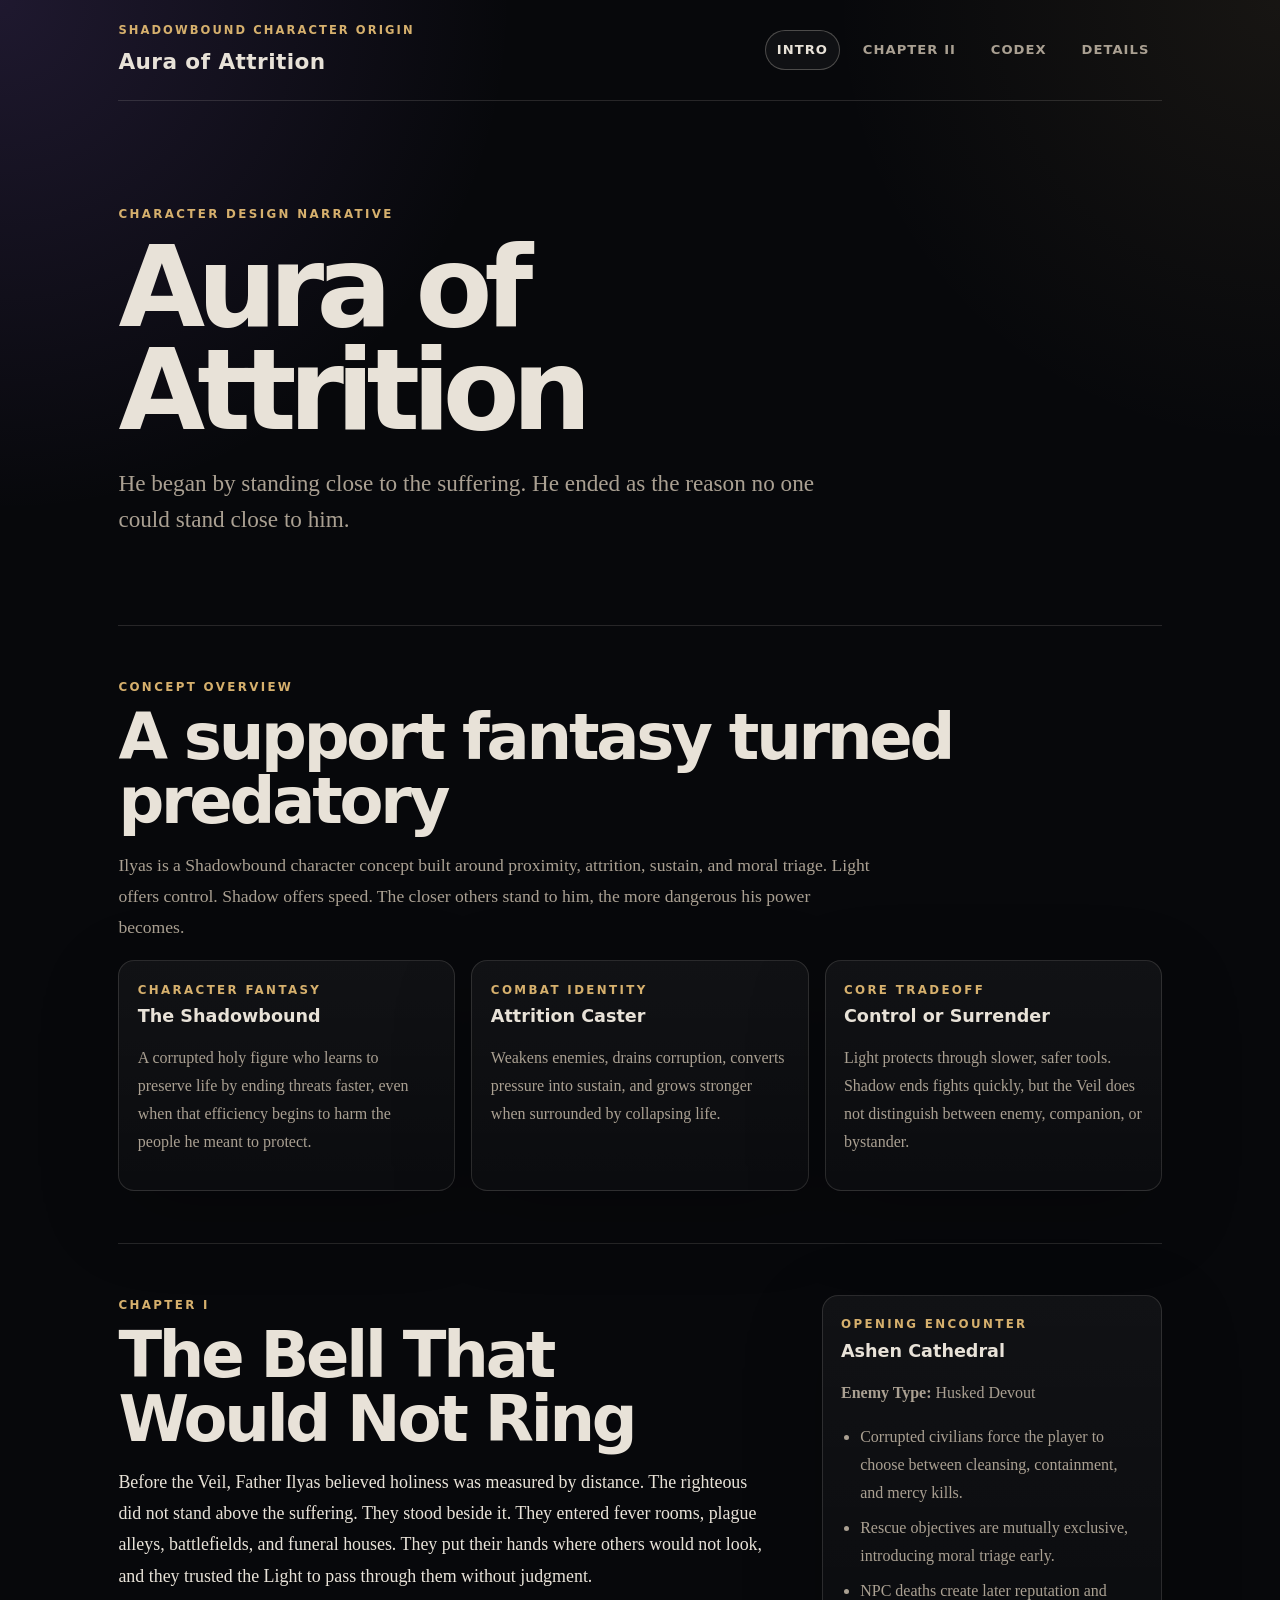
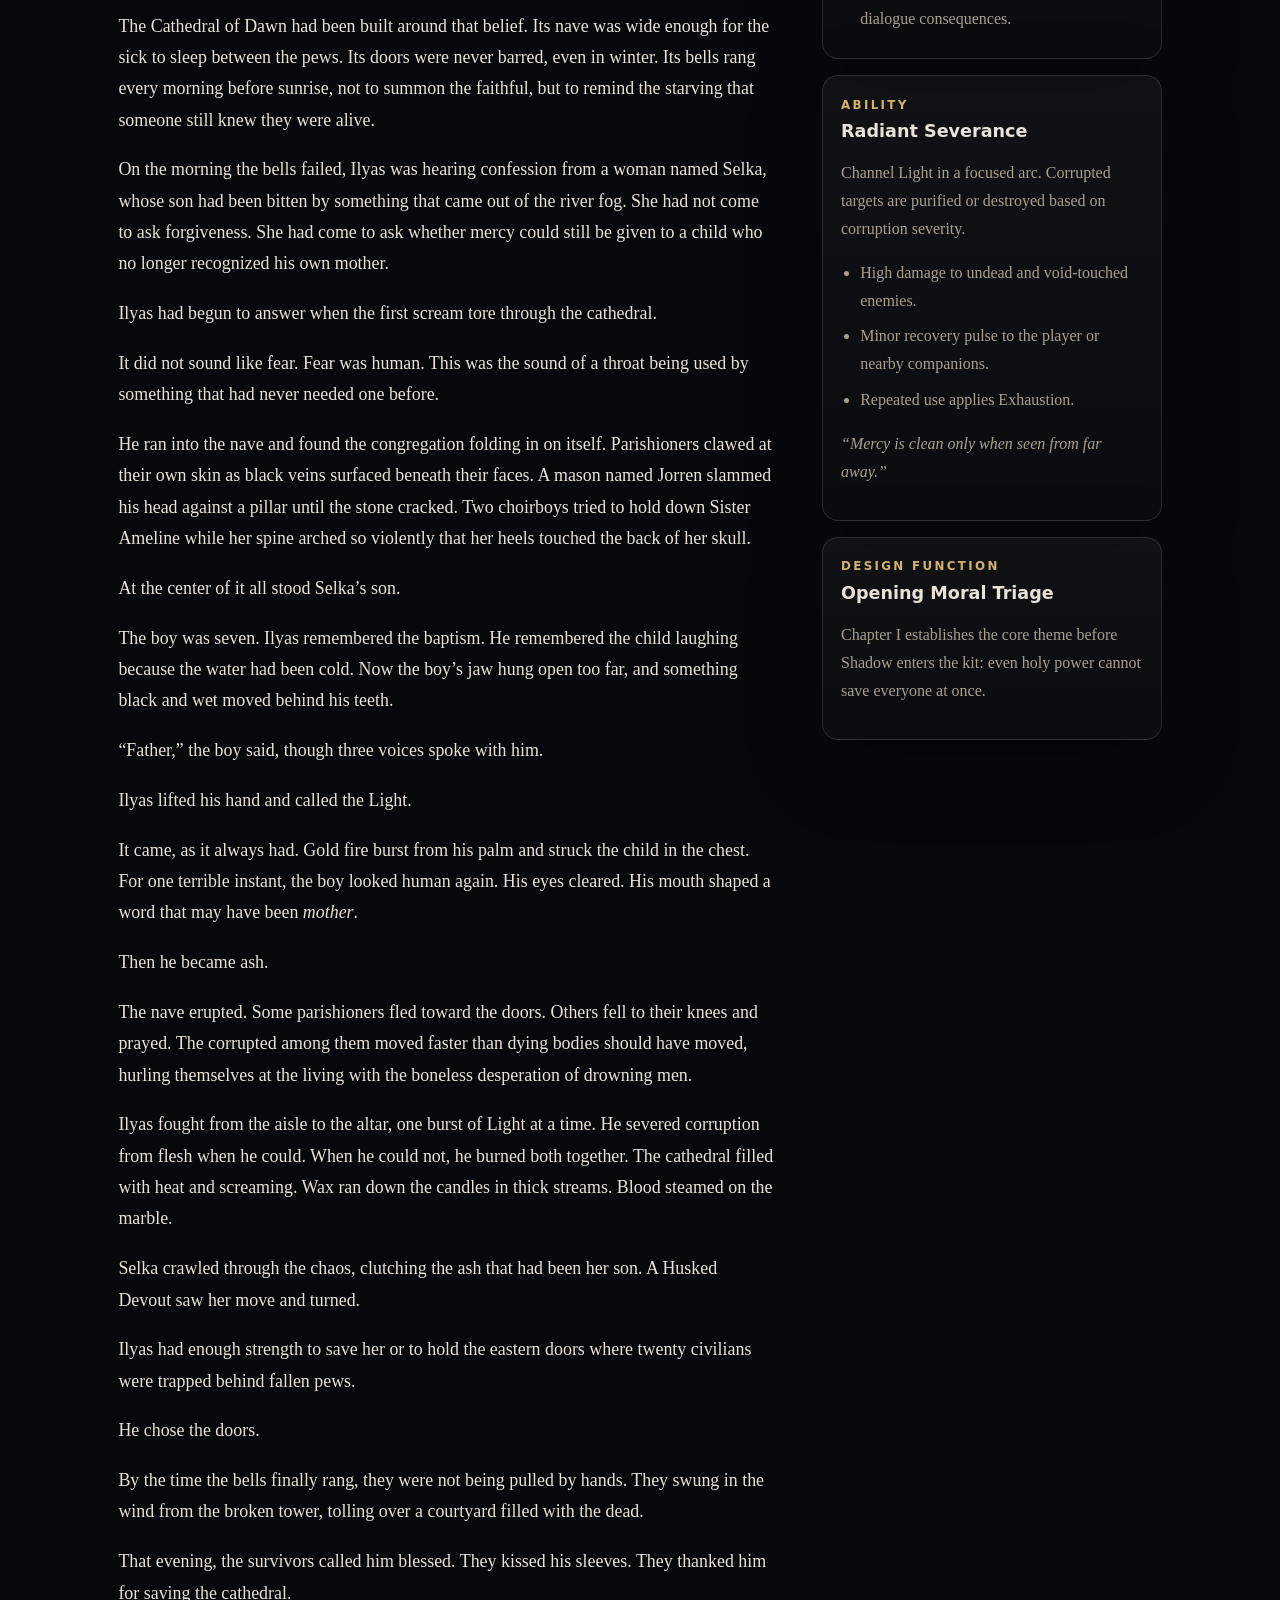
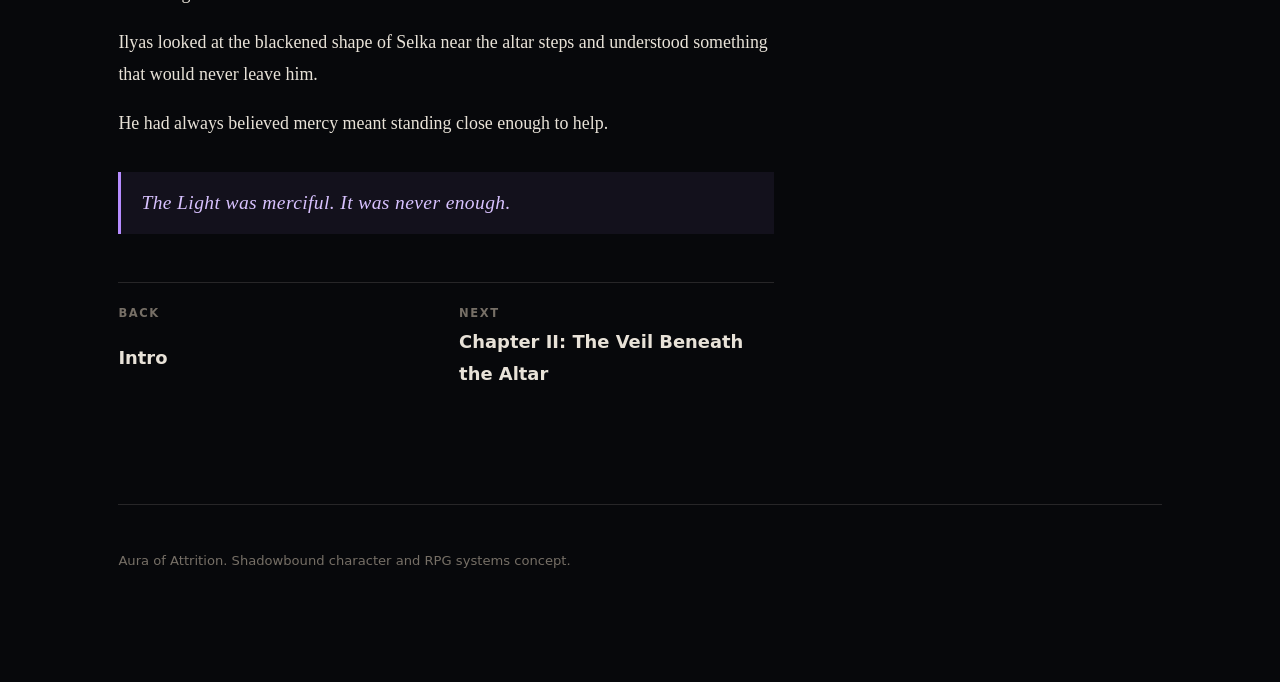
==== commit 0a3d8361: "realigned draft state" ====
--- a/index.html
+++ b/index.html
@@ -21,7 +21,6 @@
         <nav class="site-nav" aria-label="Primary navigation">
           <a href="index.html" aria-current="page">Intro</a>
           <a href="chapter-2.html">Chapter II</a>
-          <a href="chapter-3.html">Chapter III</a>
           <a href="codex.html">Codex</a>
           <a href="details.html">Details</a>
         </nav>
@@ -35,13 +34,6 @@
             He began by standing close to the suffering. He ended as the reason
             no one could stand close to him.
           </p>
-          <div class="hero__actions">
-            <a class="button button--primary" href="#chapter-1"
-              >Begin Chapter I</a
-            >
-            <a class="button" href="chapter-2.html">Continue to Chapter II</a>
-            <a class="button" href="codex.html">Open Codex</a>
-          </div>
         </section>
 
         <section class="section" aria-labelledby="overview-title">
@@ -87,7 +79,7 @@
         </section>
 
         <section class="section" id="chapter-1" aria-labelledby="chapter-title">
-          <div class="chapter-layout">
+          <div class="chapter-layout chapter-layout--index">
             <article class="chapter-body">
               <div class="section-kicker">Chapter I</div>
               <h2 class="chapter-title" id="chapter-title">
@@ -205,9 +197,14 @@
                 steps and understood something that would never leave him.
               </p>
 
-              <p>The Light was merciful.</p>
-
-              <p>It was not enough.</p>
+              <p>
+                He had always believed mercy meant standing close enough to
+                help.
+              </p>
+
+              <blockquote>
+                The Light was merciful. It was never enough.
+              </blockquote>
 
               <div class="chapter-pagination">
                 <a href="#top">
@@ -273,34 +270,6 @@
             </aside>
           </div>
         </section>
-
-        <section class="section" aria-labelledby="continue-title">
-          <div class="section-kicker">Continue the Descent</div>
-          <h2 id="continue-title">Next pages</h2>
-          <div class="card-grid">
-            <a class="nav-card" href="chapter-2.html">
-              <span>Chapter II</span>
-              <strong>The Veil Beneath the Altar</strong>
-              <p>The first deliberate step toward forbidden power.</p>
-            </a>
-
-            <a class="nav-card" href="codex.html">
-              <span>Codex</span>
-              <strong>Ilyas as a playable character concept</strong>
-              <p>
-                Character identity, core rules, build paths, and design pillars.
-              </p>
-            </a>
-
-            <a class="nav-card" href="details.html">
-              <span>System Details</span>
-              <strong>Abilities, traits, and tuning</strong>
-              <p>
-                A deeper design-facing breakdown of the Shadowbound systems.
-              </p>
-            </a>
-          </div>
-        </section>
       </main>
 
       <footer class="site-footer">
--- a/styles.css
+++ b/styles.css
@@ -1,8 +1,5 @@
-
-
 :root {
   --bg: #07080b;
-  --bg-soft: #10131a;
   --bg-card: #151922;
   --bg-card-hover: #1b2130;
   --text: #e8e2d8;
@@ -16,8 +13,6 @@
   --danger: #d56d6d;
   --shadow: #8a63d2;
   --light: #f3dfaa;
-  --radius-sm: 0.45rem;
-  --radius-md: 0.75rem;
   --radius-lg: 1rem;
   --max-width: 1120px;
   --page-padding: clamp(1.25rem, 3vw, 2.5rem);
@@ -66,11 +61,6 @@
   text-decoration: underline;
 }
 
-img {
-  display: block;
-  max-width: 100%;
-}
-
 .page-shell {
   position: relative;
   z-index: 2;
@@ -167,44 +157,6 @@
   line-height: 1.55;
 }
 
-.hero__actions,
-.chapter-actions {
-  display: flex;
-  flex-wrap: wrap;
-  gap: 0.85rem;
-  margin-top: 1.75rem;
-}
-
-.button {
-  display: inline-flex;
-  align-items: center;
-  justify-content: center;
-  min-height: 2.85rem;
-  padding: 0.7rem 1rem;
-  border: 1px solid var(--line-strong);
-  border-radius: 999px;
-  background: rgba(255, 255, 255, 0.04);
-  color: var(--text);
-  font-family: var(--font-ui);
-  font-size: 0.8rem;
-  font-weight: 800;
-  letter-spacing: 0.08em;
-  text-transform: uppercase;
-}
-
-.button:hover,
-.button:focus-visible {
-  background: rgba(182, 140, 255, 0.14);
-  border-color: rgba(182, 140, 255, 0.55);
-  color: var(--light);
-  text-decoration: none;
-}
-
-.button--primary {
-  background: linear-gradient(135deg, rgba(182, 140, 255, 0.26), rgba(214, 176, 109, 0.14));
-  border-color: rgba(182, 140, 255, 0.58);
-}
-
 .section {
   padding: clamp(2rem, 4vw, 3.5rem) 0;
   border-top: 1px solid var(--line);
@@ -253,6 +205,8 @@
   color: var(--accent-strong);
   font-size: 1.22rem;
   line-height: 1.55;
+  font-style: italic;
+  letter-spacing: 0.02em;
 }
 
 .chapter-sidebar {
